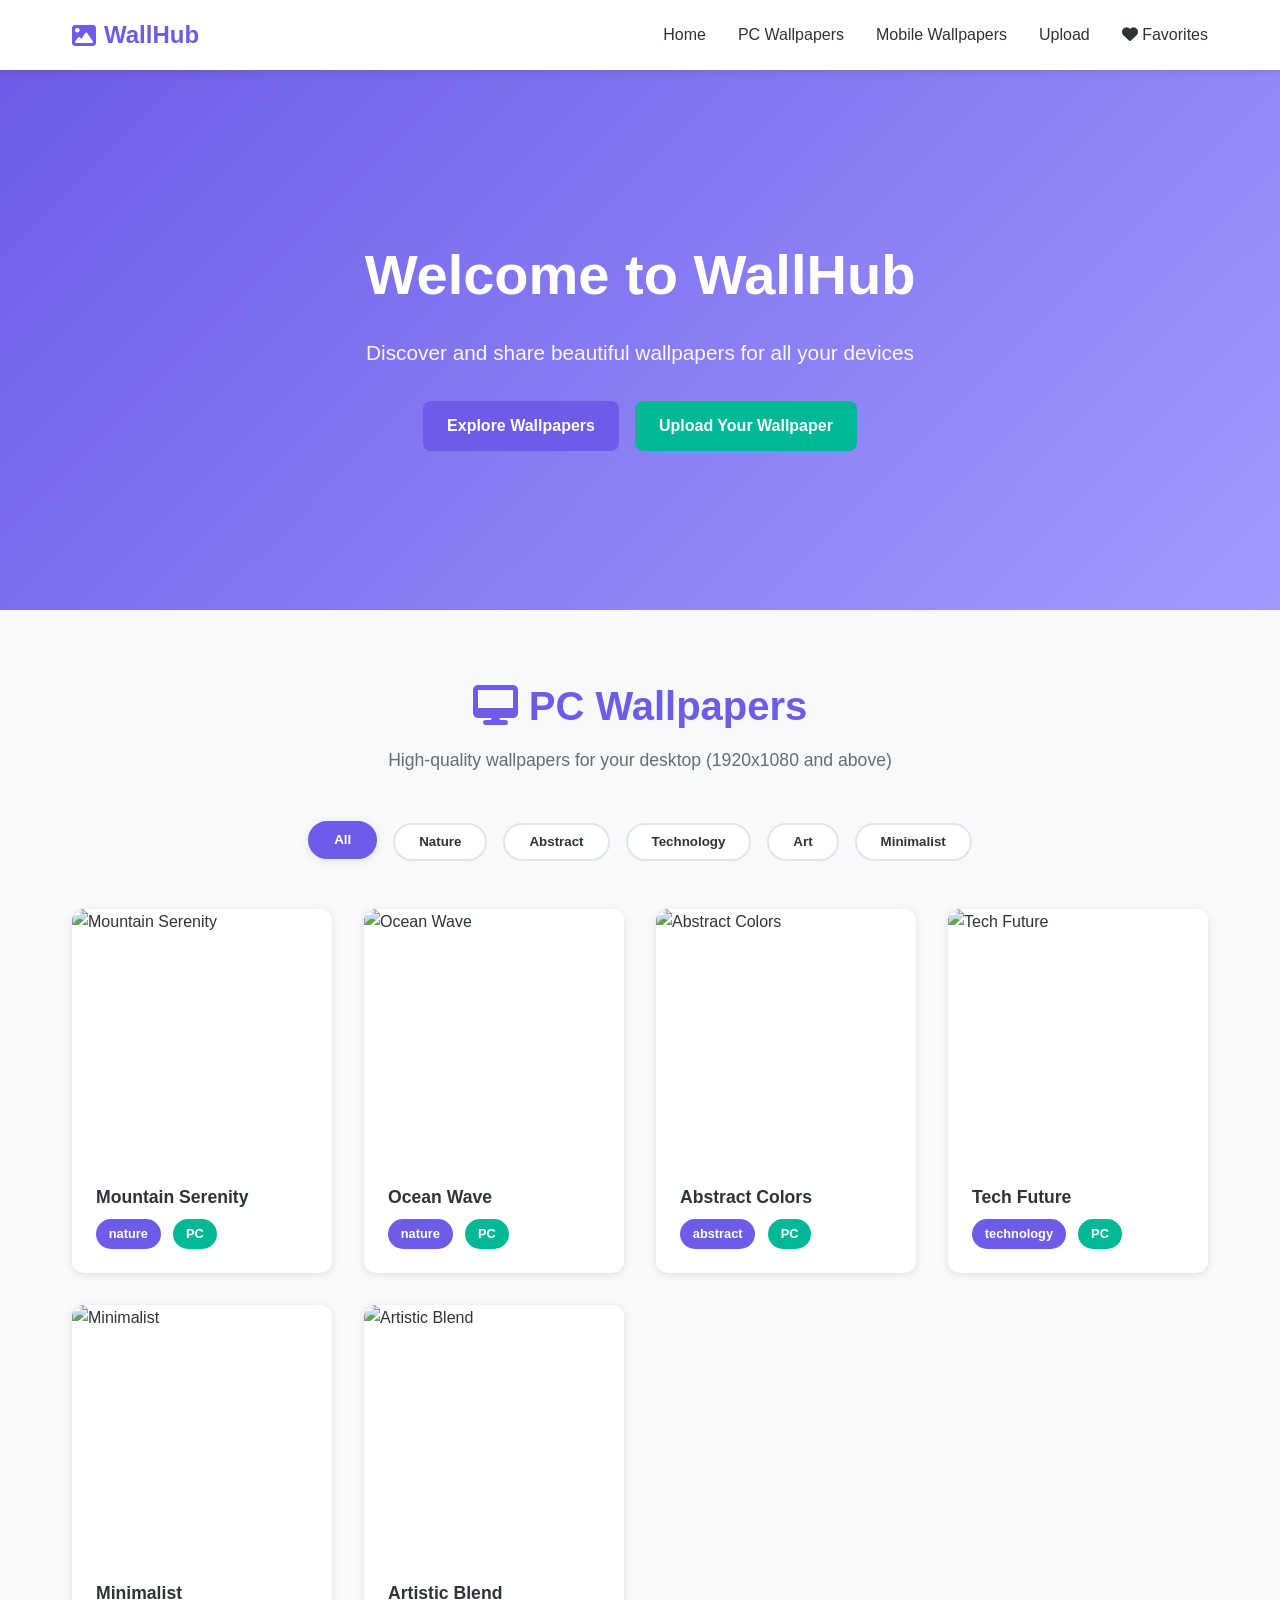
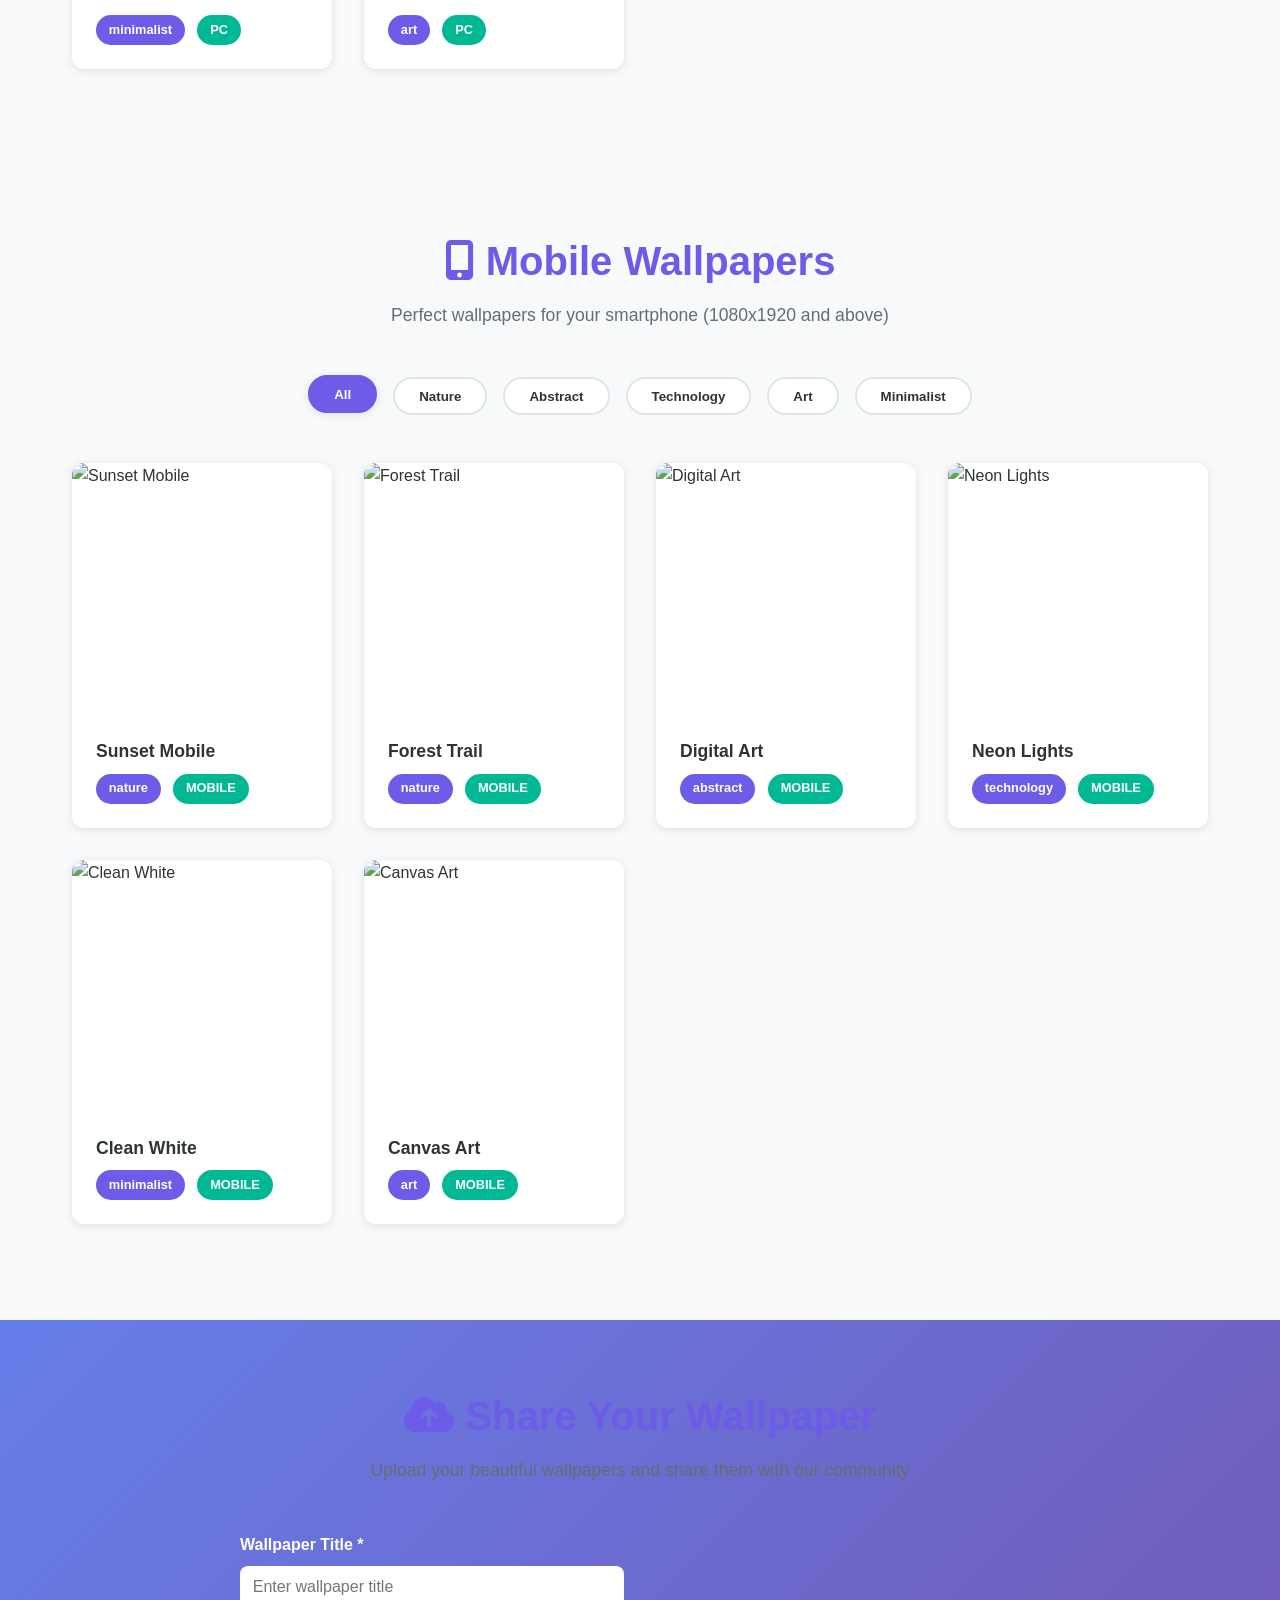
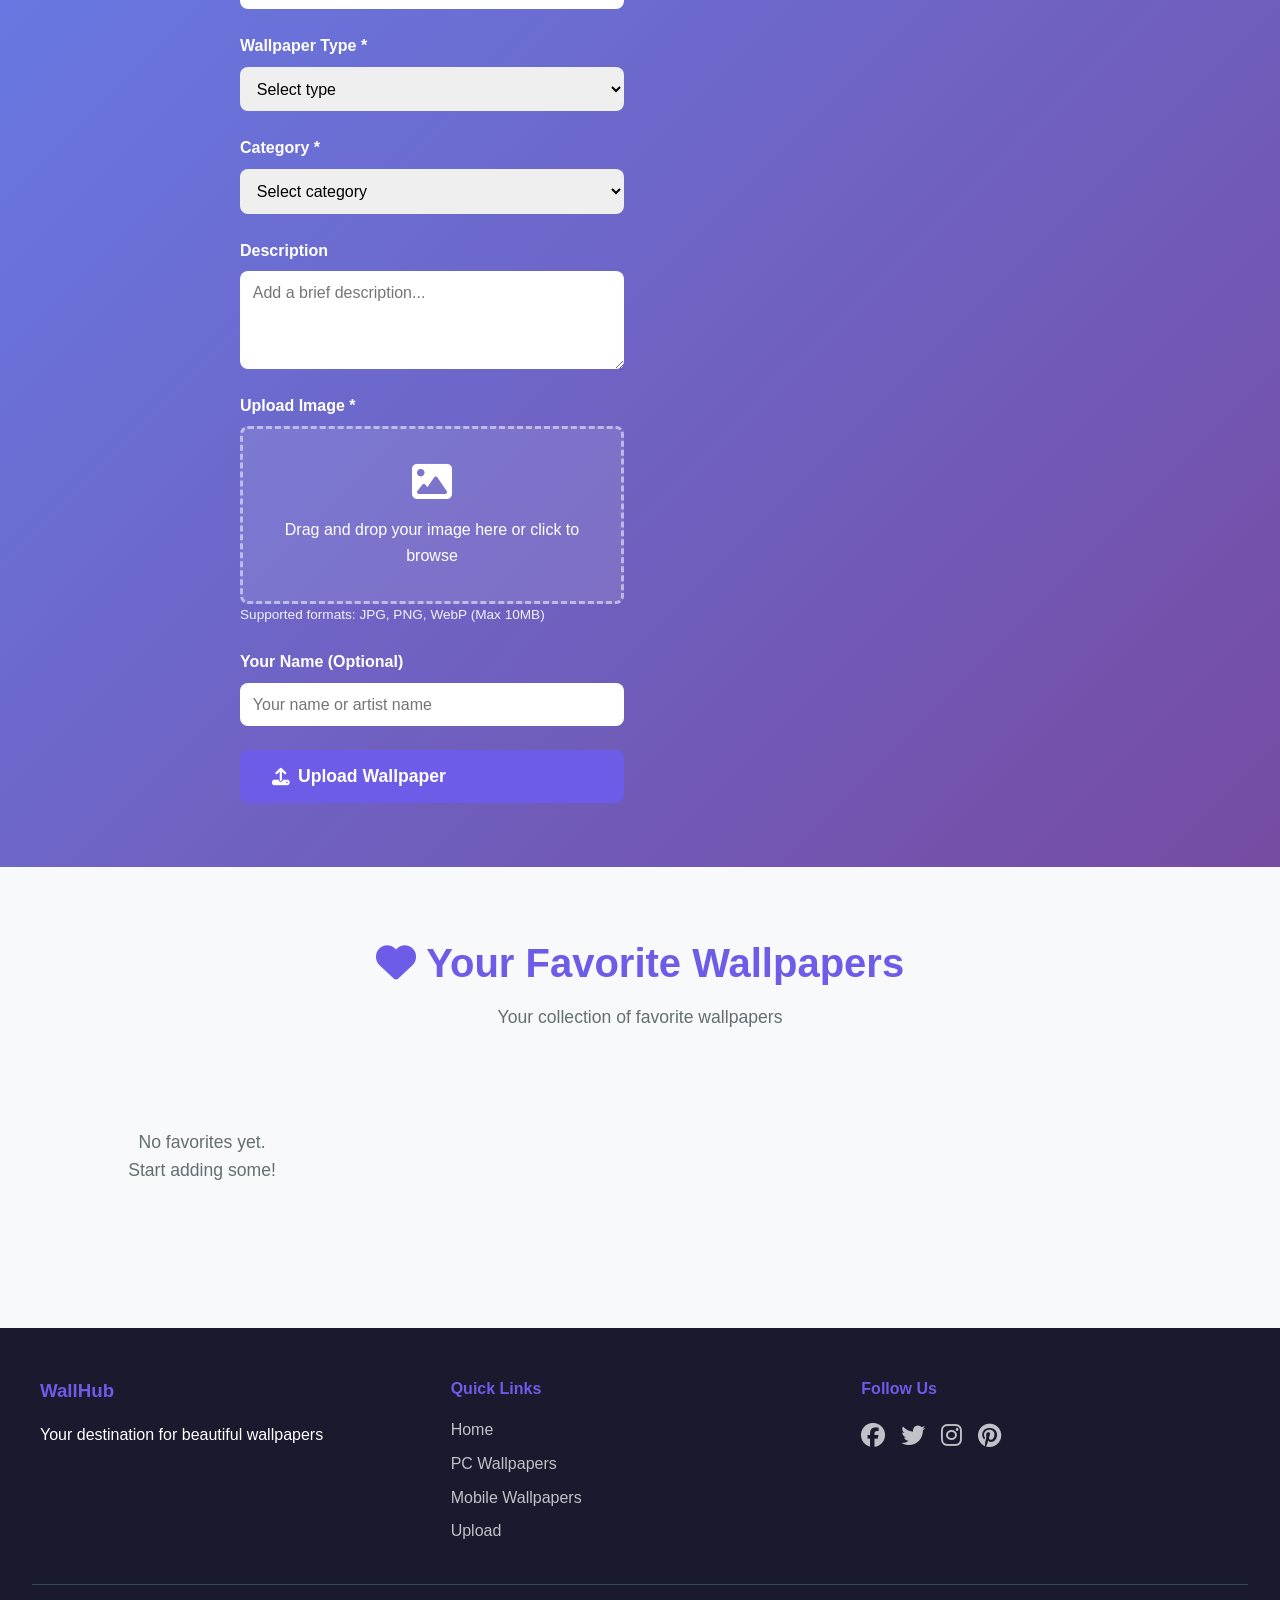
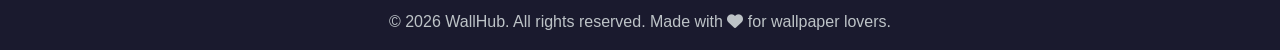
==== index.html @ cc13546b "improve 1" ====
<!DOCTYPE html>
<html lang="en">
<head>
    <meta charset="UTF-8">
    <meta name="viewport" content="width=device-width, initial-scale=1.0">
    <title>WallHub - Beautiful Wallpapers Collection</title>
    <link rel="stylesheet" href="css/style.css">
    <link rel="stylesheet" href="css/utilities.css">
    <link rel="stylesheet" href="https://cdnjs.cloudflare.com/ajax/libs/font-awesome/6.4.0/css/all.min.css">
</head>
<body>
    <!-- Navigation Bar -->
    <nav class="navbar">
        <div class="nav-container">
            <div class="nav-logo">
                <i class="fas fa-image"></i>
                <span>WallHub</span>
            </div>
            <ul class="nav-menu">
                <li><a href="#home" class="nav-link">Home</a></li>
                <li><a href="#pc-wallpapers" class="nav-link">PC Wallpapers</a></li>
                <li><a href="#mobile-wallpapers" class="nav-link">Mobile Wallpapers</a></li>
                <li><a href="#upload" class="nav-link">Upload</a></li>
                <li><a href="#favorites" class="nav-link"><i class="fas fa-heart"></i> Favorites</a></li>
            </ul>
            <div class="hamburger">
                <span></span>
                <span></span>
                <span></span>
            </div>
        </div>
    </nav>

    <!-- Hero Section -->
    <section class="hero" id="home">
        <div class="hero-content">
            <h1>Welcome to WallHub</h1>
            <p>Discover and share beautiful wallpapers for all your devices</p>
            <div class="hero-buttons">
                <a href="#pc-wallpapers" class="btn btn-primary">Explore Wallpapers</a>
                <a href="#upload" class="btn btn-secondary">Upload Your Wallpaper</a>
            </div>
        </div>
    </section>

    <!-- PC Wallpapers Section -->
    <section class="wallpaper-section" id="pc-wallpapers">
        <div class="section-header">
            <h2><i class="fas fa-desktop"></i> PC Wallpapers</h2>
            <p>High-quality wallpapers for your desktop (1920x1080 and above)</p>
        </div>

        <!-- Category Filter -->
        <div class="category-filter">
            <button class="category-btn active" data-category="all" data-type="pc">All</button>
            <button class="category-btn" data-category="nature" data-type="pc">Nature</button>
            <button class="category-btn" data-category="abstract" data-type="pc">Abstract</button>
            <button class="category-btn" data-category="technology" data-type="pc">Technology</button>
            <button class="category-btn" data-category="art" data-type="pc">Art</button>
            <button class="category-btn" data-category="minimalist" data-type="pc">Minimalist</button>
        </div>

        <!-- Wallpaper Grid -->
        <div class="wallpaper-grid" id="pc-grid">
            <!-- Wallpapers will be loaded here dynamically -->
        </div>
    </section>

    <!-- Mobile Wallpapers Section -->
    <section class="wallpaper-section" id="mobile-wallpapers">
        <div class="section-header">
            <h2><i class="fas fa-mobile-alt"></i> Mobile Wallpapers</h2>
            <p>Perfect wallpapers for your smartphone (1080x1920 and above)</p>
        </div>

        <!-- Category Filter -->
        <div class="category-filter">
            <button class="category-btn active" data-category="all" data-type="mobile">All</button>
            <button class="category-btn" data-category="nature" data-type="mobile">Nature</button>
            <button class="category-btn" data-category="abstract" data-type="mobile">Abstract</button>
            <button class="category-btn" data-category="technology" data-type="mobile">Technology</button>
            <button class="category-btn" data-category="art" data-type="mobile">Art</button>
            <button class="category-btn" data-category="minimalist" data-type="mobile">Minimalist</button>
        </div>

        <!-- Wallpaper Grid -->
        <div class="wallpaper-grid" id="mobile-grid">
            <!-- Wallpapers will be loaded here dynamically -->
        </div>
    </section>

    <!-- Upload Section -->
    <section class="upload-section" id="upload">
        <div class="upload-container">
            <div class="section-header">
                <h2><i class="fas fa-cloud-upload-alt"></i> Share Your Wallpaper</h2>
                <p>Upload your beautiful wallpapers and share them with our community</p>
            </div>

            <div class="upload-form-wrapper">
                <form id="uploadForm" class="upload-form">
                    <div class="form-group">
                        <label for="wallpaperTitle">Wallpaper Title *</label>
                        <input type="text" id="wallpaperTitle" name="title" placeholder="Enter wallpaper title" required>
                    </div>

                    <div class="form-group">
                        <label for="wallpaperType">Wallpaper Type *</label>
                        <select id="wallpaperType" name="type" required>
                            <option value="">Select type</option>
                            <option value="pc">PC Wallpaper (1920x1080+)</option>
                            <option value="mobile">Mobile Wallpaper (1080x1920+)</option>
                            <option value="both">Both PC & Mobile</option>
                        </select>
                    </div>

                    <div class="form-group">
                        <label for="wallpaperCategory">Category *</label>
                        <select id="wallpaperCategory" name="category" required>
                            <option value="">Select category</option>
                            <option value="nature">Nature</option>
                            <option value="abstract">Abstract</option>
                            <option value="technology">Technology</option>
                            <option value="art">Art</option>
                            <option value="minimalist">Minimalist</option>
                        </select>
                    </div>

                    <div class="form-group">
                        <label for="wallpaperDescription">Description</label>
                        <textarea id="wallpaperDescription" name="description" placeholder="Add a brief description..." rows="4"></textarea>
                    </div>

                    <div class="form-group">
                        <label for="wallpaperImage">Upload Image *</label>
                        <div class="file-upload-area" id="fileUploadArea">
                            <i class="fas fa-image"></i>
                            <p>Drag and drop your image here or click to browse</p>
                            <input type="file" id="wallpaperImage" name="image" accept="image/*" required>
                        </div>
                        <small>Supported formats: JPG, PNG, WebP (Max 10MB)</small>
                    </div>

                    <div class="form-group">
                        <label for="artistName">Your Name (Optional)</label>
                        <input type="text" id="artistName" name="artist" placeholder="Your name or artist name">
                    </div>

                    <button type="submit" class="btn btn-primary btn-large">
                        <i class="fas fa-upload"></i> Upload Wallpaper
                    </button>
                </form>

                <div id="uploadPreview" class="upload-preview" style="display: none;">
                    <img id="previewImage" src="" alt="Preview">
                </div>
            </div>
        </div>
    </section>

    <!-- Wallpaper Modal -->
    <div class="modal" id="wallpaperModal">
        <div class="modal-content">
            <span class="close-modal">&times;</span>
            <div class="modal-body">
                <img id="modalImage" src="" alt="Wallpaper">
                <div class="modal-info">
                    <h3 id="modalTitle">Wallpaper Title</h3>
                    <p id="modalDescription">Description</p>
                    <p id="modalArtist">Artist</p>
                    <div class="modal-buttons">
                        <button class="btn btn-primary" id="downloadBtn">
                            <i class="fas fa-download"></i> Download
                        </button>
                        <button class="btn btn-secondary" id="favoriteBtn">
                            <i class="far fa-heart"></i> Add to Favorites
                        </button>
                    </div>
                </div>
            </div>
        </div>
    </div>

    <!-- Favorites Section -->
    <section class="favorites-section" id="favorites">
        <div class="section-header">
            <h2><i class="fas fa-heart"></i> Your Favorite Wallpapers</h2>
            <p>Your collection of favorite wallpapers</p>
        </div>
        <div class="wallpaper-grid" id="favorites-grid">
            <p class="empty-message">No favorites yet. Start adding some!</p>
        </div>
    </section>

    <!-- Footer -->
    <footer class="footer">
        <div class="footer-content">
            <div class="footer-section">
                <h3>WallHub</h3>
                <p>Your destination for beautiful wallpapers</p>
            </div>
            <div class="footer-section">
                <h4>Quick Links</h4>
                <ul>
                    <li><a href="#home">Home</a></li>
                    <li><a href="#pc-wallpapers">PC Wallpapers</a></li>
                    <li><a href="#mobile-wallpapers">Mobile Wallpapers</a></li>
                    <li><a href="#upload">Upload</a></li>
                </ul>
            </div>
            <div class="footer-section">
                <h4>Follow Us</h4>
                <div class="social-links">
                    <a href="#"><i class="fab fa-facebook"></i></a>
                    <a href="#"><i class="fab fa-twitter"></i></a>
                    <a href="#"><i class="fab fa-instagram"></i></a>
                    <a href="#"><i class="fab fa-pinterest"></i></a>
                </div>
            </div>
        </div>
        <div class="footer-bottom">
            <p>&copy; 2026 WallHub. All rights reserved. Made with <i class="fas fa-heart"></i> for wallpaper lovers.</p>
        </div>
    </footer>

    <script src="js/script.js"></script>
</body>
</html>
---- css/style.css ----
/* ==================== VARIABLES ==================== */
:root {
    --primary-color: #6c5ce7;
    --secondary-color: #00b894;
    --dark-bg: #1a1a2e;
    --light-bg: #f8f9fa;
    --text-dark: #2d3436;
    --text-light: #636e72;
    --border-color: #dfe6e9;
    --shadow: 0 2px 8px rgba(0, 0, 0, 0.1);
    --shadow-lg: 0 8px 16px rgba(0, 0, 0, 0.15);
    --transition: all 0.3s ease;
}

/* ==================== RESET & BASE ==================== */
* {
    margin: 0;
    padding: 0;
    box-sizing: border-box;
}

html {
    scroll-behavior: smooth;
}

body {
    font-family: 'Segoe UI', Tahoma, Geneva, Verdana, sans-serif;
    background-color: var(--light-bg);
    color: var(--text-dark);
    line-height: 1.6;
}

/* ==================== NAVBAR ==================== */
.navbar {
    background: white;
    box-shadow: var(--shadow);
    position: sticky;
    top: 0;
    z-index: 1000;
}

.nav-container {
    max-width: 1200px;
    margin: 0 auto;
    padding: 1rem 2rem;
    display: flex;
    justify-content: space-between;
    align-items: center;
}

.nav-logo {
    font-size: 1.5rem;
    font-weight: bold;
    color: var(--primary-color);
    display: flex;
    align-items: center;
    gap: 0.5rem;
    cursor: pointer;
}

.nav-logo:hover {
    color: var(--secondary-color);
    transition: var(--transition);
}

.nav-menu {
    display: flex;
    list-style: none;
    gap: 2rem;
    align-items: center;
}

.nav-link {
    color: var(--text-dark);
    text-decoration: none;
    font-weight: 500;
    transition: var(--transition);
    position: relative;
}

.nav-link:hover {
    color: var(--primary-color);
}

.nav-link::after {
    content: '';
    position: absolute;
    bottom: -5px;
    left: 0;
    width: 0;
    height: 2px;
    background: var(--primary-color);
    transition: var(--transition);
}

.nav-link:hover::after {
    width: 100%;
}

.hamburger {
    display: none;
    flex-direction: column;
    cursor: pointer;
}

.hamburger span {
    width: 25px;
    height: 3px;
    background: var(--primary-color);
    margin: 5px 0;
    transition: var(--transition);
    border-radius: 3px;
}

/* ==================== HERO SECTION ==================== */
.hero {
    background: linear-gradient(135deg, var(--primary-color) 0%, #a29bfe 100%);
    color: white;
    padding: 6rem 2rem;
    text-align: center;
    min-height: 60vh;
    display: flex;
    align-items: center;
    justify-content: center;
}

.hero-content h1 {
    font-size: 3.5rem;
    margin-bottom: 1rem;
    font-weight: 800;
}

.hero-content p {
    font-size: 1.3rem;
    margin-bottom: 2rem;
    opacity: 0.95;
}

.hero-buttons {
    display: flex;
    gap: 1rem;
    justify-content: center;
    flex-wrap: wrap;
}

/* ==================== BUTTONS ==================== */
.btn {
    padding: 0.75rem 1.5rem;
    border: none;
    border-radius: 8px;
    font-size: 1rem;
    font-weight: 600;
    cursor: pointer;
    text-decoration: none;
    display: inline-flex;
    align-items: center;
    gap: 0.5rem;
    transition: var(--transition);
}

.btn-primary {
    background: var(--primary-color);
    color: white;
}

.btn-primary:hover {
    background: #5f4fd4;
    transform: translateY(-2px);
    box-shadow: var(--shadow-lg);
}

.btn-secondary {
    background: var(--secondary-color);
    color: white;
}

.btn-secondary:hover {
    background: #00a080;
    transform: translateY(-2px);
    box-shadow: var(--shadow-lg);
}

.btn-large {
    padding: 1rem 2rem;
    font-size: 1.1rem;
}

/* ==================== SECTION HEADERS ==================== */
.section-header {
    text-align: center;
    margin-bottom: 3rem;
}

.section-header h2 {
    font-size: 2.5rem;
    margin-bottom: 0.5rem;
    color: var(--primary-color);
}

.section-header p {
    font-size: 1.1rem;
    color: var(--text-light);
}

/* ==================== WALLPAPER SECTIONS ==================== */
.wallpaper-section {
    max-width: 1200px;
    margin: 0 auto;
    padding: 4rem 2rem;
}

/* ==================== CATEGORY FILTER ==================== */
.category-filter {
    display: flex;
    justify-content: center;
    gap: 1rem;
    margin-bottom: 3rem;
    flex-wrap: wrap;
}

.category-btn {
    padding: 0.6rem 1.5rem;
    border: 2px solid var(--border-color);
    background: white;
    color: var(--text-dark);
    border-radius: 25px;
    cursor: pointer;
    font-weight: 600;
    transition: var(--transition);
}

.category-btn:hover,
.category-btn.active {
    background: var(--primary-color);
    color: white;
    border-color: var(--primary-color);
    transform: translateY(-2px);
    box-shadow: var(--shadow);
}

/* ==================== WALLPAPER GRID ==================== */
.wallpaper-grid {
    display: grid;
    grid-template-columns: repeat(auto-fill, minmax(250px, 1fr));
    gap: 2rem;
    margin-bottom: 2rem;
}

.wallpaper-card {
    background: white;
    border-radius: 12px;
    overflow: hidden;
    box-shadow: var(--shadow);
    transition: var(--transition);
    cursor: pointer;
    position: relative;
}

.wallpaper-card:hover {
    transform: translateY(-10px);
    box-shadow: var(--shadow-lg);
}

.wallpaper-image {
    width: 100%;
    height: 250px;
    object-fit: cover;
    display: block;
    transition: var(--transition);
}

.wallpaper-card:hover .wallpaper-image {
    transform: scale(1.05);
}

.wallpaper-info {
    padding: 1.5rem;
}

.wallpaper-title {
    font-size: 1.1rem;
    font-weight: 600;
    margin-bottom: 0.5rem;
    color: var(--text-dark);
}

.wallpaper-category {
    display: inline-block;
    background: var(--primary-color);
    color: white;
    padding: 0.3rem 0.8rem;
    border-radius: 20px;
    font-size: 0.8rem;
    font-weight: 600;
}

.wallpaper-type {
    display: inline-block;
    background: var(--secondary-color);
    color: white;
    padding: 0.3rem 0.8rem;
    border-radius: 20px;
    font-size: 0.8rem;
    font-weight: 600;
    margin-left: 0.5rem;
}

.wallpaper-overlay {
    position: absolute;
    top: 0;
    left: 0;
    width: 100%;
    height: 100%;
    background: rgba(0, 0, 0, 0.7);
    display: flex;
    align-items: center;
    justify-content: center;
    opacity: 0;
    transition: var(--transition);
}

.wallpaper-card:hover .wallpaper-overlay {
    opacity: 1;
}

.overlay-button {
    background: var(--primary-color);
    color: white;
    padding: 0.8rem 1.5rem;
    border: none;
    border-radius: 8px;
    cursor: pointer;
    font-weight: 600;
    transition: var(--transition);
}

.overlay-button:hover {
    background: var(--secondary-color);
}

/* ==================== UPLOAD SECTION ==================== */
.upload-section {
    background: linear-gradient(135deg, #667eea 0%, #764ba2 100%);
    padding: 4rem 2rem;
    color: white;
}

.upload-container {
    max-width: 800px;
    margin: 0 auto;
}

.upload-form-wrapper {
    display: grid;
    grid-template-columns: 1fr 1fr;
    gap: 2rem;
    align-items: center;
}

.upload-form {
    display: flex;
    flex-direction: column;
    gap: 1.5rem;
}

.form-group {
    display: flex;
    flex-direction: column;
}

.form-group label {
    font-weight: 600;
    margin-bottom: 0.5rem;
}

.form-group input,
.form-group select,
.form-group textarea {
    padding: 0.8rem;
    border: none;
    border-radius: 8px;
    font-family: inherit;
    font-size: 1rem;
}

.form-group input:focus,
.form-group select:focus,
.form-group textarea:focus {
    outline: none;
    background: #f0f0f0;
    box-shadow: 0 0 0 3px rgba(255, 255, 255, 0.3);
}

.file-upload-area {
    border: 3px dashed rgba(255, 255, 255, 0.5);
    border-radius: 8px;
    padding: 2rem;
    text-align: center;
    cursor: pointer;
    transition: var(--transition);
    background: rgba(255, 255, 255, 0.1);
}

.file-upload-area:hover {
    border-color: white;
    background: rgba(255, 255, 255, 0.2);
}

.file-upload-area i {
    font-size: 2.5rem;
    display: block;
    margin-bottom: 1rem;
}

.file-upload-area input {
    display: none;
}

.upload-preview {
    display: flex;
    align-items: center;
    justify-content: center;
}

.upload-preview img {
    max-width: 100%;
    max-height: 400px;
    border-radius: 12px;
    box-shadow: 0 10px 30px rgba(0, 0, 0, 0.3);
}

small {
    font-size: 0.85rem;
    color: rgba(255, 255, 255, 0.9);
}

/* ==================== MODAL ==================== */
.modal {
    display: none;
    position: fixed;
    z-index: 2000;
    left: 0;
    top: 0;
    width: 100%;
    height: 100%;
    background-color: rgba(0, 0, 0, 0.7);
    animation: fadeIn 0.3s ease;
}

@keyframes fadeIn {
    from {
        opacity: 0;
    }
    to {
        opacity: 1;
    }
}

.modal.show {
    display: flex;
    align-items: center;
    justify-content: center;
}

.modal-content {
    background: white;
    border-radius: 12px;
    max-width: 900px;
    width: 90%;
    max-height: 80vh;
    overflow-y: auto;
    position: relative;
}

.close-modal {
    position: absolute;
    right: 2rem;
    top: 2rem;
    font-size: 2rem;
    font-weight: bold;
    color: var(--text-dark);
    cursor: pointer;
    z-index: 2001;
    transition: var(--transition);
}

.close-modal:hover {
    color: var(--primary-color);
}

.modal-body {
    display: grid;
    grid-template-columns: 1fr 1fr;
    gap: 2rem;
    padding: 2rem;
}

.modal-body img {
    width: 100%;
    height: auto;
    border-radius: 12px;
    object-fit: cover;
}

.modal-info h3 {
    font-size: 1.8rem;
    margin-bottom: 1rem;
    color: var(--primary-color);
}

.modal-info p {
    margin-bottom: 1rem;
    color: var(--text-light);
}

.modal-buttons {
    display: flex;
    gap: 1rem;
    flex-direction: column;
    margin-top: 2rem;
}

/* ==================== FAVORITES SECTION ==================== */
.favorites-section {
    max-width: 1200px;
    margin: 0 auto;
    padding: 4rem 2rem;
}

.empty-message {
    text-align: center;
    padding: 3rem;
    color: var(--text-light);
    font-size: 1.1rem;
}

/* ==================== FOOTER ==================== */
.footer {
    background: var(--dark-bg);
    color: white;
    padding: 3rem 2rem 1rem;
}

.footer-content {
    max-width: 1200px;
    margin: 0 auto;
    display: grid;
    grid-template-columns: repeat(auto-fit, minmax(250px, 1fr));
    gap: 2rem;
    margin-bottom: 2rem;
}

.footer-section h3,
.footer-section h4 {
    margin-bottom: 1rem;
    color: var(--primary-color);
}

.footer-section ul {
    list-style: none;
}

.footer-section ul li {
    margin-bottom: 0.5rem;
}

.footer-section a {
    color: #bdc3c7;
    text-decoration: none;
    transition: var(--transition);
}

.footer-section a:hover {
    color: var(--primary-color);
}

.social-links {
    display: flex;
    gap: 1rem;
    font-size: 1.5rem;
}

.footer-bottom {
    text-align: center;
    padding-top: 1.5rem;
    border-top: 1px solid #34495e;
    color: #bdc3c7;
}

/* ==================== RESPONSIVE ==================== */
@media (max-width: 768px) {
    .nav-menu {
        position: fixed;
        left: -100%;
        top: 70px;
        flex-direction: column;
        background-color: white;
        width: 100%;
        text-align: center;
        transition: 0.3s;
        box-shadow: 0 10px 27px rgba(0, 0, 0, 0.05);
        gap: 1rem;
        padding: 2rem 0;
        z-index: 999;
    }

    .nav-menu.active {
        left: 0;
    }

    .hamburger {
        display: flex;
    }

    .hero-content h1 {
        font-size: 2rem;
    }

    .hero-content p {
        font-size: 1rem;
    }

    .hero-buttons {
        flex-direction: column;
    }

    .wallpaper-grid {
        grid-template-columns: repeat(auto-fill, minmax(180px, 1fr));
        gap: 1.5rem;
    }

    .section-header h2 {
        font-size: 1.8rem;
    }

    .upload-form-wrapper {
        grid-template-columns: 1fr;
    }

    .modal-body {
        grid-template-columns: 1fr;
        padding: 1.5rem;
    }

    .category-filter {
        gap: 0.5rem;
    }

    .category-btn {
        padding: 0.5rem 1rem;
        font-size: 0.9rem;
    }
}

@media (max-width: 480px) {
    .wallpaper-grid {
        grid-template-columns: 1fr;
    }

    .hero-content h1 {
        font-size: 1.5rem;
    }

    .section-header h2 {
        font-size: 1.5rem;
    }

    .wallpaper-image {
        height: 200px;
    }

    .close-modal {
        right: 1rem;
        top: 1rem;
    }

    .modal-content {
        width: 95%;
    }

    .footer-content {
        gap: 1rem;
    }
}
---- css/utilities.css ----
/* ==================== UTILITIES ==================== */

/* Display & Visibility */
.hidden {
    display: none !important;
}

.visible {
    display: block !important;
}

.invisible {
    visibility: hidden !important;
}

/* Text Utilities */
.text-center {
    text-align: center;
}

.text-left {
    text-align: left;
}

.text-right {
    text-align: right;
}

.text-uppercase {
    text-transform: uppercase;
}

.text-lowercase {
    text-transform: lowercase;
}

.text-capitalize {
    text-transform: capitalize;
}

.font-bold {
    font-weight: bold;
}

.font-light {
    font-weight: 300;
}

.text-muted {
    color: #636e72;
}

.text-white {
    color: white;
}

.text-primary {
    color: #6c5ce7;
}

.text-secondary {
    color: #00b894;
}

/* Margin Utilities */
.m-0 { margin: 0 !important; }
.m-1 { margin: 0.5rem !important; }
.m-2 { margin: 1rem !important; }
.m-3 { margin: 1.5rem !important; }
.m-4 { margin: 2rem !important; }

.mt-0 { margin-top: 0 !important; }
.mt-1 { margin-top: 0.5rem !important; }
.mt-2 { margin-top: 1rem !important; }
.mt-3 { margin-top: 1.5rem !important; }
.mt-4 { margin-top: 2rem !important; }

.mb-0 { margin-bottom: 0 !important; }
.mb-1 { margin-bottom: 0.5rem !important; }
.mb-2 { margin-bottom: 1rem !important; }
.mb-3 { margin-bottom: 1.5rem !important; }
.mb-4 { margin-bottom: 2rem !important; }

.mx-auto {
    margin-left: auto !important;
    margin-right: auto !important;
}

/* Padding Utilities */
.p-0 { padding: 0 !important; }
.p-1 { padding: 0.5rem !important; }
.p-2 { padding: 1rem !important; }
.p-3 { padding: 1.5rem !important; }
.p-4 { padding: 2rem !important; }

.pt-0 { padding-top: 0 !important; }
.pt-1 { padding-top: 0.5rem !important; }
.pt-2 { padding-top: 1rem !important; }
.pt-3 { padding-top: 1.5rem !important; }
.pt-4 { padding-top: 2rem !important; }

.pb-0 { padding-bottom: 0 !important; }
.pb-1 { padding-bottom: 0.5rem !important; }
.pb-2 { padding-bottom: 1rem !important; }
.pb-3 { padding-bottom: 1.5rem !important; }
.pb-4 { padding-bottom: 2rem !important; }

/* Flexbox Utilities */
.flex {
    display: flex;
}

.flex-center {
    display: flex;
    align-items: center;
    justify-content: center;
}

.flex-between {
    display: flex;
    align-items: center;
    justify-content: space-between;
}

.flex-column {
    display: flex;
    flex-direction: column;
}

.gap-1 { gap: 0.5rem; }
.gap-2 { gap: 1rem; }
.gap-3 { gap: 1.5rem; }
.gap-4 { gap: 2rem; }

/* Border Utilities */
.border {
    border: 1px solid #dfe6e9;
}

.border-rounded {
    border-radius: 8px;
}

.border-circle {
    border-radius: 50%;
}

/* Box Shadow Utilities */
.shadow-sm {
    box-shadow: 0 2px 4px rgba(0, 0, 0, 0.05);
}

.shadow {
    box-shadow: 0 2px 8px rgba(0, 0, 0, 0.1);
}

.shadow-lg {
    box-shadow: 0 8px 16px rgba(0, 0, 0, 0.15);
}

/* Width Utilities */
.w-100 { width: 100%; }
.w-75 { width: 75%; }
.w-50 { width: 50%; }
.w-25 { width: 25%; }
.w-auto { width: auto; }

/* Height Utilities */
.h-100 { height: 100%; }
.h-auto { height: auto; }

/* Max Width */
.max-w-sm {
    max-width: 640px;
}

.max-w-md {
    max-width: 768px;
}

.max-w-lg {
    max-width: 1024px;
}

.max-w-xl {
    max-width: 1200px;
}

/* Background Colors */
.bg-primary {
    background-color: #6c5ce7;
}

.bg-secondary {
    background-color: #00b894;
}

.bg-light {
    background-color: #f8f9fa;
}

.bg-dark {
    background-color: #1a1a2e;
}

.bg-white {
    background-color: white;
}

/* Opacity Utilities */
.opacity-50 { opacity: 0.5; }
.opacity-75 { opacity: 0.75; }
.opacity-100 { opacity: 1; }

/* Transform Utilities */
.scale-hover:hover {
    transform: scale(1.05);
}

.lift-hover:hover {
    transform: translateY(-5px);
}

/* Cursor */
.cursor-pointer {
    cursor: pointer;
}

.cursor-default {
    cursor: default;
}

.cursor-not-allowed {
    cursor: not-allowed;
}

/* Transition */
.transition {
    transition: all 0.3s ease;
}

.transition-fast {
    transition: all 0.15s ease;
}

.transition-slow {
    transition: all 0.5s ease;
}

/* Loading Animation */
.loading {
    display: inline-block;
    width: 20px;
    height: 20px;
    border: 4px solid #f3f3f3;
    border-top: 4px solid #6c5ce7;
    border-radius: 50%;
    animation: spin 1s linear infinite;
}

@keyframes spin {
    0% { transform: rotate(0deg); }
    100% { transform: rotate(360deg); }
}

/* Scrollbar Styling */
::-webkit-scrollbar {
    width: 10px;
}

::-webkit-scrollbar-track {
    background: #f1f1f1;
}

::-webkit-scrollbar-thumb {
    background: #6c5ce7;
    border-radius: 5px;
}

::-webkit-scrollbar-thumb:hover {
    background: #5f4fd4;
}
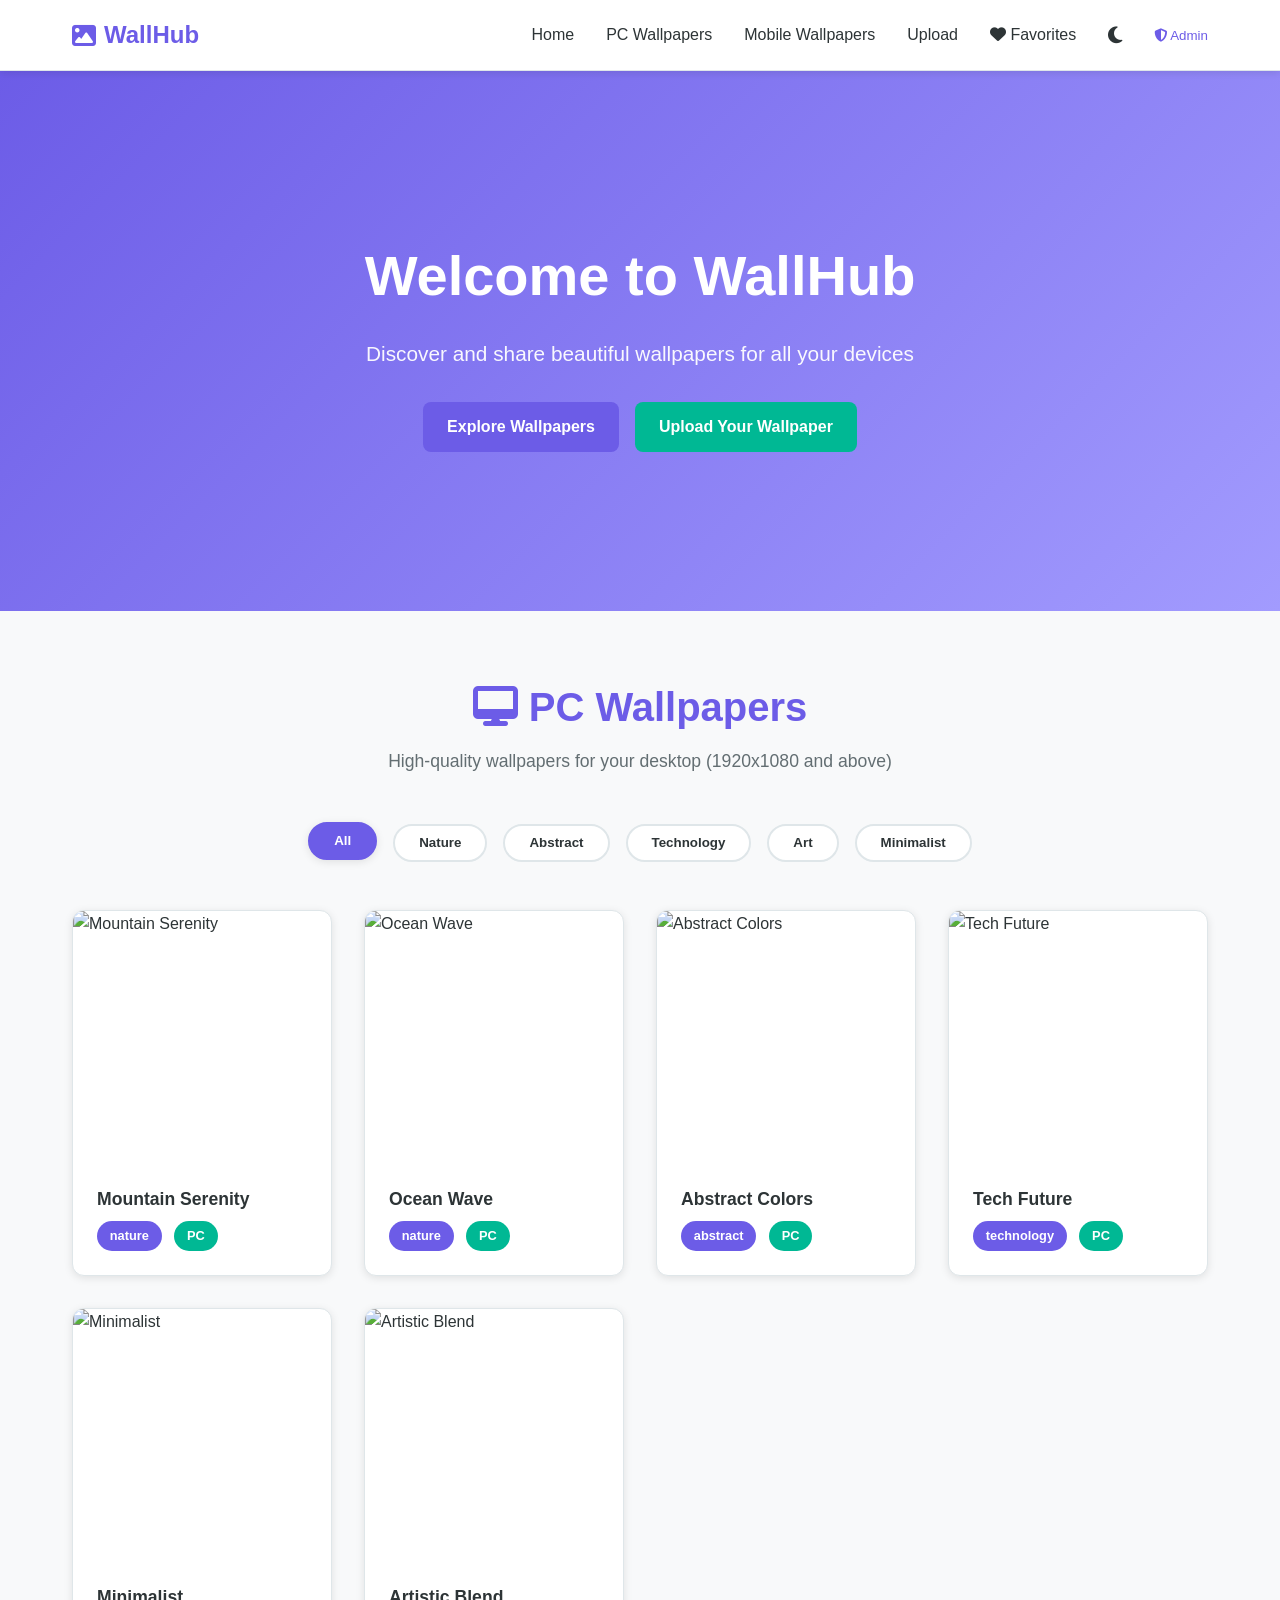
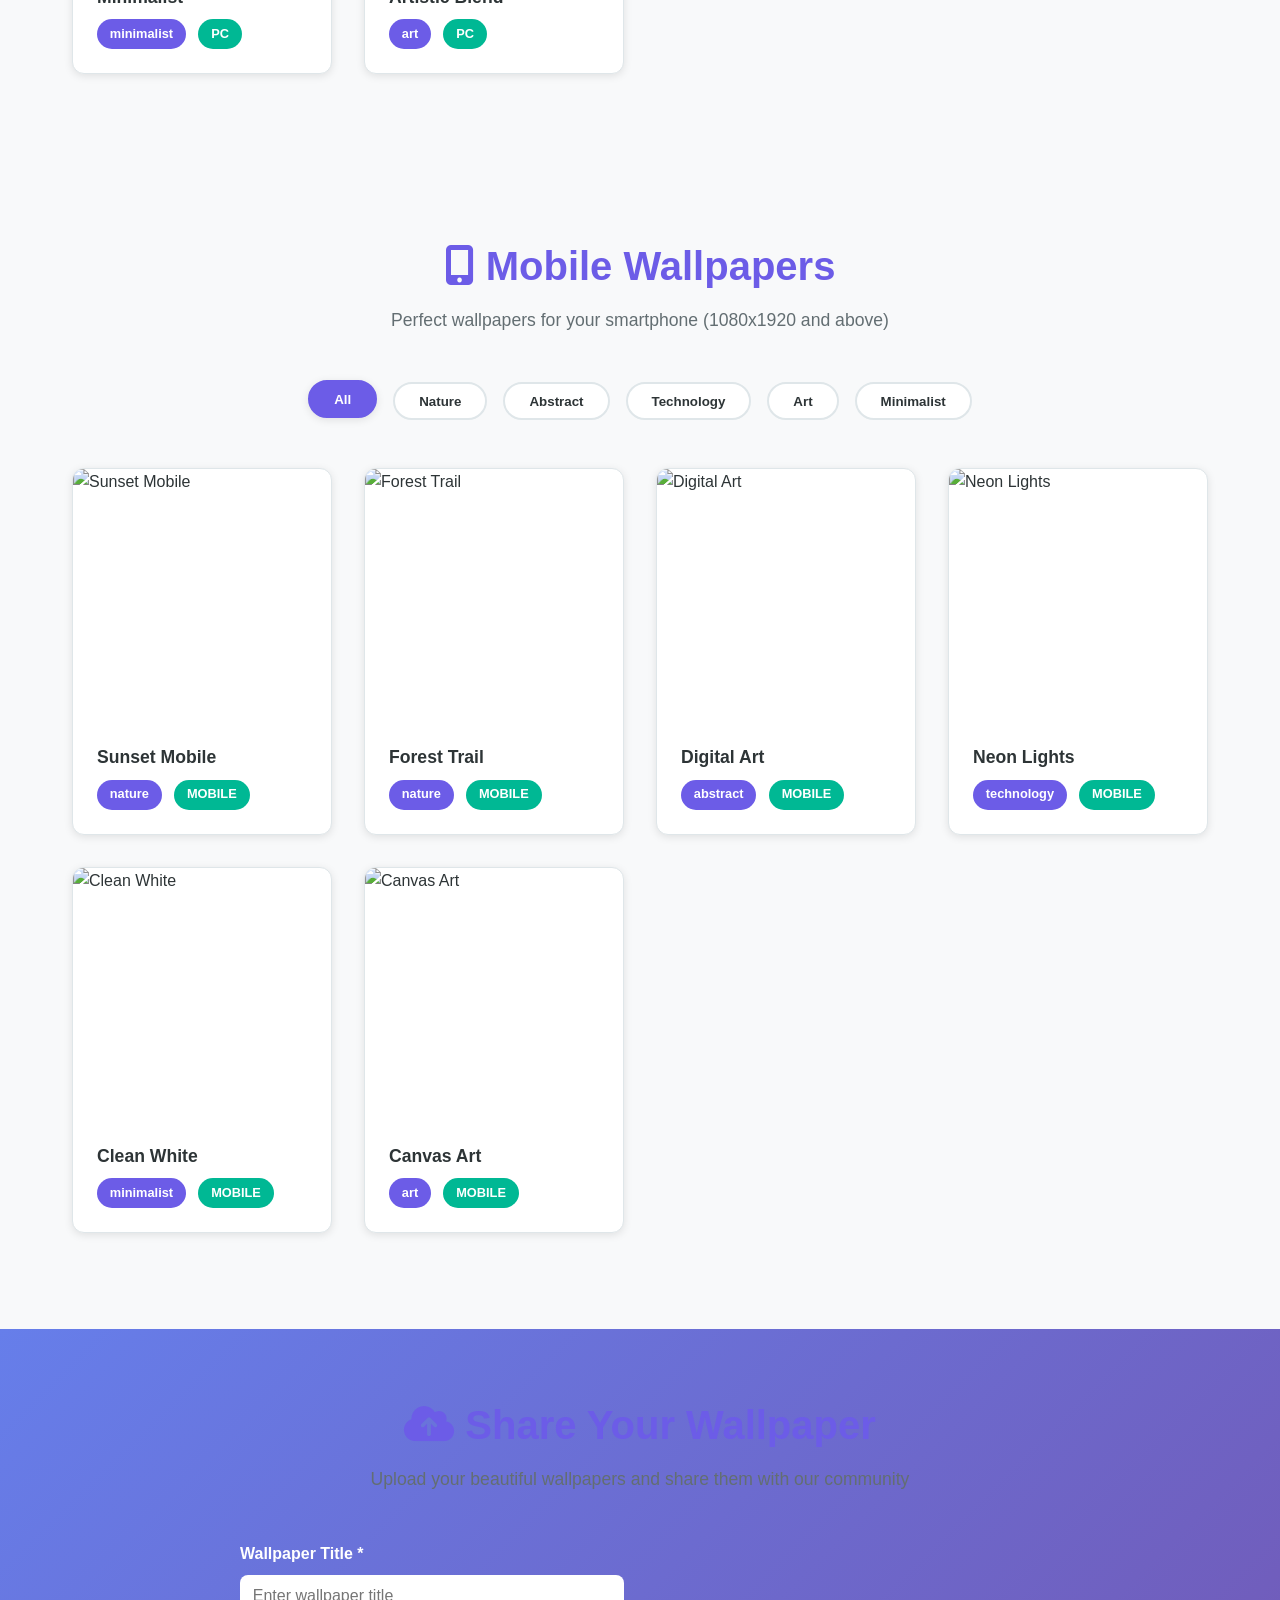
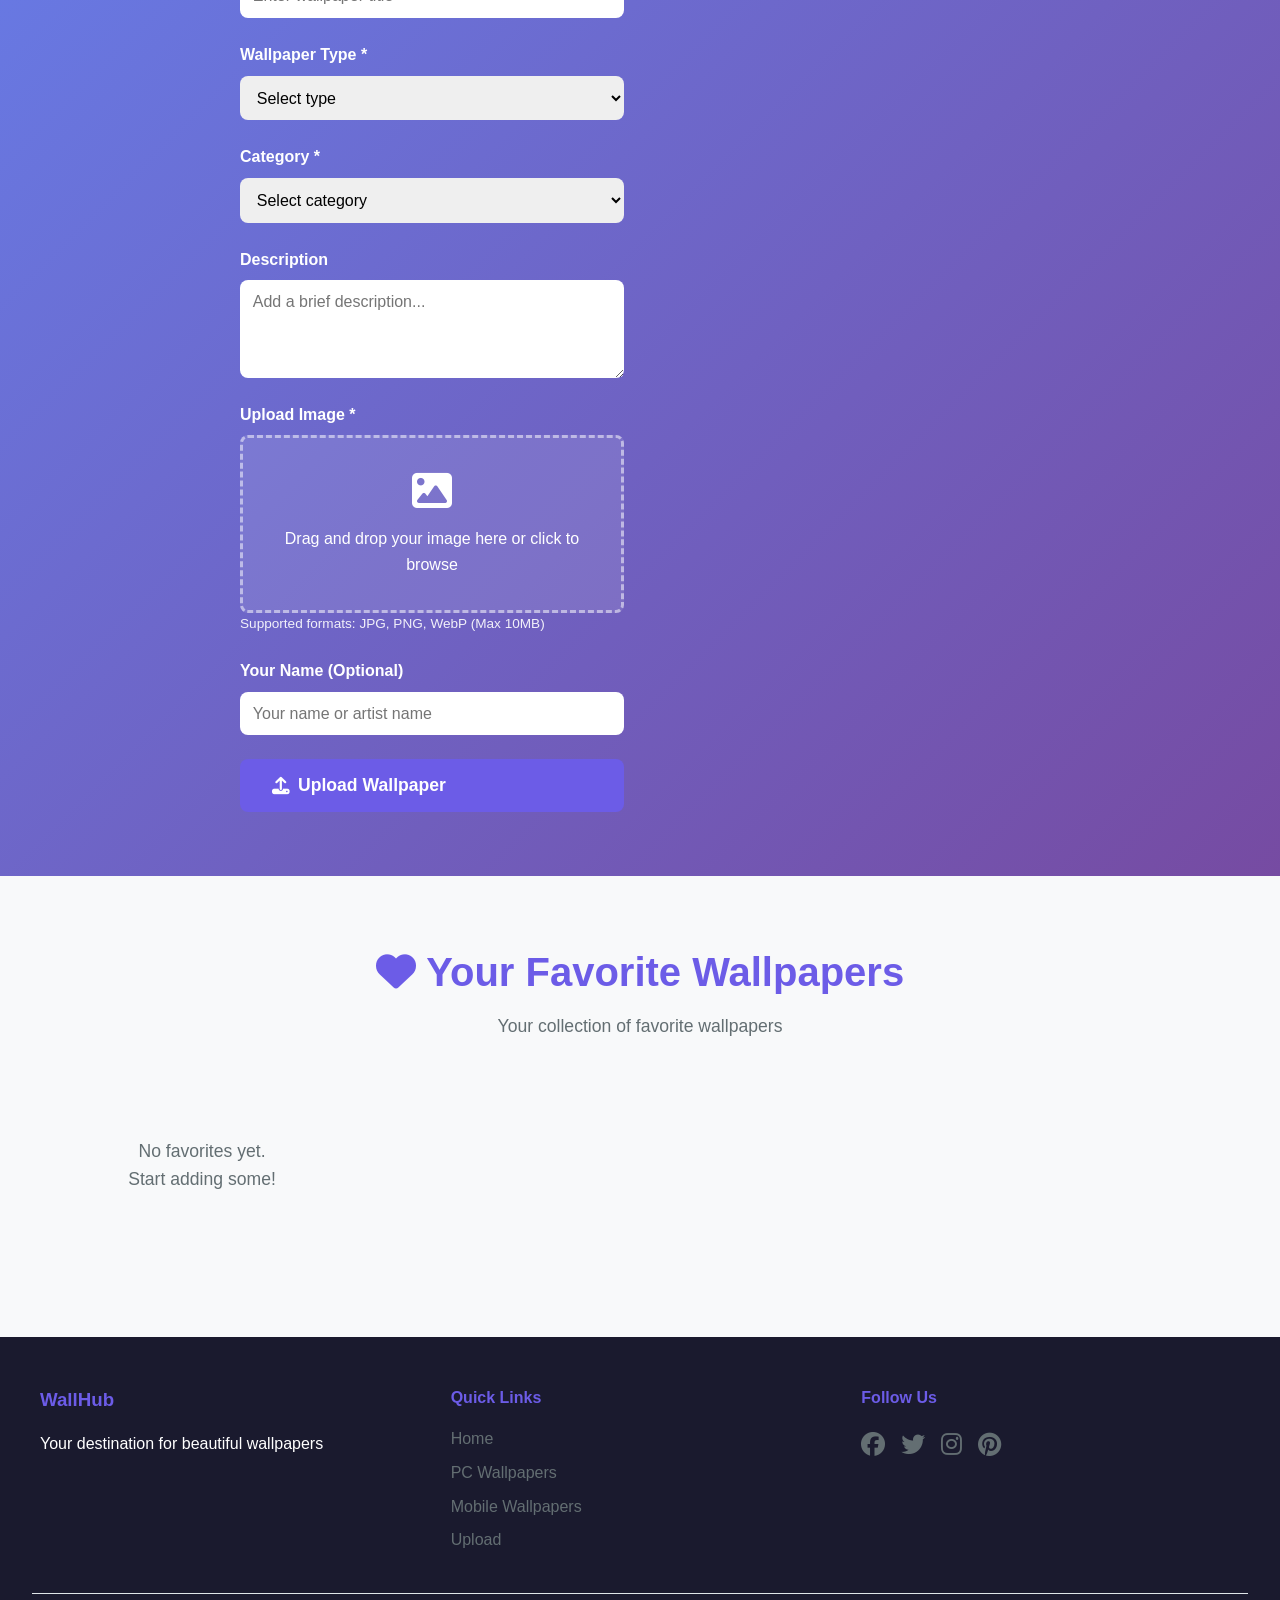
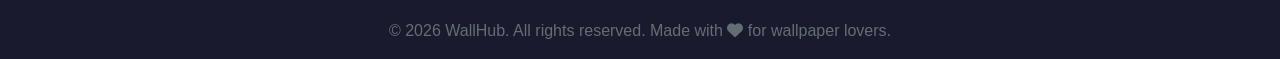
==== commit 4cadef67: "improve 2" ====
--- a/index.html
+++ b/index.html
@@ -22,6 +22,8 @@
                 <li><a href="#mobile-wallpapers" class="nav-link">Mobile Wallpapers</a></li>
                 <li><a href="#upload" class="nav-link">Upload</a></li>
                 <li><a href="#favorites" class="nav-link"><i class="fas fa-heart"></i> Favorites</a></li>
+                <li><button class="nav-link theme-toggle-btn" onclick="toggleTheme()" title="Toggle dark mode"><i class="fas fa-moon"></i></button></li>
+                <li><button class="nav-link admin-btn" onclick="openAdminLogin()"><i class="fas fa-shield-alt"></i> Admin</button></li>
             </ul>
             <div class="hamburger">
                 <span></span>
@@ -175,6 +177,12 @@
                         <button class="btn btn-secondary" id="favoriteBtn">
                             <i class="far fa-heart"></i> Add to Favorites
                         </button>
+                        <button class="btn btn-danger" id="deleteBtn" style="display: none;">
+                            <i class="fas fa-trash"></i> Delete
+                        </button>
+                        <button class="btn btn-warning" id="editBtn" style="display: none;">
+                            <i class="fas fa-edit"></i> Edit
+                        </button>
                     </div>
                 </div>
             </div>
@@ -191,6 +199,47 @@
             <p class="empty-message">No favorites yet. Start adding some!</p>
         </div>
     </section>
+
+    <!-- Admin Login Modal -->
+    <div class="modal" id="adminLoginModal">
+        <div class="modal-content admin-modal">
+            <span class="close-modal" onclick="closeAdminLogin()">&times;</span>
+            <div class="modal-body">
+                <h2><i class="fas fa-lock"></i> Admin Login</h2>
+                <form id="adminLoginForm" class="admin-form">
+                    <div class="form-group">
+                        <label for="adminUserId">User ID</label>
+                        <input type="text" id="adminUserId" name="userId" placeholder="Enter your user ID" required>
+                    </div>
+                    <div class="form-group">
+                        <label for="adminPassword">Password</label>
+                        <input type="password" id="adminPassword" name="password" placeholder="Enter your password" required>
+                    </div>
+                    <button type="submit" class="btn btn-primary btn-large">Login</button>
+                </form>
+                <p class="admin-status" id="adminStatusMessage"></p>
+            </div>
+        </div>
+    </div>
+
+    <!-- Admin Panel Modal -->
+    <div class="modal" id="adminPanelModal">
+        <div class="modal-content admin-modal">
+            <span class="close-modal" onclick="closeAdminPanel()">&times;</span>
+            <div class="modal-body">
+                <div class="admin-header">
+                    <h2><i class="fas fa-user-shield"></i> Admin Panel</h2>
+                    <button class="btn btn-small btn-danger" onclick="adminLogout()"><i class="fas fa-sign-out-alt"></i> Logout</button>
+                </div>
+                <div class="admin-content">
+                    <h3>Wallpaper Management</h3>
+                    <div class="admin-wallpaper-list" id="adminWallpaperList">
+                        <!-- Wallpapers will be listed here -->
+                    </div>
+                </div>
+            </div>
+        </div>
+    </div>
 
     <!-- Footer -->
     <footer class="footer">
--- a/css/style.css
+++ b/css/style.css
@@ -10,6 +10,44 @@
     --shadow: 0 2px 8px rgba(0, 0, 0, 0.1);
     --shadow-lg: 0 8px 16px rgba(0, 0, 0, 0.15);
     --transition: all 0.3s ease;
+    
+    /* Light Mode Colors */
+    --light-bg-primary: #f8f9fa;
+    --light-bg-secondary: #ffffff;
+    --light-text-primary: #2d3436;
+    --light-text-secondary: #636e72;
+    --light-border: #dfe6e9;
+    --light-shadow: 0 2px 8px rgba(0, 0, 0, 0.1);
+    
+    /* Dark Mode Colors */
+    --dark-bg-primary: #0f0f1e;
+    --dark-bg-secondary: #1a1a2e;
+    --dark-text-primary: #e8e8f0;
+    --dark-text-secondary: #b0b0c0;
+    --dark-border: #2d3436;
+    --dark-shadow: 0 2px 8px rgba(0, 0, 0, 0.3);
+}
+
+/* Light Mode (Default) */
+:root[data-theme="light"],
+body:not([data-theme="dark"]) {
+    --bg-primary: var(--light-bg-primary);
+    --bg-secondary: var(--light-bg-secondary);
+    --text-primary: var(--light-text-primary);
+    --text-secondary: var(--light-text-secondary);
+    --border: var(--light-border);
+    --shadow: var(--light-shadow);
+}
+
+/* Dark Mode */
+:root[data-theme="dark"],
+body[data-theme="dark"] {
+    --bg-primary: var(--dark-bg-primary);
+    --bg-secondary: var(--dark-bg-secondary);
+    --text-primary: var(--dark-text-primary);
+    --text-secondary: var(--dark-text-secondary);
+    --border: var(--dark-border);
+    --shadow: var(--dark-shadow);
 }
 
 /* ==================== RESET & BASE ==================== */
@@ -25,18 +63,21 @@
 
 body {
     font-family: 'Segoe UI', Tahoma, Geneva, Verdana, sans-serif;
-    background-color: var(--light-bg);
-    color: var(--text-dark);
+    background-color: var(--bg-primary);
+    color: var(--text-primary);
     line-height: 1.6;
+    transition: background-color var(--transition), color var(--transition);
 }
 
 /* ==================== NAVBAR ==================== */
 .navbar {
-    background: white;
+    background: var(--bg-secondary);
     box-shadow: var(--shadow);
     position: sticky;
     top: 0;
     z-index: 1000;
+    border-bottom: 1px solid var(--border);
+    transition: background-color var(--transition), border-color var(--transition);
 }
 
 .nav-container {
@@ -71,7 +112,7 @@
 }
 
 .nav-link {
-    color: var(--text-dark);
+    color: var(--text-primary);
     text-decoration: none;
     font-weight: 500;
     transition: var(--transition);
@@ -220,9 +261,9 @@
 
 .category-btn {
     padding: 0.6rem 1.5rem;
-    border: 2px solid var(--border-color);
-    background: white;
-    color: var(--text-dark);
+    border: 2px solid var(--border);
+    background: var(--bg-secondary);
+    color: var(--text-primary);
     border-radius: 25px;
     cursor: pointer;
     font-weight: 600;
@@ -247,13 +288,14 @@
 }
 
 .wallpaper-card {
-    background: white;
+    background: var(--bg-secondary);
     border-radius: 12px;
     overflow: hidden;
     box-shadow: var(--shadow);
     transition: var(--transition);
     cursor: pointer;
     position: relative;
+    border: 1px solid var(--border);
 }
 
 .wallpaper-card:hover {
@@ -281,7 +323,7 @@
     font-size: 1.1rem;
     font-weight: 600;
     margin-bottom: 0.5rem;
-    color: var(--text-dark);
+    color: var(--text-primary);
 }
 
 .wallpaper-category {
@@ -463,13 +505,15 @@
 }
 
 .modal-content {
-    background: white;
+    background: var(--bg-secondary);
     border-radius: 12px;
     max-width: 900px;
     width: 90%;
     max-height: 80vh;
     overflow-y: auto;
     position: relative;
+    border: 1px solid var(--border);
+    transition: background-color var(--transition);
 }
 
 .close-modal {
@@ -478,7 +522,7 @@
     top: 2rem;
     font-size: 2rem;
     font-weight: bold;
-    color: var(--text-dark);
+    color: var(--text-primary);
     cursor: pointer;
     z-index: 2001;
     transition: var(--transition);
@@ -510,7 +554,7 @@
 
 .modal-info p {
     margin-bottom: 1rem;
-    color: var(--text-light);
+    color: var(--text-secondary);
 }
 
 .modal-buttons {
@@ -565,7 +609,7 @@
 }
 
 .footer-section a {
-    color: #bdc3c7;
+    color: var(--text-secondary);
     text-decoration: none;
     transition: var(--transition);
 }
@@ -583,8 +627,8 @@
 .footer-bottom {
     text-align: center;
     padding-top: 1.5rem;
-    border-top: 1px solid #34495e;
-    color: #bdc3c7;
+    border-top: 1px solid var(--border);
+    color: var(--text-secondary);
 }
 
 /* ==================== RESPONSIVE ==================== */
@@ -594,7 +638,7 @@
         left: -100%;
         top: 70px;
         flex-direction: column;
-        background-color: white;
+        background-color: var(--bg-secondary);
         width: 100%;
         text-align: center;
         transition: 0.3s;
@@ -681,4 +725,237 @@
     .footer-content {
         gap: 1rem;
     }
+}
+
+/* ==================== ADMIN STYLES ==================== */
+.admin-btn {
+    background: none;
+    border: none;
+    cursor: pointer;
+    color: var(--primary-color);
+    font-weight: 500;
+    padding: 0;
+}
+
+.admin-btn:hover {
+    color: var(--secondary-color);
+}
+
+.admin-modal {
+    max-width: 600px;
+}
+
+.admin-header {
+    display: flex;
+    justify-content: space-between;
+    align-items: center;
+    margin-bottom: 2rem;
+    padding-bottom: 1rem;
+    border-bottom: 2px solid var(--border);
+}
+
+.admin-header h2 {
+    margin: 0;
+    color: var(--primary-color);
+}
+
+.admin-content {
+    max-height: 600px;
+    overflow-y: auto;
+}
+
+.admin-content h3 {
+    color: var(--text-primary);
+    margin-bottom: 1rem;
+}
+
+.admin-form {
+    display: flex;
+    flex-direction: column;
+    gap: 1rem;
+}
+
+.admin-form .form-group {
+    display: flex;
+    flex-direction: column;
+}
+
+.admin-form label {
+    margin-bottom: 0.5rem;
+    font-weight: 600;
+    color: var(--text-primary);
+}
+
+.admin-form input {
+    padding: 0.75rem;
+    border: 1px solid var(--border);
+    border-radius: 4px;
+    font-size: 1rem;
+    background: var(--bg-primary);
+    color: var(--text-primary);
+}
+
+.admin-form input:focus {
+    outline: none;
+    border-color: var(--primary-color);
+    box-shadow: 0 0 0 3px rgba(108, 92, 231, 0.1);
+}
+
+.admin-status {
+    margin-top: 1rem;
+    text-align: center;
+    font-weight: 600;
+}
+
+.admin-wallpaper-list {
+    display: flex;
+    flex-direction: column;
+    gap: 1rem;
+}
+
+.admin-wallpaper-item {
+    display: flex;
+    justify-content: space-between;
+    align-items: center;
+    padding: 1rem;
+    background: var(--bg-primary);
+    border: 1px solid var(--border);
+    border-radius: 8px;
+    transition: var(--transition);
+}
+
+.admin-wallpaper-item:hover {
+    box-shadow: var(--shadow);
+    border-color: var(--primary-color);
+}
+
+.admin-item-info h4 {
+    margin: 0 0 0.5rem 0;
+    color: var(--text-primary);
+}
+
+.admin-item-info p {
+    margin: 0.25rem 0;
+    font-size: 0.9rem;
+    color: var(--text-secondary);
+}
+
+.admin-item-actions {
+    display: flex;
+    gap: 0.5rem;
+}
+
+.btn-small {
+    padding: 0.5rem 1rem;
+    font-size: 0.9rem;
+}
+
+.btn-danger {
+    background: #e74c3c;
+    color: white;
+    border: none;
+    padding: 0.75rem 1.5rem;
+    border-radius: 4px;
+    cursor: pointer;
+    transition: var(--transition);
+}
+
+.btn-danger:hover {
+    background: #c0392b;
+}
+
+.btn-warning {
+    background: #f39c12;
+    color: white;
+    border: none;
+    padding: 0.75rem 1.5rem;
+    border-radius: 4px;
+    cursor: pointer;
+    transition: var(--transition);
+}
+
+.btn-warning:hover {
+    background: #d68910;
+}
+
+/* ==================== THEME TOGGLE BUTTON ==================== */
+.theme-toggle-btn {
+    background: none;
+    border: none;
+    cursor: pointer;
+    color: var(--text-primary);
+    font-weight: 500;
+    padding: 0;
+    font-size: 1.2rem;
+    transition: var(--transition);
+    display: flex;
+    align-items: center;
+}
+
+.theme-toggle-btn:hover {
+    color: var(--secondary-color);
+    transform: rotate(20deg);
+}
+
+/* ==================== DARK MODE OVERRIDES ==================== */
+:root[data-theme="dark"] .wallpaper-card {
+    background: var(--bg-secondary);
+    border: 1px solid var(--border);
+}
+
+:root[data-theme="dark"] .section-header h2,
+:root[data-theme="dark"] .section-header p {
+    color: var(--text-primary);
+}
+
+:root[data-theme="dark"] .empty-message {
+    color: var(--text-secondary);
+}
+
+:root[data-theme="dark"] input[type="text"],
+:root[data-theme="dark"] input[type="email"],
+:root[data-theme="dark"] input[type="password"],
+:root[data-theme="dark"] input[type="file"],
+:root[data-theme="dark"] textarea,
+:root[data-theme="dark"] select {
+    background: var(--bg-primary);
+    color: var(--text-primary);
+    border: 1px solid var(--border);
+}
+
+:root[data-theme="dark"] input[type="text"]::placeholder,
+:root[data-theme="dark"] input[type="email"]::placeholder,
+:root[data-theme="dark"] input[type="password"]::placeholder,
+:root[data-theme="dark"] textarea::placeholder {
+    color: var(--text-secondary);
+}
+
+:root[data-theme="dark"] .file-upload-area {
+    border: 2px dashed var(--border);
+    background: var(--bg-primary);
+    color: var(--text-primary);
+}
+
+:root[data-theme="dark"] .file-upload-area:hover {
+    border-color: var(--primary-color);
+    background: rgba(108, 92, 231, 0.1);
+}
+
+:root[data-theme="dark"] .footer {
+    background: var(--bg-secondary);
+    border-top: 1px solid var(--border);
+    color: var(--text-primary);
+}
+
+:root[data-theme="dark"] .footer-section h3,
+:root[data-theme="dark"] .footer-section h4 {
+    color: var(--text-primary);
+}
+
+:root[data-theme="dark"] .footer-section a {
+    color: var(--text-secondary);
+}
+
+:root[data-theme="dark"] .footer-section a:hover {
+    color: var(--primary-color);
 }
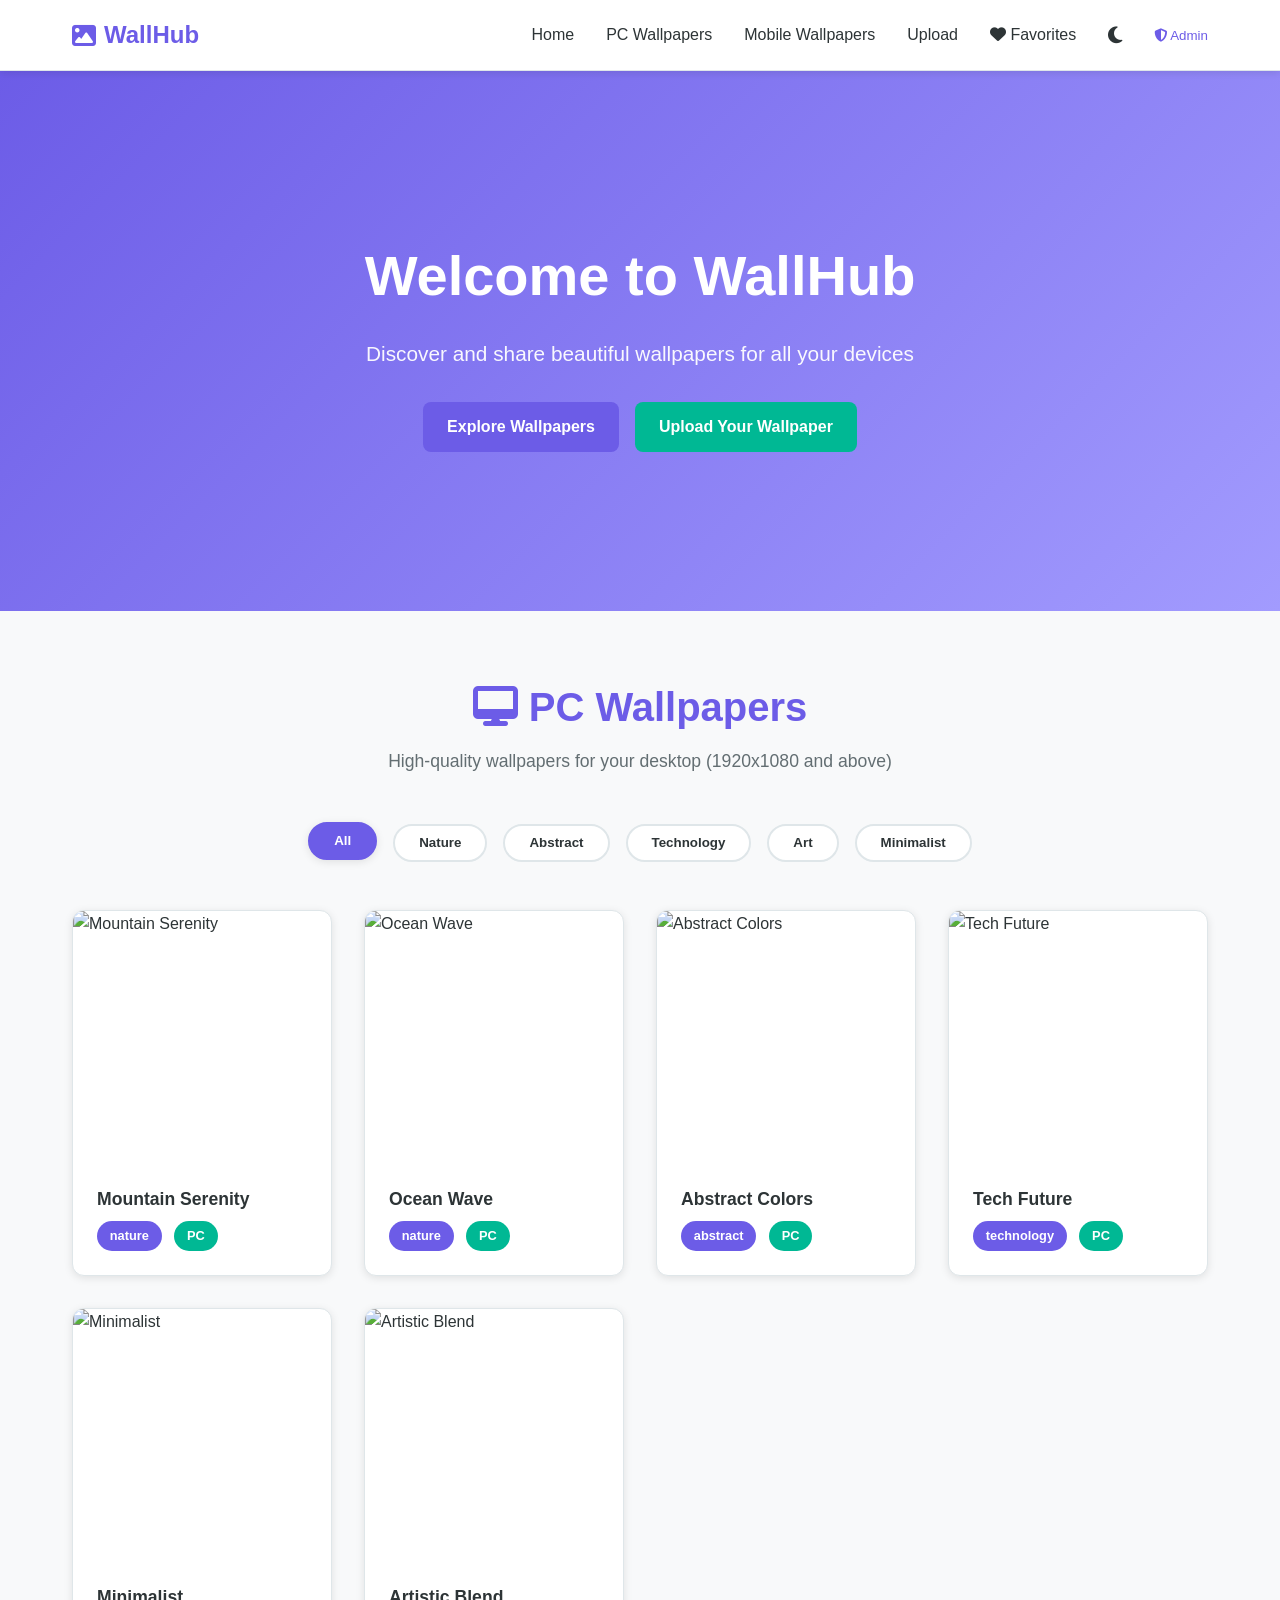
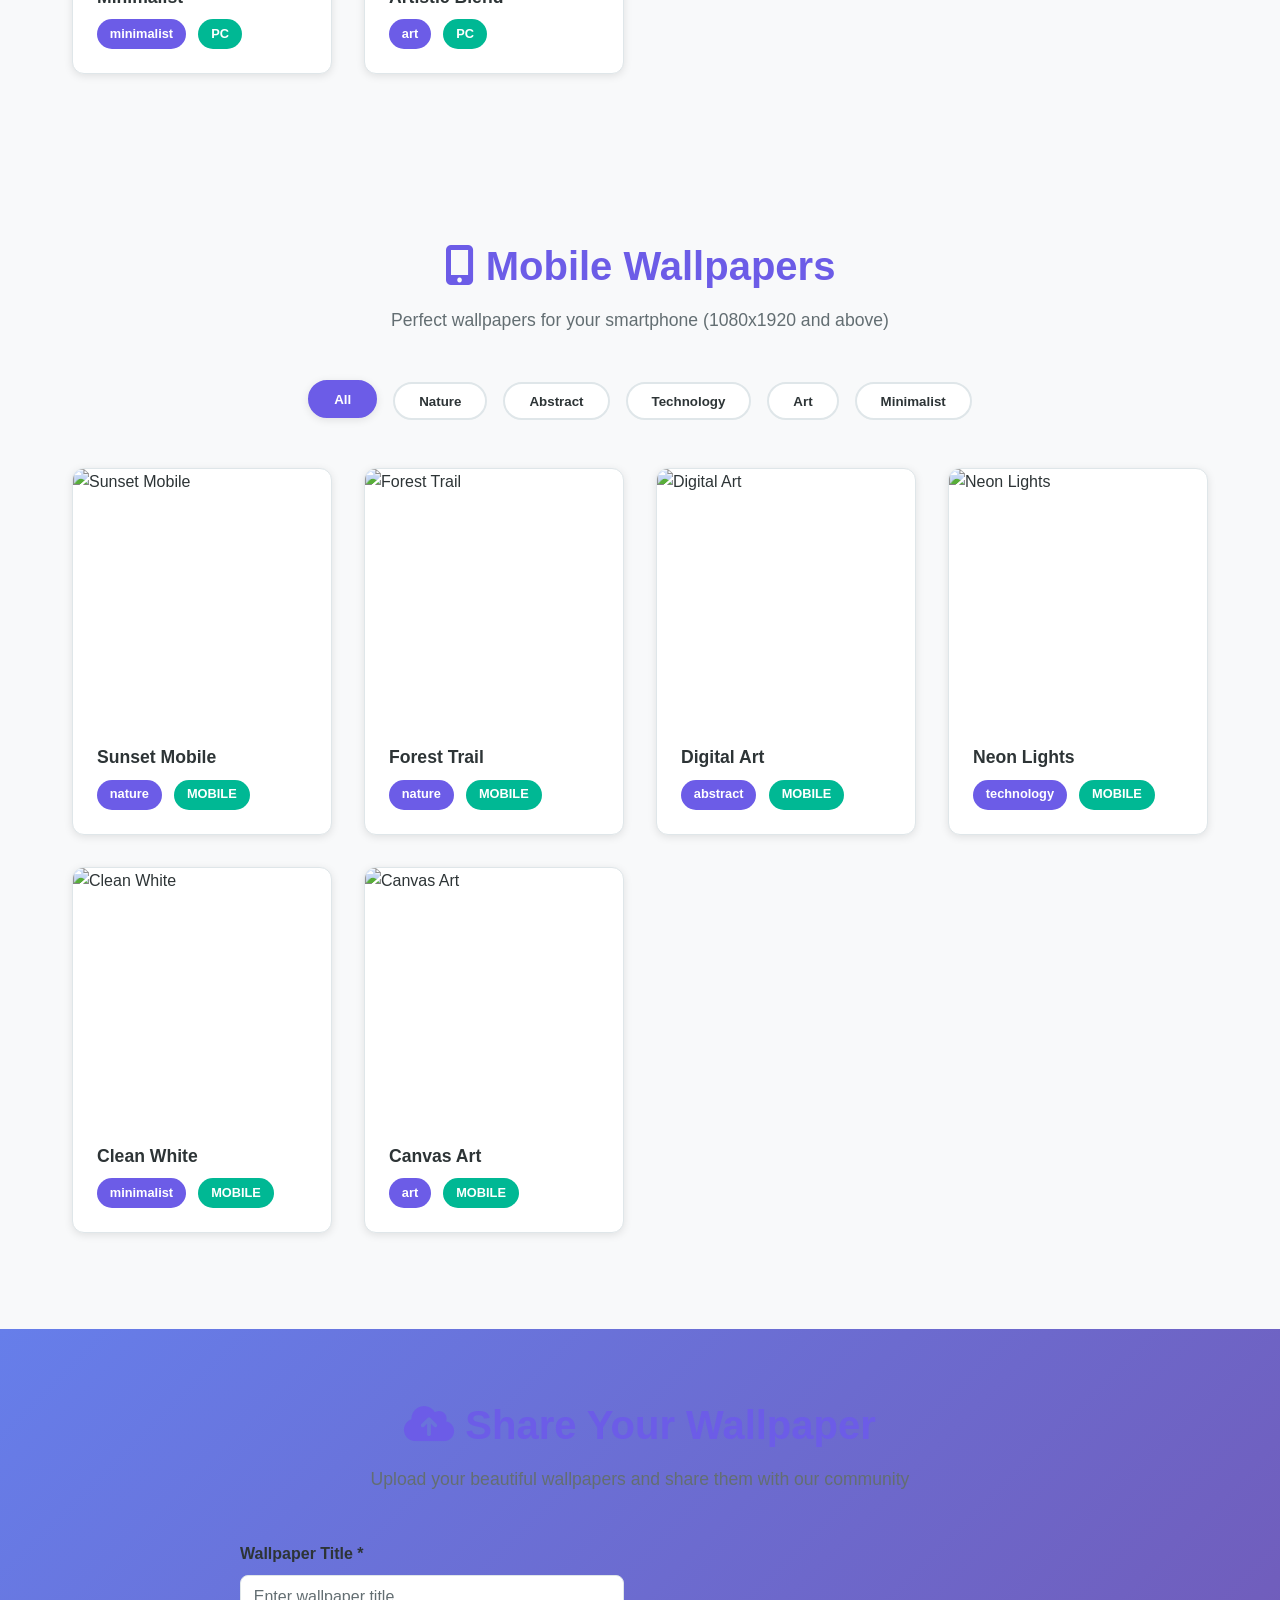
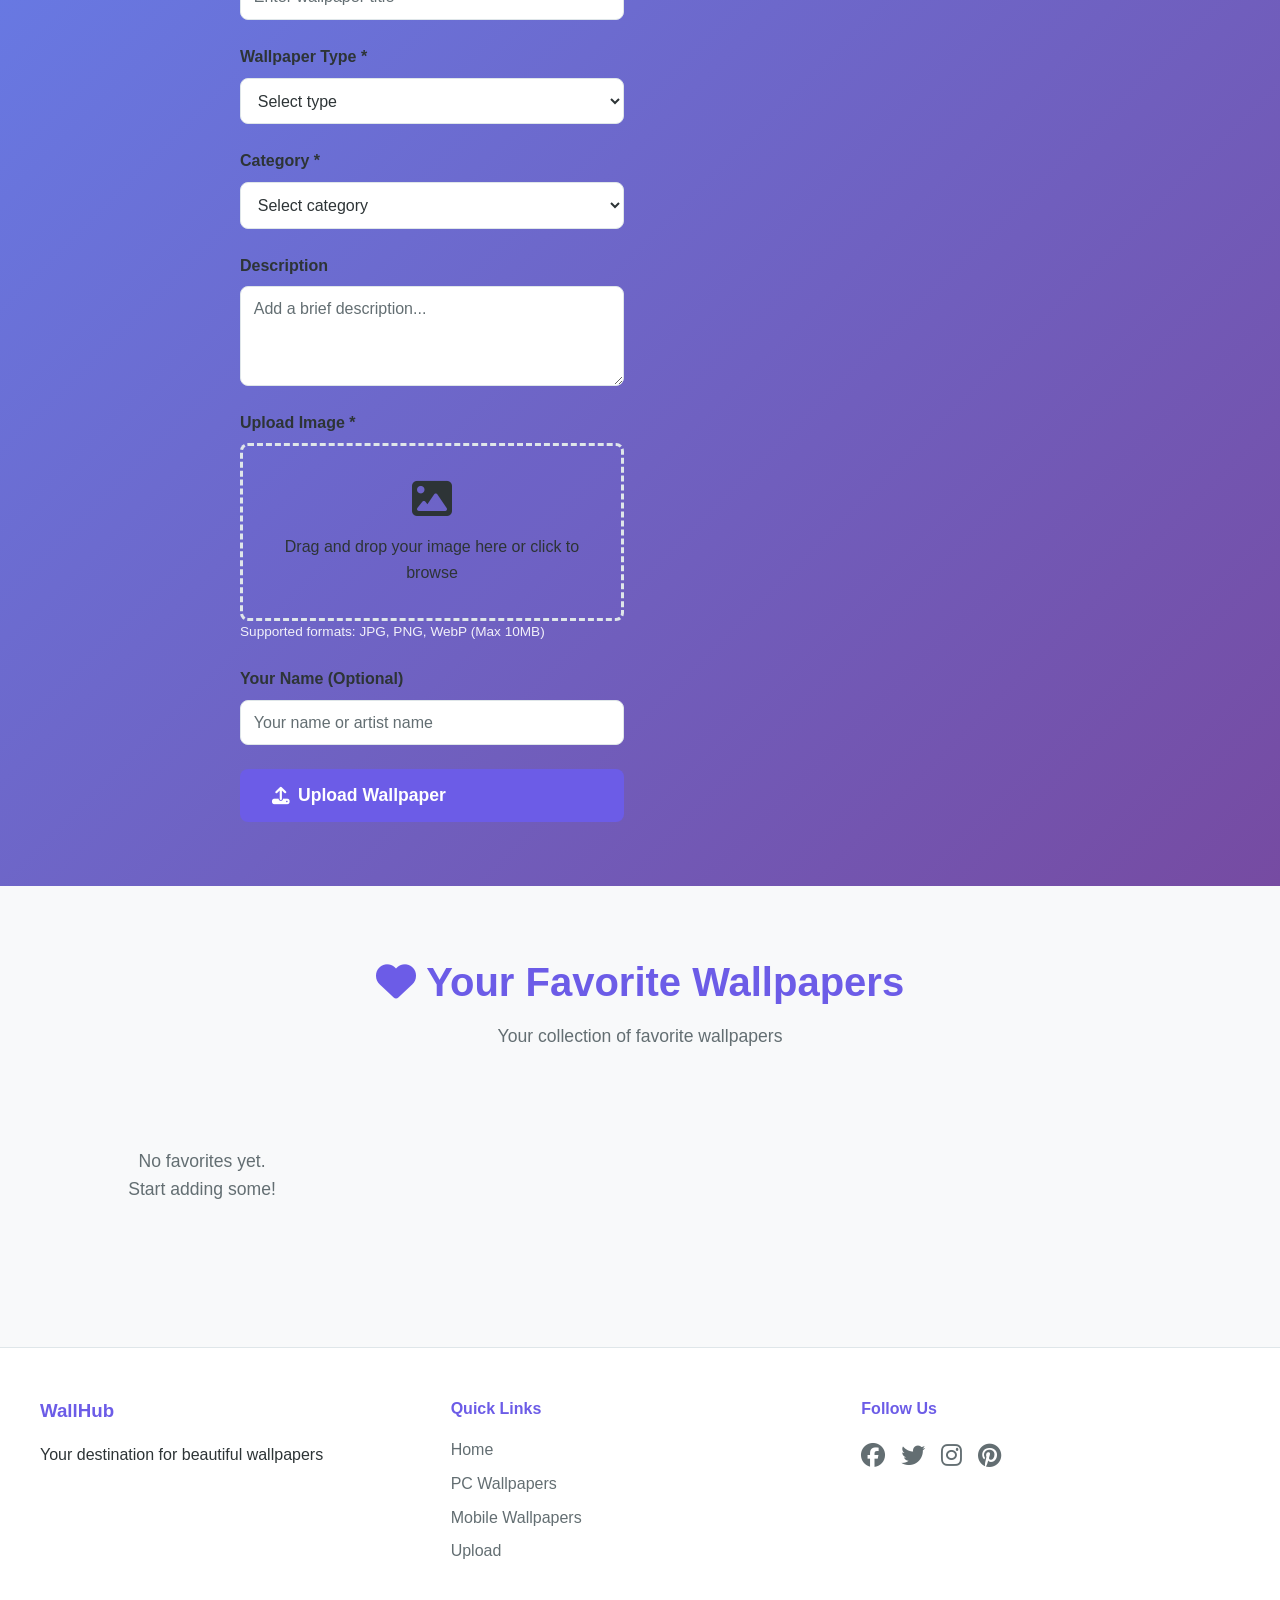
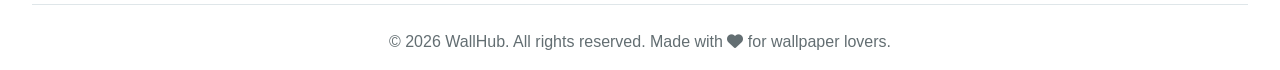
==== commit c60cc5f1: "improve 3" ====
--- a/index.html
+++ b/index.html
@@ -226,13 +226,55 @@
     <div class="modal" id="adminPanelModal">
         <div class="modal-content admin-modal">
             <span class="close-modal" onclick="closeAdminPanel()">&times;</span>
-            <div class="modal-body">
+            <div class="modal-body admin-panel-body">
                 <div class="admin-header">
-                    <h2><i class="fas fa-user-shield"></i> Admin Panel</h2>
+                    <div class="admin-header-left">
+                        <h2><i class="fas fa-user-shield"></i> Admin Panel</h2>
+                        <p class="admin-subtitle">Manage your wallpaper collection</p>
+                    </div>
                     <button class="btn btn-small btn-danger" onclick="adminLogout()"><i class="fas fa-sign-out-alt"></i> Logout</button>
                 </div>
+
+                <div class="admin-stats">
+                    <div class="stat-card">
+                        <div class="stat-icon pc-icon">
+                            <i class="fas fa-desktop"></i>
+                        </div>
+                        <div class="stat-info">
+                            <p class="stat-label">PC Wallpapers</p>
+                            <p class="stat-value" id="pcWallpaperCount">0</p>
+                        </div>
+                    </div>
+                    <div class="stat-card">
+                        <div class="stat-icon mobile-icon">
+                            <i class="fas fa-mobile-alt"></i>
+                        </div>
+                        <div class="stat-info">
+                            <p class="stat-label">Mobile Wallpapers</p>
+                            <p class="stat-value" id="mobileWallpaperCount">0</p>
+                        </div>
+                    </div>
+                    <div class="stat-card">
+                        <div class="stat-icon total-icon">
+                            <i class="fas fa-images"></i>
+                        </div>
+                        <div class="stat-info">
+                            <p class="stat-label">Total Wallpapers</p>
+                            <p class="stat-value" id="totalWallpaperCount">0</p>
+                        </div>
+                    </div>
+                </div>
+
+                <div class="admin-toolbar">
+                    <input type="text" id="adminSearchInput" class="admin-search" placeholder="Search wallpapers by title...">
+                    <select id="adminFilterSelect" class="admin-filter">
+                        <option value="all">All Types</option>
+                        <option value="pc">PC Only</option>
+                        <option value="mobile">Mobile Only</option>
+                    </select>
+                </div>
+
                 <div class="admin-content">
-                    <h3>Wallpaper Management</h3>
                     <div class="admin-wallpaper-list" id="adminWallpaperList">
                         <!-- Wallpapers will be listed here -->
                     </div>
--- a/css/style.css
+++ b/css/style.css
@@ -240,7 +240,7 @@
 
 .section-header p {
     font-size: 1.1rem;
-    color: var(--text-light);
+    color: var(--text-secondary);
 }
 
 /* ==================== WALLPAPER SECTIONS ==================== */
@@ -387,6 +387,10 @@
     color: white;
 }
 
+:root[data-theme="dark"] .upload-section {
+    background: linear-gradient(135deg, #667eea 0%, #764ba2 100%);
+}
+
 .upload-container {
     max-width: 800px;
     margin: 0 auto;
@@ -413,39 +417,49 @@
 .form-group label {
     font-weight: 600;
     margin-bottom: 0.5rem;
+    color: var(--text-primary);
 }
 
 .form-group input,
 .form-group select,
 .form-group textarea {
     padding: 0.8rem;
-    border: none;
+    border: 1px solid var(--border);
     border-radius: 8px;
     font-family: inherit;
     font-size: 1rem;
+    background: var(--bg-secondary);
+    color: var(--text-primary);
+    transition: var(--transition);
 }
 
 .form-group input:focus,
 .form-group select:focus,
 .form-group textarea:focus {
     outline: none;
-    background: #f0f0f0;
-    box-shadow: 0 0 0 3px rgba(255, 255, 255, 0.3);
+    border-color: var(--primary-color);
+    box-shadow: 0 0 0 3px rgba(108, 92, 231, 0.1);
+}
+
+.form-group input::placeholder,
+.form-group textarea::placeholder {
+    color: var(--text-secondary);
 }
 
 .file-upload-area {
-    border: 3px dashed rgba(255, 255, 255, 0.5);
+    border: 3px dashed var(--border);
     border-radius: 8px;
     padding: 2rem;
     text-align: center;
     cursor: pointer;
     transition: var(--transition);
-    background: rgba(255, 255, 255, 0.1);
+    background: rgba(108, 92, 231, 0.05);
+    color: var(--text-primary);
 }
 
 .file-upload-area:hover {
-    border-color: white;
-    background: rgba(255, 255, 255, 0.2);
+    border-color: var(--primary-color);
+    background: rgba(108, 92, 231, 0.1);
 }
 
 .file-upload-area i {
@@ -580,9 +594,10 @@
 
 /* ==================== FOOTER ==================== */
 .footer {
-    background: var(--dark-bg);
-    color: white;
+    background: var(--bg-secondary);
+    color: var(--text-primary);
     padding: 3rem 2rem 1rem;
+    border-top: 1px solid var(--border);
 }
 
 .footer-content {
@@ -725,6 +740,49 @@
     .footer-content {
         gap: 1rem;
     }
+
+    /* Admin Panel Responsive */
+    .admin-modal {
+        max-width: 95%;
+        max-height: 95vh;
+    }
+
+    .admin-header {
+        flex-direction: column;
+        align-items: flex-start;
+        gap: 1rem;
+    }
+
+    .admin-stats {
+        grid-template-columns: 1fr;
+    }
+
+    .admin-toolbar {
+        flex-direction: column;
+    }
+
+    .admin-search,
+    .admin-filter {
+        width: 100%;
+    }
+
+    .admin-content {
+        max-height: 400px;
+    }
+
+    .admin-wallpaper-item {
+        flex-direction: column;
+        align-items: flex-start;
+        gap: 1rem;
+    }
+
+    .admin-item-actions {
+        width: 100%;
+    }
+
+    .admin-item-actions .btn-small {
+        flex: 1;
+    }
 }
 
 /* ==================== ADMIN STYLES ==================== */
@@ -851,7 +909,7 @@
 }
 
 .btn-danger {
-    background: #e74c3c;
+    background: linear-gradient(135deg, #ff6b6b 0%, #ee5a6f 100%);
     color: white;
     border: none;
     padding: 0.75rem 1.5rem;
@@ -861,11 +919,12 @@
 }
 
 .btn-danger:hover {
-    background: #c0392b;
+    transform: translateY(-2px);
+    box-shadow: 0 4px 12px rgba(255, 107, 107, 0.3);
 }
 
 .btn-warning {
-    background: #f39c12;
+    background: linear-gradient(135deg, #ffa500 0%, #ff8c42 100%);
     color: white;
     border: none;
     padding: 0.75rem 1.5rem;
@@ -875,7 +934,8 @@
 }
 
 .btn-warning:hover {
-    background: #d68910;
+    transform: translateY(-2px);
+    box-shadow: 0 4px 12px rgba(255, 165, 0, 0.3);
 }
 
 /* ==================== THEME TOGGLE BUTTON ==================== */
@@ -895,6 +955,260 @@
 .theme-toggle-btn:hover {
     color: var(--secondary-color);
     transform: rotate(20deg);
+}
+
+/* ==================== ADMIN PANEL ENHANCEMENTS ==================== */
+.admin-panel-body {
+    display: flex;
+    flex-direction: column;
+    gap: 2rem;
+}
+
+.admin-header {
+    display: flex;
+    justify-content: space-between;
+    align-items: flex-start;
+    padding-bottom: 1.5rem;
+    border-bottom: 2px solid var(--border);
+    transition: border-color var(--transition);
+}
+
+.admin-header-left h2 {
+    margin: 0 0 0.25rem 0;
+    color: var(--text-primary);
+    font-size: 1.8rem;
+}
+
+.admin-subtitle {
+    margin: 0;
+    color: var(--text-secondary);
+    font-size: 0.9rem;
+    font-weight: 500;
+}
+
+/* Admin Stats Dashboard */
+.admin-stats {
+    display: grid;
+    grid-template-columns: repeat(auto-fit, minmax(200px, 1fr));
+    gap: 1.5rem;
+    margin: 1rem 0;
+}
+
+.stat-card {
+    display: flex;
+    align-items: center;
+    gap: 1rem;
+    padding: 1.5rem;
+    background: linear-gradient(135deg, var(--bg-primary) 0%, rgba(108, 92, 231, 0.05) 100%);
+    border: 1px solid var(--border);
+    border-radius: 12px;
+    transition: var(--transition);
+}
+
+.stat-card:hover {
+    transform: translateY(-4px);
+    box-shadow: var(--shadow);
+    border-color: var(--primary-color);
+}
+
+.stat-icon {
+    width: 60px;
+    height: 60px;
+    border-radius: 12px;
+    display: flex;
+    align-items: center;
+    justify-content: center;
+    font-size: 1.8rem;
+    color: white;
+}
+
+.stat-icon.pc-icon {
+    background: linear-gradient(135deg, #667eea 0%, #764ba2 100%);
+}
+
+.stat-icon.mobile-icon {
+    background: linear-gradient(135deg, #f093fb 0%, #f5576c 100%);
+}
+
+.stat-icon.total-icon {
+    background: linear-gradient(135deg, #4facfe 0%, #00f2fe 100%);
+}
+
+.stat-info {
+    flex: 1;
+}
+
+.stat-label {
+    margin: 0;
+    color: var(--text-secondary);
+    font-size: 0.9rem;
+    font-weight: 600;
+}
+
+.stat-value {
+    margin: 0.25rem 0 0 0;
+    color: var(--text-primary);
+    font-size: 1.8rem;
+    font-weight: 700;
+}
+
+/* Admin Toolbar */
+.admin-toolbar {
+    display: flex;
+    gap: 1rem;
+    margin: 1rem 0;
+}
+
+.admin-search {
+    flex: 1;
+    padding: 0.75rem 1rem;
+    border: 1px solid var(--border);
+    border-radius: 8px;
+    background: var(--bg-primary);
+    color: var(--text-primary);
+    font-size: 0.95rem;
+    transition: var(--transition);
+}
+
+.admin-search:focus {
+    outline: none;
+    border-color: var(--primary-color);
+    box-shadow: 0 0 0 3px rgba(108, 92, 231, 0.1);
+}
+
+.admin-search::placeholder {
+    color: var(--text-secondary);
+}
+
+.admin-filter {
+    padding: 0.75rem 1rem;
+    border: 1px solid var(--border);
+    border-radius: 8px;
+    background: var(--bg-primary);
+    color: var(--text-primary);
+    font-size: 0.95rem;
+    cursor: pointer;
+    transition: var(--transition);
+    min-width: 150px;
+}
+
+.admin-filter:focus {
+    outline: none;
+    border-color: var(--primary-color);
+}
+
+.admin-filter option {
+    background: var(--bg-secondary);
+    color: var(--text-primary);
+}
+
+/* Admin Content Area */
+.admin-content {
+    max-height: 500px;
+    overflow-y: auto;
+    padding-right: 0.5rem;
+}
+
+.admin-content::-webkit-scrollbar {
+    width: 8px;
+}
+
+.admin-content::-webkit-scrollbar-track {
+    background: transparent;
+}
+
+.admin-content::-webkit-scrollbar-thumb {
+    background: var(--border);
+    border-radius: 4px;
+}
+
+.admin-content::-webkit-scrollbar-thumb:hover {
+    background: var(--primary-color);
+}
+
+.admin-wallpaper-list {
+    display: flex;
+    flex-direction: column;
+    gap: 1rem;
+}
+
+.admin-wallpaper-item {
+    display: flex;
+    justify-content: space-between;
+    align-items: center;
+    padding: 1.25rem;
+    background: linear-gradient(135deg, var(--bg-primary) 0%, var(--bg-secondary) 100%);
+    border: 1px solid var(--border);
+    border-radius: 10px;
+    transition: var(--transition);
+}
+
+.admin-wallpaper-item:hover {
+    transform: translateX(4px);
+    box-shadow: var(--shadow);
+    border-color: var(--primary-color);
+    background: linear-gradient(135deg, var(--bg-secondary) 0%, var(--bg-primary) 100%);
+}
+
+.admin-item-info {
+    flex: 1;
+}
+
+.admin-item-info h4 {
+    margin: 0 0 0.35rem 0;
+    color: var(--text-primary);
+    font-size: 1.1rem;
+}
+
+.admin-item-info p {
+    margin: 0.2rem 0;
+    color: var(--text-secondary);
+    font-size: 0.85rem;
+}
+
+.admin-item-info p:first-of-type {
+    font-weight: 600;
+    color: var(--primary-color);
+}
+
+.admin-item-actions {
+    display: flex;
+    gap: 0.75rem;
+}
+
+.btn-small {
+    padding: 0.5rem 0.9rem;
+    font-size: 0.85rem;
+    border-radius: 6px;
+    transition: var(--transition);
+    border: none;
+    cursor: pointer;
+    font-weight: 600;
+}
+
+.btn-danger {
+    background: linear-gradient(135deg, #ff6b6b 0%, #ee5a6f 100%);
+    color: white;
+}
+
+.btn-danger:hover {
+    transform: translateY(-2px);
+    box-shadow: 0 4px 12px rgba(255, 107, 107, 0.3);
+}
+
+.btn-warning {
+    background: linear-gradient(135deg, #ffa500 0%, #ff8c42 100%);
+    color: white;
+}
+
+.btn-warning:hover {
+    transform: translateY(-2px);
+    box-shadow: 0 4px 12px rgba(255, 165, 0, 0.3);
+}
+
+.admin-modal {
+    max-width: 1000px;
+    max-height: 90vh;
 }
 
 /* ==================== DARK MODE OVERRIDES ==================== */
@@ -958,4 +1272,69 @@
 
 :root[data-theme="dark"] .footer-section a:hover {
     color: var(--primary-color);
+}
+
+/* Admin Panel Dark Mode */
+:root[data-theme="dark"] .admin-header {
+    border-bottom-color: var(--border);
+}
+
+:root[data-theme="dark"] .admin-subtitle {
+    color: var(--text-secondary);
+}
+
+:root[data-theme="dark"] .stat-card {
+    background: linear-gradient(135deg, var(--bg-primary) 0%, rgba(108, 92, 231, 0.03) 100%);
+    border-color: var(--border);
+}
+
+:root[data-theme="dark"] .stat-label {
+    color: var(--text-secondary);
+}
+
+:root[data-theme="dark"] .stat-value {
+    color: var(--text-primary);
+}
+
+:root[data-theme="dark"] .admin-search,
+:root[data-theme="dark"] .admin-filter {
+    background: var(--bg-primary);
+    color: var(--text-primary);
+    border-color: var(--border);
+}
+
+:root[data-theme="dark"] .admin-search::placeholder {
+    color: var(--text-secondary);
+}
+
+:root[data-theme="dark"] .admin-filter option {
+    background: var(--bg-secondary);
+    color: var(--text-primary);
+}
+
+:root[data-theme="dark"] .admin-wallpaper-item {
+    background: linear-gradient(135deg, var(--bg-primary) 0%, var(--bg-secondary) 100%);
+    border-color: var(--border);
+}
+
+:root[data-theme="dark"] .admin-wallpaper-item:hover {
+    background: linear-gradient(135deg, var(--bg-secondary) 0%, var(--bg-primary) 100%);
+    border-color: var(--primary-color);
+}
+
+:root[data-theme="dark"] .admin-item-info h4 {
+    color: var(--text-primary);
+}
+
+:root[data-theme="dark"] .admin-item-info p {
+    color: var(--text-secondary);
+}
+
+:root[data-theme="dark"] .admin-item-info p:first-of-type {
+    color: var(--primary-color);
+}
+
+:root[data-theme="dark"] .modal-content {
+    background: var(--bg-secondary);
+    border-color: var(--border);
 }
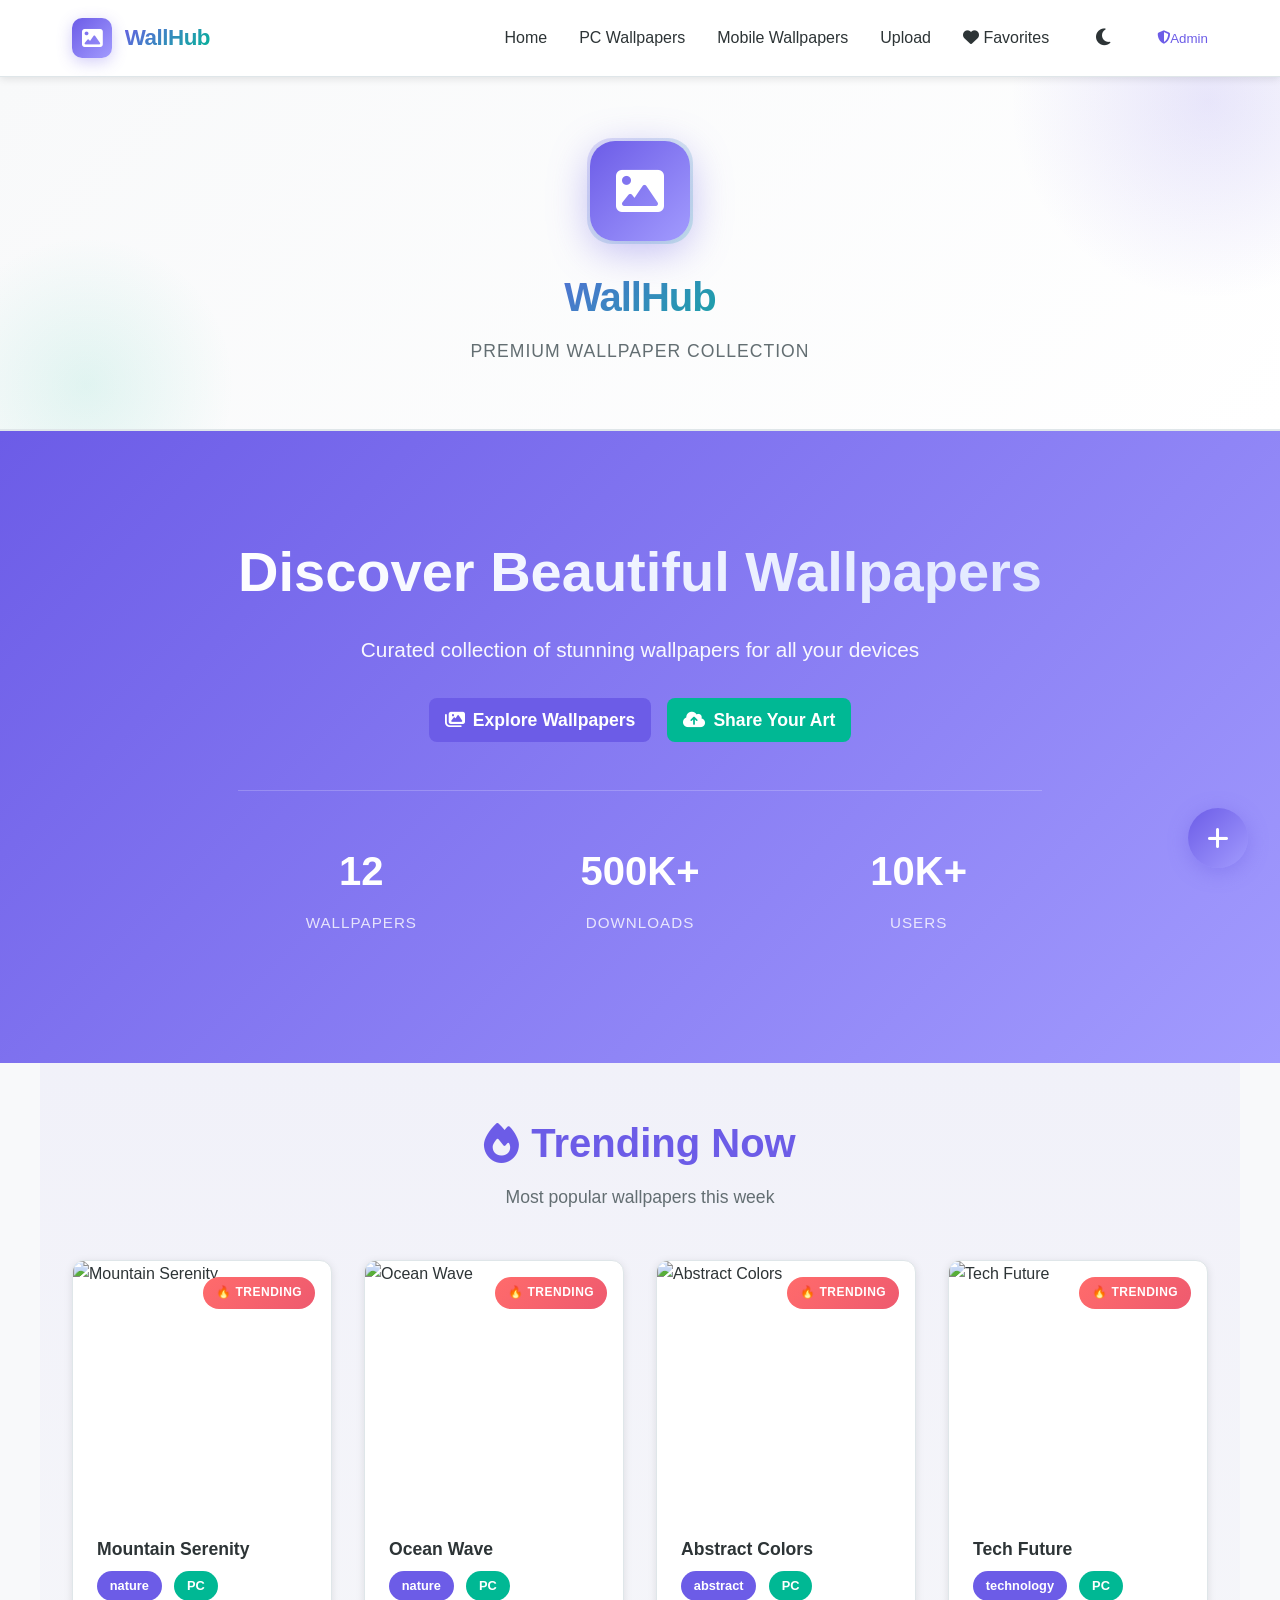
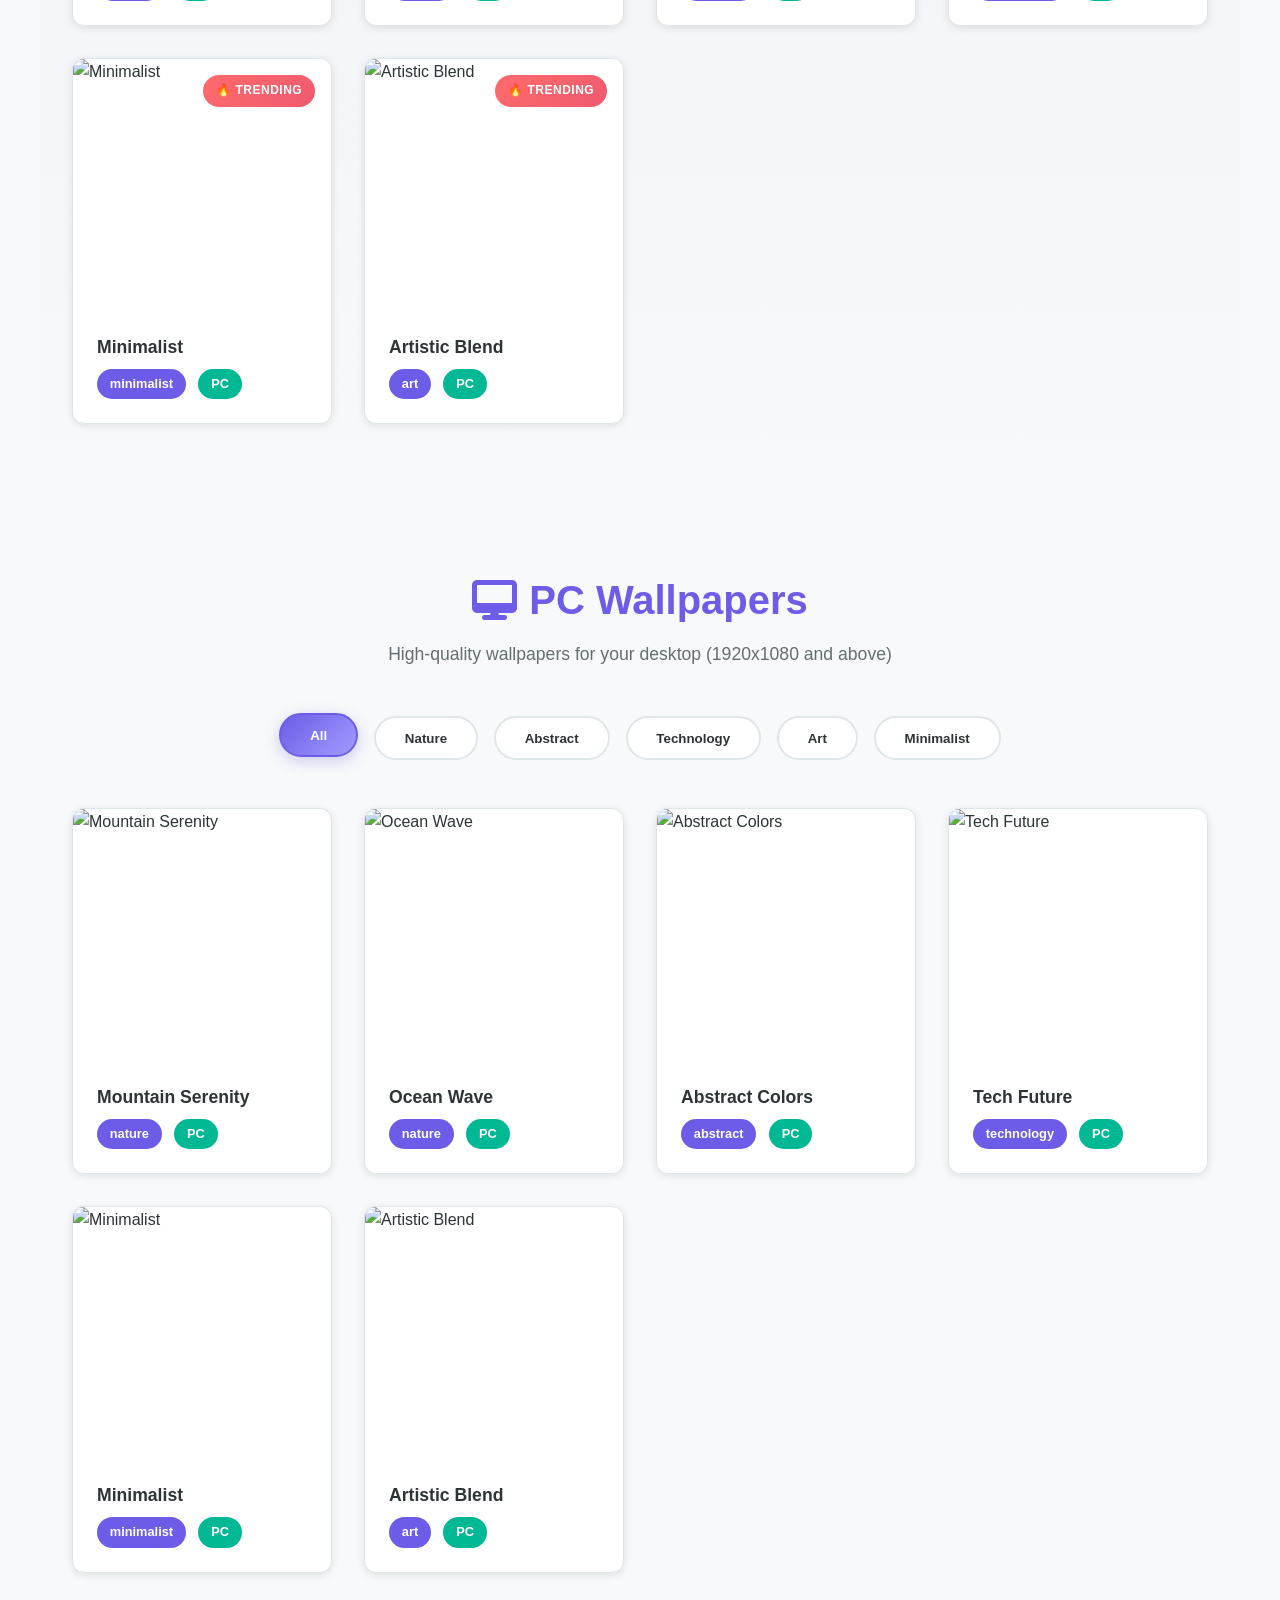
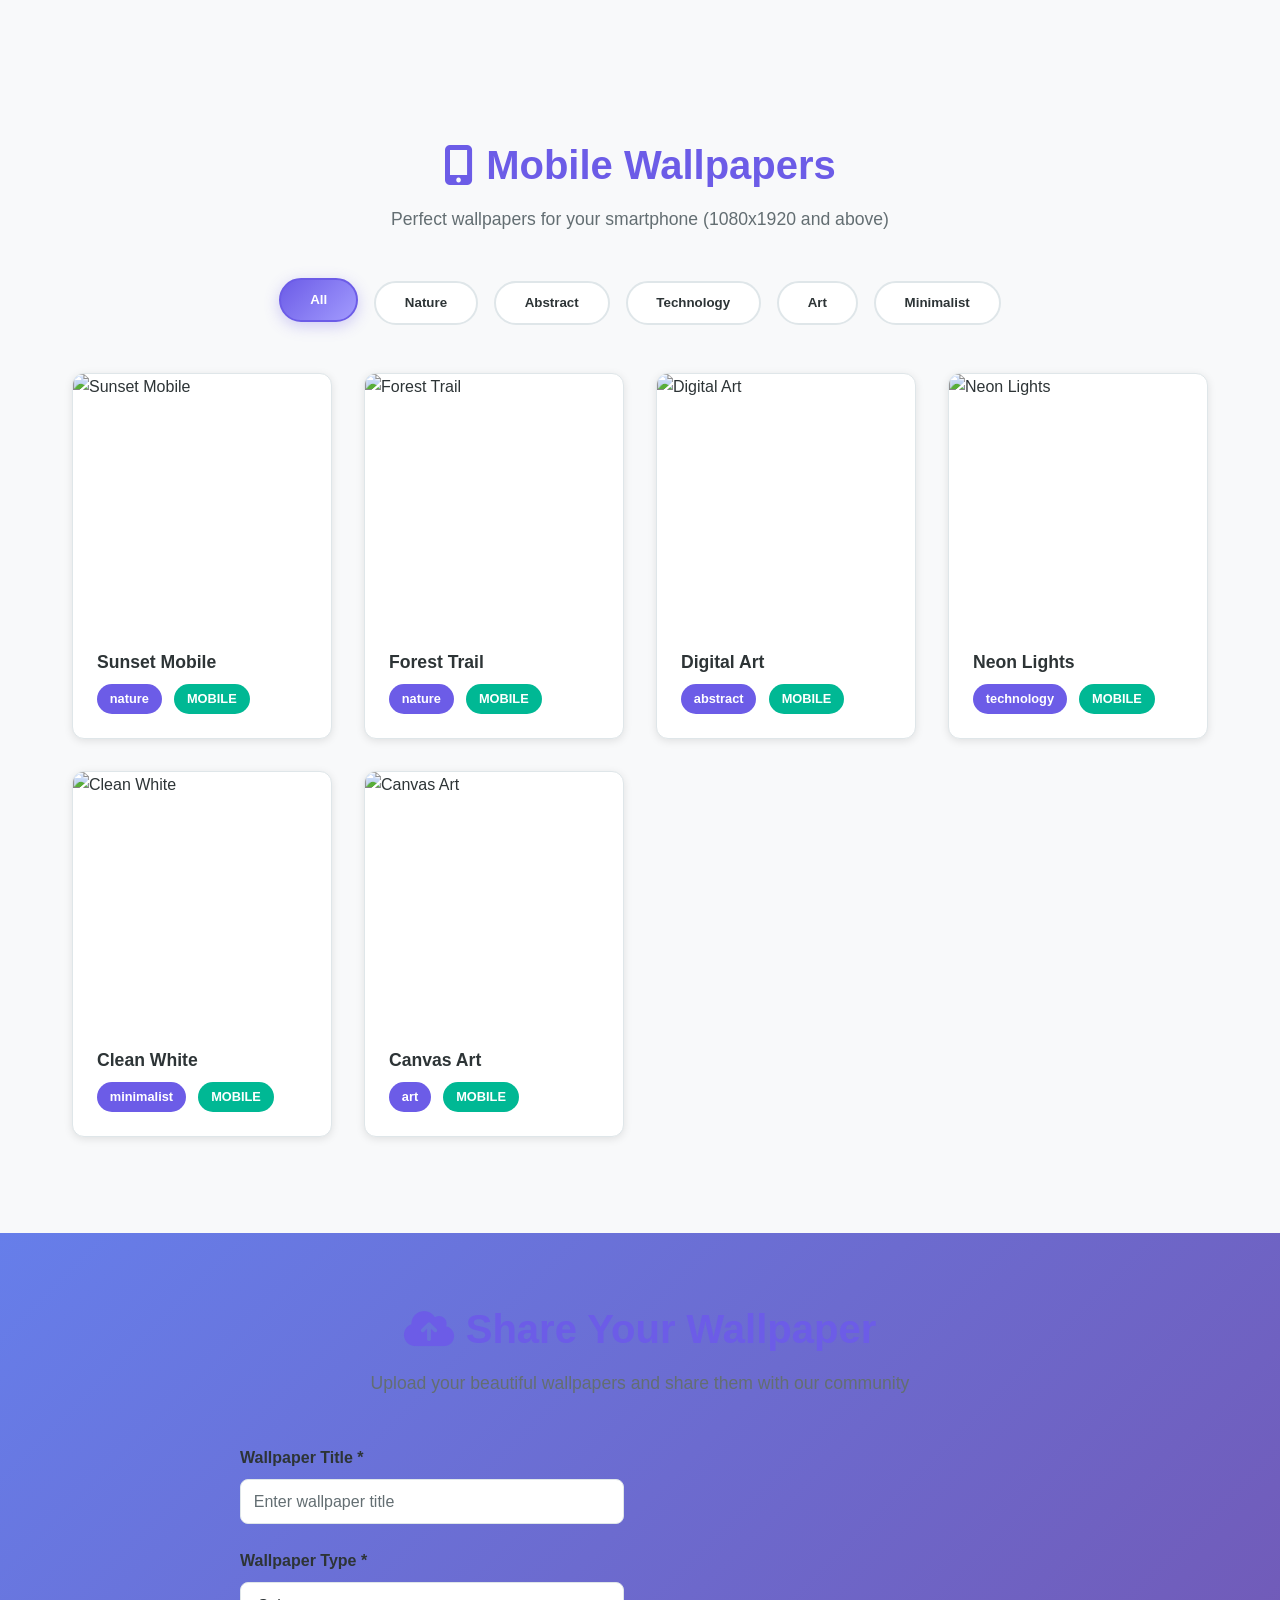
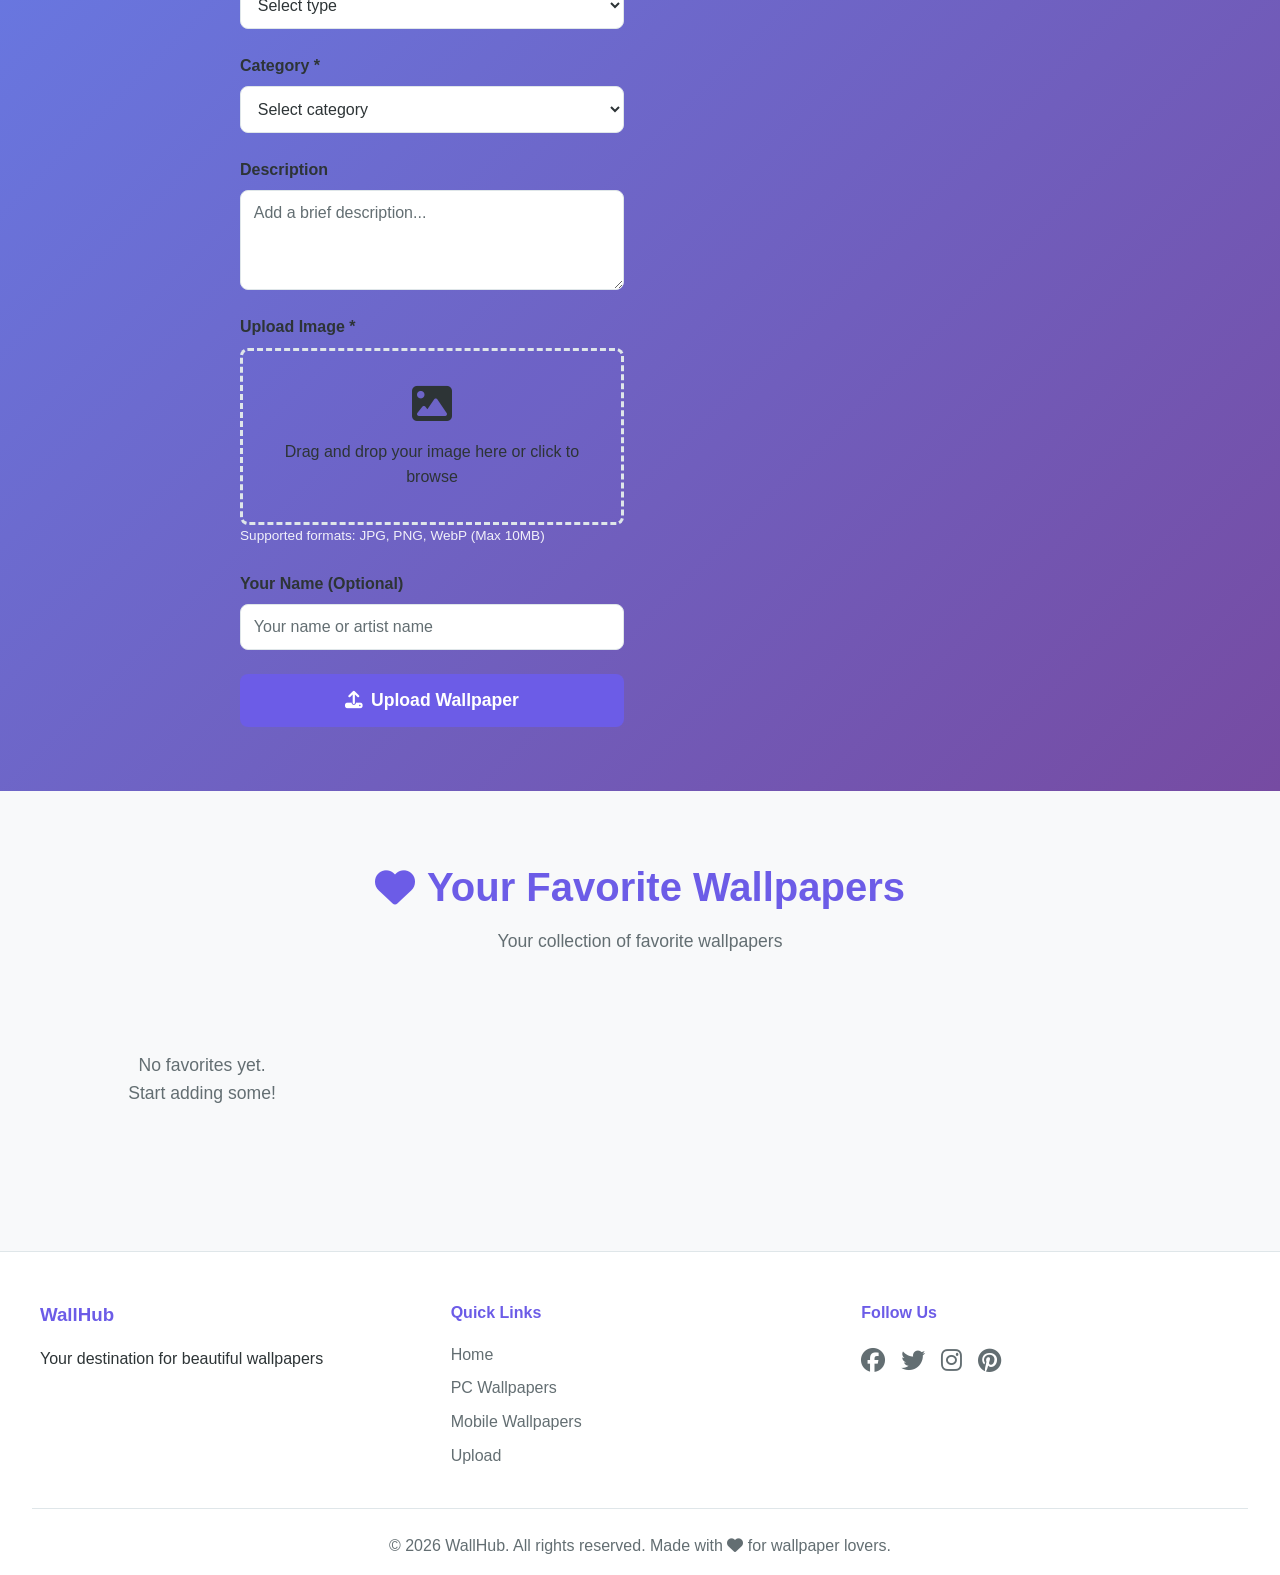
==== commit b571e3db: "improve 4" ====
--- a/index.html
+++ b/index.html
@@ -13,8 +13,10 @@
     <nav class="navbar">
         <div class="nav-container">
             <div class="nav-logo">
-                <i class="fas fa-image"></i>
-                <span>WallHub</span>
+                <div class="logo-icon-wrapper">
+                    <i class="fas fa-image"></i>
+                </div>
+                <span class="logo-text">WallHub</span>
             </div>
             <ul class="nav-menu">
                 <li><a href="#home" class="nav-link">Home</a></li>
@@ -33,15 +35,57 @@
         </div>
     </nav>
 
+    <!-- Branding Section -->
+    <section class="branding-section">
+        <div class="brand-logo-container">
+            <div class="brand-logo">
+                <div class="logo-circle">
+                    <i class="fas fa-image"></i>
+                </div>
+                <h1 class="brand-name">WallHub</h1>
+                <p class="brand-tagline">Premium Wallpaper Collection</p>
+            </div>
+        </div>
+    </section>
+
     <!-- Hero Section -->
     <section class="hero" id="home">
         <div class="hero-content">
-            <h1>Welcome to WallHub</h1>
-            <p>Discover and share beautiful wallpapers for all your devices</p>
+            <h1 class="hero-title">Discover Beautiful Wallpapers</h1>
+            <p class="hero-subtitle">Curated collection of stunning wallpapers for all your devices</p>
             <div class="hero-buttons">
-                <a href="#pc-wallpapers" class="btn btn-primary">Explore Wallpapers</a>
-                <a href="#upload" class="btn btn-secondary">Upload Your Wallpaper</a>
-            </div>
+                <a href="#pc-wallpapers" class="btn btn-primary btn-large">
+                    <i class="fas fa-images"></i> Explore Wallpapers
+                </a>
+                <a href="#upload" class="btn btn-secondary btn-large">
+                    <i class="fas fa-cloud-upload-alt"></i> Share Your Art
+                </a>
+            </div>
+            <div class="hero-stats">
+                <div class="hero-stat">
+                    <h3 id="heroTotalCount">0</h3>
+                    <p>Wallpapers</p>
+                </div>
+                <div class="hero-stat">
+                    <h3>500K+</h3>
+                    <p>Downloads</p>
+                </div>
+                <div class="hero-stat">
+                    <h3>10K+</h3>
+                    <p>Users</p>
+                </div>
+            </div>
+        </div>
+    </section>
+
+    <!-- Featured Section -->
+    <section class="featured-section" id="featured">
+        <div class="section-header">
+            <h2><i class="fas fa-fire"></i> Trending Now</h2>
+            <p>Most popular wallpapers this week</p>
+        </div>
+        <div class="wallpaper-grid featured-grid" id="featuredGrid">
+            <!-- Featured wallpapers will be loaded here -->
         </div>
     </section>
 
@@ -314,6 +358,16 @@
         </div>
     </footer>
 
+    <!-- Floating Action Button -->
+    <div class="floating-action-button" onclick="document.getElementById('upload').scrollIntoView({behavior: 'smooth'}); openUploadTab();" title="Upload Wallpaper">
+        <i class="fas fa-plus"></i>
+    </div>
+
+    <!-- Scroll to Top Button -->
+    <div class="scroll-to-top" id="scrollToTopBtn" onclick="scrollToTop()" title="Back to top">
+        <i class="fas fa-arrow-up"></i>
+    </div>
+
     <script src="js/script.js"></script>
 </body>
 </html>
--- a/css/style.css
+++ b/css/style.css
@@ -50,6 +50,47 @@
     --shadow: var(--dark-shadow);
 }
 
+/* ==================== TOUCH & ACCESSIBILITY ==================== */
+/* Remove default tap highlight color on mobile devices */
+* {
+    -webkit-tap-highlight-color: transparent;
+}
+
+/* Improve touch interactions */
+button, a, .btn, [role="button"], input[type="button"], input[type="submit"] {
+    -webkit-tap-highlight-color: transparent;
+    user-select: none;
+    touch-action: manipulation;
+}
+
+/* Ensure buttons and links are touch-friendly (minimum 44px) */
+button, a.btn, .btn, input[type="button"], input[type="submit"] {
+    min-height: 44px;
+    min-width: 44px;
+    padding: 0.5rem 1rem;
+    display: inline-flex;
+    align-items: center;
+    justify-content: center;
+}
+
+/* Better focus states for keyboard navigation */
+:focus-visible {
+    outline: 2px solid var(--primary-color);
+    outline-offset: 2px;
+}
+
+/* Disable zooming on input focus on mobile */
+input, textarea, select {
+    font-size: 16px; /* Prevents zoom on iOS when focused */
+}
+
+/* Optimize images for mobile */
+img {
+    display: block;
+    max-width: 100%;
+    height: auto;
+}
+
 /* ==================== RESET & BASE ==================== */
 * {
     margin: 0;
@@ -95,8 +136,38 @@
     color: var(--primary-color);
     display: flex;
     align-items: center;
-    gap: 0.5rem;
+    gap: 0.8rem;
     cursor: pointer;
+    transition: var(--transition);
+}
+
+.logo-icon-wrapper {
+    width: 40px;
+    height: 40px;
+    background: linear-gradient(135deg, var(--primary-color) 0%, #a29bfe 100%);
+    border-radius: 10px;
+    display: flex;
+    align-items: center;
+    justify-content: center;
+    color: white;
+    font-size: 1.3rem;
+    box-shadow: 0 4px 15px rgba(108, 92, 231, 0.3);
+    transition: var(--transition);
+}
+
+.nav-logo:hover .logo-icon-wrapper {
+    transform: scale(1.1) rotate(5deg);
+    box-shadow: 0 6px 20px rgba(108, 92, 231, 0.5);
+}
+
+.logo-text {
+    font-size: 1.4rem;
+    font-weight: 700;
+    background: linear-gradient(135deg, var(--primary-color) 0%, var(--secondary-color) 100%);
+    -webkit-background-clip: text;
+    -webkit-text-fill-color: transparent;
+    background-clip: text;
+    letter-spacing: -0.5px;
 }
 
 .nav-logo:hover {
@@ -153,6 +224,102 @@
     border-radius: 3px;
 }
 
+/* ==================== BRANDING SECTION ==================== */
+.branding-section {
+    background: linear-gradient(135deg, var(--bg-primary) 0%, var(--bg-secondary) 100%);
+    padding: 4rem 2rem;
+    display: flex;
+    align-items: center;
+    justify-content: center;
+    border-bottom: 2px solid var(--border);
+    position: relative;
+    overflow: hidden;
+}
+
+.branding-section::before {
+    content: '';
+    position: absolute;
+    top: -50%;
+    right: -10%;
+    width: 400px;
+    height: 400px;
+    background: radial-gradient(circle, rgba(108, 92, 231, 0.15) 0%, transparent 70%);
+    border-radius: 50%;
+    pointer-events: none;
+}
+
+.branding-section::after {
+    content: '';
+    position: absolute;
+    bottom: -30%;
+    left: -5%;
+    width: 300px;
+    height: 300px;
+    background: radial-gradient(circle, rgba(0, 184, 148, 0.1) 0%, transparent 70%);
+    border-radius: 50%;
+    pointer-events: none;
+}
+
+.brand-logo-container {
+    position: relative;
+    z-index: 1;
+    display: flex;
+    align-items: center;
+    justify-content: center;
+}
+
+.brand-logo {
+    text-align: center;
+    animation: fadeInUp 0.8s ease-out;
+}
+
+.logo-circle {
+    width: 100px;
+    height: 100px;
+    background: linear-gradient(135deg, var(--primary-color) 0%, #a29bfe 100%);
+    border-radius: 25px;
+    display: flex;
+    align-items: center;
+    justify-content: center;
+    margin: 0 auto 1.5rem;
+    font-size: 3rem;
+    color: white;
+    box-shadow: 0 10px 40px rgba(108, 92, 231, 0.4);
+    position: relative;
+    animation: scaleIn 0.6s ease-out;
+}
+
+.logo-circle::before {
+    content: '';
+    position: absolute;
+    inset: -3px;
+    background: linear-gradient(135deg, var(--primary-color) 0%, var(--secondary-color) 100%);
+    border-radius: 25px;
+    opacity: 0.2;
+    animation: pulse 3s ease-in-out infinite;
+    z-index: -1;
+}
+
+.brand-name {
+    font-size: 2.5rem;
+    font-weight: 900;
+    color: var(--text-primary);
+    margin-bottom: 0.5rem;
+    background: linear-gradient(135deg, var(--primary-color) 0%, var(--secondary-color) 100%);
+    -webkit-background-clip: text;
+    -webkit-text-fill-color: transparent;
+    background-clip: text;
+    letter-spacing: -1px;
+}
+
+.brand-tagline {
+    font-size: 1.1rem;
+    color: var(--text-secondary);
+    font-weight: 500;
+    letter-spacing: 1px;
+    text-transform: uppercase;
+}
+
 /* ==================== HERO SECTION ==================== */
 .hero {
     background: linear-gradient(135deg, var(--primary-color) 0%, #a29bfe 100%);
@@ -175,6 +342,50 @@
     font-size: 1.3rem;
     margin-bottom: 2rem;
     opacity: 0.95;
+}
+
+.hero-title {
+    font-size: 4rem;
+    margin-bottom: 1rem;
+    font-weight: 900;
+    background: linear-gradient(135deg, white 0%, #e0e7ff 100%);
+    -webkit-background-clip: text;
+    -webkit-text-fill-color: transparent;
+    background-clip: text;
+}
+
+.hero-subtitle {
+    font-size: 1.3rem;
+    opacity: 0.9;
+    margin-bottom: 2rem;
+    font-weight: 300;
+}
+
+.hero-stats {
+    display: grid;
+    grid-template-columns: repeat(auto-fit, minmax(120px, 1fr));
+    gap: 2rem;
+    margin-top: 3rem;
+    padding-top: 3rem;
+    border-top: 1px solid rgba(255, 255, 255, 0.2);
+}
+
+.hero-stat {
+    text-align: center;
+}
+
+.hero-stat h3 {
+    font-size: 2.5rem;
+    margin-bottom: 0.5rem;
+    font-weight: 800;
+    color: white;
+}
+
+.hero-stat p {
+    font-size: 0.95rem;
+    opacity: 0.8;
+    text-transform: uppercase;
+    letter-spacing: 1px;
 }
 
 .hero-buttons {
@@ -236,6 +447,10 @@
     font-size: 2.5rem;
     margin-bottom: 0.5rem;
     color: var(--primary-color);
+    display: flex;
+    align-items: center;
+    justify-content: center;
+    gap: 0.75rem;
 }
 
 .section-header p {
@@ -243,7 +458,39 @@
     color: var(--text-secondary);
 }
 
-/* ==================== WALLPAPER SECTIONS ==================== */
+/* ==================== FEATURED SECTION ==================== */
+.featured-section {
+    max-width: 1200px;
+    margin: 0 auto;
+    padding: 3rem 2rem;
+    background: linear-gradient(180deg, rgba(108, 92, 231, 0.05) 0%, transparent 100%);
+}
+
+.featured-grid {
+    display: grid;
+    grid-template-columns: repeat(auto-fill, minmax(280px, 1fr));
+    gap: 2rem;
+}
+
+.featured-grid .wallpaper-card {
+    position: relative;
+    overflow: hidden;
+}
+
+.featured-grid .wallpaper-card::before {
+    content: '🔥 TRENDING';
+    position: absolute;
+    top: 1rem;
+    right: 1rem;
+    background: linear-gradient(135deg, #ff6b6b 0%, #ee5a6f 100%);
+    color: white;
+    padding: 0.4rem 0.8rem;
+    border-radius: 20px;
+    font-size: 0.75rem;
+    font-weight: 700;
+    z-index: 10;
+    letter-spacing: 0.5px;
+}
 .wallpaper-section {
     max-width: 1200px;
     margin: 0 auto;
@@ -260,7 +507,7 @@
 }
 
 .category-btn {
-    padding: 0.6rem 1.5rem;
+    padding: 0.7rem 1.8rem;
     border: 2px solid var(--border);
     background: var(--bg-secondary);
     color: var(--text-primary);
@@ -268,15 +515,18 @@
     cursor: pointer;
     font-weight: 600;
     transition: var(--transition);
+    display: flex;
+    align-items: center;
+    gap: 0.5rem;
 }
 
 .category-btn:hover,
 .category-btn.active {
-    background: var(--primary-color);
+    background: linear-gradient(135deg, var(--primary-color) 0%, #a29bfe 100%);
     color: white;
     border-color: var(--primary-color);
-    transform: translateY(-2px);
-    box-shadow: var(--shadow);
+    transform: translateY(-3px);
+    box-shadow: 0 4px 15px rgba(108, 92, 231, 0.3);
 }
 
 /* ==================== WALLPAPER GRID ==================== */
@@ -309,6 +559,7 @@
     object-fit: cover;
     display: block;
     transition: var(--transition);
+}
 }
 
 .wallpaper-card:hover .wallpaper-image {
@@ -353,10 +604,11 @@
     left: 0;
     width: 100%;
     height: 100%;
-    background: rgba(0, 0, 0, 0.7);
+    background: linear-gradient(135deg, rgba(0, 0, 0, 0.8) 0%, rgba(0, 0, 0, 0.5) 100%);
     display: flex;
     align-items: center;
     justify-content: center;
+    gap: 1rem;
     opacity: 0;
     transition: var(--transition);
 }
@@ -366,7 +618,7 @@
 }
 
 .overlay-button {
-    background: var(--primary-color);
+    background: linear-gradient(135deg, var(--primary-color) 0%, #a29bfe 100%);
     color: white;
     padding: 0.8rem 1.5rem;
     border: none;
@@ -374,10 +626,17 @@
     cursor: pointer;
     font-weight: 600;
     transition: var(--transition);
+    display: flex;
+    align-items: center;
+    gap: 0.5rem;
+    min-width: 120px;
+    justify-content: center;
 }
 
 .overlay-button:hover {
-    background: var(--secondary-color);
+    transform: translateY(-3px);
+    box-shadow: 0 6px 20px rgba(108, 92, 231, 0.4);
+    background: linear-gradient(135deg, #a29bfe 0%, #967edb 100%);
 }
 
 /* ==================== UPLOAD SECTION ==================== */
@@ -646,7 +905,79 @@
     color: var(--text-secondary);
 }
 
-/* ==================== RESPONSIVE ==================== */
+/* ==================== RESPONSIVE DESIGN ==================== */
+
+/* ==================== TABLET LAYOUT (481px - 1024px) ==================== */
+@media (max-width: 1024px) {
+    .nav-menu {
+        gap: 1.5rem;
+    }
+
+    .nav-container {
+        padding: 0.8rem 1.5rem;
+    }
+
+    .section-header h2 {
+        font-size: 2rem;
+    }
+
+    .wallpaper-grid {
+        grid-template-columns: repeat(auto-fill, minmax(200px, 1fr));
+        gap: 1.5rem;
+    }
+
+    .featured-grid {
+        grid-template-columns: repeat(auto-fill, minmax(240px, 1fr));
+    }
+
+    .hero-title {
+        font-size: 2.8rem;
+    }
+
+    .hero-subtitle {
+        font-size: 1.1rem;
+    }
+
+    .hero-stats {
+        grid-template-columns: repeat(3, 1fr);
+        gap: 1.5rem;
+    }
+
+    .upload-form-wrapper {
+        grid-template-columns: 1fr;
+        gap: 1.5rem;
+    }
+
+    .modal-content {
+        max-width: 90%;
+    }
+
+    .admin-modal {
+        max-width: 90%;
+    }
+
+    .stat-card {
+        padding: 1rem;
+    }
+
+    .stat-icon {
+        width: 50px;
+        height: 50px;
+        font-size: 1.5rem;
+    }
+
+    .category-filter {
+        gap: 0.75rem;
+        margin-bottom: 2rem;
+    }
+
+    .category-btn {
+        padding: 0.5rem 1.2rem;
+        font-size: 0.9rem;
+    }
+}
+
+/* ==================== SMALL TABLET (481px - 768px) ==================== */
 @media (max-width: 768px) {
     .nav-menu {
         position: fixed;
@@ -711,77 +1042,404 @@
     }
 }
 
+/* ==================== MOBILE LAYOUT (320px - 480px) ==================== */
 @media (max-width: 480px) {
+    /* Navigation */
+    .nav-container {
+        padding: 0.75rem 1rem;
+    }
+
+    .nav-logo span {
+        font-size: 1.2rem;
+        display: none;
+    }
+
+    .hamburger {
+        display: flex !important;
+    }
+
+    /* Branding Section */
+    .branding-section {
+        padding: 2rem 1rem;
+    }
+
+    .logo-circle {
+        width: 80px;
+        height: 80px;
+        font-size: 2.5rem;
+    }
+
+    .brand-name {
+        font-size: 2rem;
+    }
+
+    .brand-tagline {
+        font-size: 0.9rem;
+    }
+
+    .nav-menu {
+        position: fixed;
+        left: -100%;
+        top: 60px;
+        flex-direction: column;
+        background-color: var(--bg-secondary);
+        width: 100%;
+        text-align: center;
+        transition: 0.3s;
+        padding: 2rem 0;
+        gap: 1rem;
+        z-index: 999;
+    }
+
+    .nav-menu.active {
+        left: 0;
+    }
+
+    .nav-menu li {
+        padding: 1rem 0;
+        border-bottom: 1px solid var(--border);
+    }
+
+    .nav-link {
+        display: block;
+        padding: 0.5rem;
+        color: var(--text-primary);
+        text-decoration: none;
+        font-size: 1rem;
+    }
+
+    /* Hero Section */
+    .hero-section {
+        padding: 2rem 1rem;
+        min-height: 350px;
+    }
+
+    .hero-title {
+        font-size: 2rem;
+        margin-bottom: 0.5rem;
+    }
+
+    .hero-subtitle {
+        font-size: 0.9rem;
+        margin-bottom: 1rem;
+    }
+
+    .hero-buttons {
+        flex-direction: column;
+        gap: 0.75rem;
+        margin-bottom: 1.5rem;
+    }
+
+    .btn {
+        width: 100%;
+        padding: 0.75rem 1rem;
+        font-size: 0.95rem;
+    }
+
+    .hero-stats {
+        grid-template-columns: 1fr;
+        gap: 1rem;
+        margin-top: 1.5rem;
+        padding-top: 1.5rem;
+        border-top: 1px solid var(--border);
+    }
+
+    .stat-card {
+        padding: 1rem;
+        gap: 0.75rem;
+    }
+
+    .stat-icon {
+        width: 45px;
+        height: 45px;
+        font-size: 1.2rem;
+    }
+
+    .stat-value {
+        font-size: 1.5rem;
+    }
+
+    .stat-label {
+        font-size: 0.8rem;
+    }
+
+    /* Sections */
+    .section-header {
+        padding: 1.5rem 1rem;
+    }
+
+    .section-header h2 {
+        font-size: 1.5rem;
+        margin-bottom: 0.5rem;
+    }
+
+    .section-header p {
+        font-size: 0.85rem;
+    }
+
+    /* Wallpaper Grid */
+    .wallpaper-section {
+        padding: 1.5rem 1rem;
+    }
+
     .wallpaper-grid {
         grid-template-columns: 1fr;
-    }
-
-    .hero-content h1 {
-        font-size: 1.5rem;
-    }
-
-    .section-header h2 {
-        font-size: 1.5rem;
+        gap: 1rem;
+    }
+
+    .wallpaper-card {
+        border-radius: 8px;
+        overflow: hidden;
     }
 
     .wallpaper-image {
         height: 200px;
+    }
+
+    .wallpaper-info {
+        padding: 0.75rem;
+        font-size: 0.85rem;
+    }
+
+    .wallpaper-info h3 {
+        font-size: 1rem;
+        margin-bottom: 0.25rem;
+    }
+
+    /* Featured Grid */
+    .featured-grid {
+        grid-template-columns: repeat(auto-fill, minmax(150px, 1fr));
+        gap: 1rem;
+    }
+
+    /* Category Filters */
+    .category-filter {
+        gap: 0.5rem;
+        margin-bottom: 1.5rem;
+        flex-wrap: wrap;
+    }
+
+    .category-btn {
+        padding: 0.4rem 0.8rem;
+        font-size: 0.8rem;
+        border-radius: 6px;
+    }
+
+    /* Upload Section */
+    .upload-section {
+        padding: 1.5rem 1rem;
+    }
+
+    .upload-form-wrapper {
+        grid-template-columns: 1fr;
+        gap: 1rem;
+    }
+
+    .form-group {
+        margin-bottom: 1rem;
+    }
+
+    .form-group label {
+        font-size: 0.95rem;
+        margin-bottom: 0.5rem;
+    }
+
+    .form-group input,
+    .form-group textarea,
+    .form-group select {
+        padding: 0.65rem;
+        font-size: 0.95rem;
+        border-radius: 6px;
+    }
+
+    .file-upload-area {
+        padding: 1.5rem;
+        border-radius: 8px;
+    }
+
+    .file-upload-area p {
+        font-size: 0.9rem;
+    }
+
+    /* Modals */
+    .modal-content {
+        width: 95%;
+        border-radius: 12px;
+        padding: 1.5rem;
+    }
+
+    .modal-header {
+        margin-bottom: 1.5rem;
+    }
+
+    .modal-header h2 {
+        font-size: 1.5rem;
     }
 
     .close-modal {
         right: 1rem;
         top: 1rem;
-    }
-
-    .modal-content {
-        width: 95%;
-    }
-
-    .footer-content {
-        gap: 1rem;
-    }
-
-    /* Admin Panel Responsive */
+        font-size: 1.5rem;
+    }
+
+    .login-form .form-group input {
+        padding: 0.75rem;
+        font-size: 1rem;
+    }
+
+    /* Admin Panel */
     .admin-modal {
         max-width: 95%;
         max-height: 95vh;
+        padding: 1.25rem;
     }
 
     .admin-header {
         flex-direction: column;
         align-items: flex-start;
-        gap: 1rem;
+        gap: 0.75rem;
+        margin-bottom: 1.5rem;
+    }
+
+    .admin-header h2 {
+        font-size: 1.4rem;
+    }
+
+    .admin-logout-btn {
+        width: 100%;
+        padding: 0.65rem;
+        font-size: 0.9rem;
     }
 
     .admin-stats {
         grid-template-columns: 1fr;
+        gap: 1rem;
+        margin: 1rem 0;
     }
 
     .admin-toolbar {
         flex-direction: column;
+        gap: 0.75rem;
     }
 
     .admin-search,
     .admin-filter {
         width: 100%;
+        padding: 0.65rem;
+        font-size: 0.9rem;
     }
 
     .admin-content {
-        max-height: 400px;
+        max-height: 350px;
+        padding-right: 0.25rem;
     }
 
     .admin-wallpaper-item {
         flex-direction: column;
         align-items: flex-start;
-        gap: 1rem;
+        gap: 0.75rem;
+        padding: 1rem;
+    }
+
+    .admin-item-info {
+        width: 100%;
+    }
+
+    .admin-item-info h4 {
+        font-size: 1rem;
+        margin-bottom: 0.25rem;
+    }
+
+    .admin-item-info p {
+        font-size: 0.8rem;
     }
 
     .admin-item-actions {
         width: 100%;
+        flex-wrap: wrap;
+        gap: 0.5rem;
     }
 
     .admin-item-actions .btn-small {
         flex: 1;
+        min-width: 80px;
+        padding: 0.5rem;
+        font-size: 0.8rem;
+    }
+
+    /* Footer */
+    .footer {
+        padding: 2rem 1rem;
+    }
+
+    .footer-content {
+        gap: 1.5rem;
+    }
+
+    .footer-section h3,
+    .footer-section h4 {
+        font-size: 1rem;
+        margin-bottom: 0.75rem;
+    }
+
+    .footer-section p,
+    .footer-section a {
+        font-size: 0.85rem;
+    }
+
+    .footer-links {
+        gap: 0.5rem;
+    }
+
+    .footer-bottom {
+        font-size: 0.8rem;
+        padding-top: 1rem;
+    }
+
+    /* Floating Buttons */
+    .floating-action-button {
+        width: 50px;
+        height: 50px;
+        font-size: 1.3rem;
+        bottom: 1.5rem;
+        right: 1rem;
+    }
+
+    .scroll-to-top {
+        width: 45px;
+        height: 45px;
+        font-size: 1rem;
+        bottom: 6rem;
+        right: 1rem;
+    }
+
+    /* Responsive Text */
+    body {
+        font-size: 14px;
+    }
+
+    h1, h2, h3, h4, h5, h6 {
+        word-wrap: break-word;
+        overflow-wrap: break-word;
+    }
+
+    /* Ensure images are responsive */
+    img {
+        max-width: 100%;
+        height: auto;
+    }
+
+    /* Better tap targets for touch */
+    button, a.btn, .btn {
+        min-height: 44px;
+        display: flex;
+        align-items: center;
+        justify-content: center;
+    }
+
+    /* Hide desktop-only elements */
+    .desktop-only {
+        display: none !important;
     }
 }
 
@@ -1337,4 +1995,138 @@
 :root[data-theme="dark"] .modal-content {
     background: var(--bg-secondary);
     border-color: var(--border);
+}
+
+/* ==================== FLOATING BUTTONS ==================== */
+.floating-action-button {
+    position: fixed;
+    bottom: 2rem;
+    right: 2rem;
+    width: 60px;
+    height: 60px;
+    background: linear-gradient(135deg, var(--primary-color) 0%, #a29bfe 100%);
+    border-radius: 50%;
+    display: flex;
+    align-items: center;
+    justify-content: center;
+    color: white;
+    font-size: 1.5rem;
+    cursor: pointer;
+    box-shadow: 0 4px 20px rgba(108, 92, 231, 0.4);
+    transition: var(--transition);
+    z-index: 100;
+    border: none;
+    -webkit-tap-highlight-color: transparent;
+    user-select: none;
+    touch-action: manipulation;
+}
+
+.floating-action-button:hover {
+    transform: scale(1.1) translateY(-5px);
+    box-shadow: 0 8px 30px rgba(108, 92, 231, 0.6);
+}
+
+.floating-action-button:active {
+    transform: scale(0.95);
+}
+
+.floating-action-button:focus {
+    outline: 2px solid var(--primary-color);
+    outline-offset: 2px;
+}
+
+.scroll-to-top {
+    position: fixed;
+    bottom: 6rem;
+    right: 2rem;
+    width: 50px;
+    height: 50px;
+    background: linear-gradient(135deg, var(--secondary-color) 0%, #00a080 100%);
+    border-radius: 50%;
+    display: none;
+    align-items: center;
+    justify-content: center;
+    color: white;
+    font-size: 1.2rem;
+    cursor: pointer;
+    box-shadow: 0 4px 15px rgba(0, 184, 148, 0.4);
+    transition: var(--transition);
+    z-index: 100;
+    border: none;
+    -webkit-tap-highlight-color: transparent;
+    user-select: none;
+    touch-action: manipulation;
+}
+
+.scroll-to-top:hover {
+    transform: translateY(-5px);
+    box-shadow: 0 6px 20px rgba(0, 184, 148, 0.6);
+}
+
+.scroll-to-top:active {
+    transform: scale(0.95);
+}
+
+.scroll-to-top:focus {
+    outline: 2px solid var(--secondary-color);
+    outline-offset: 2px;
+}
+
+.scroll-to-top.show {
+    display: flex;
+}
+
+/* ==================== ANIMATIONS ==================== */
+@keyframes fadeInUp {
+    from {
+        opacity: 0;
+        transform: translateY(20px);
+    }
+    to {
+        opacity: 1;
+        transform: translateY(0);
+    }
+}
+
+@keyframes pulse {
+    0%, 100% {
+        opacity: 1;
+    }
+    50% {
+        opacity: 0.7;
+    }
+}
+
+@keyframes scaleIn {
+    from {
+        opacity: 0;
+        transform: scale(0.8);
+    }
+    to {
+        opacity: 1;
+        transform: scale(1);
+    }
+}
+
+@keyframes slideInRight {
+    from {
+        opacity: 0;
+        transform: translateX(20px);
+    }
+    to {
+        opacity: 1;
+        transform: translateX(0);
+    }
+}
+
+.wallpaper-card {
+    animation: fadeInUp 0.5s ease-out;
+}
+
+.stat-card {
+    animation: slideInRight 0.4s ease-out;
+}
+
+.floating-action-button {
+    animation: scaleIn 0.3s ease-out;
 }
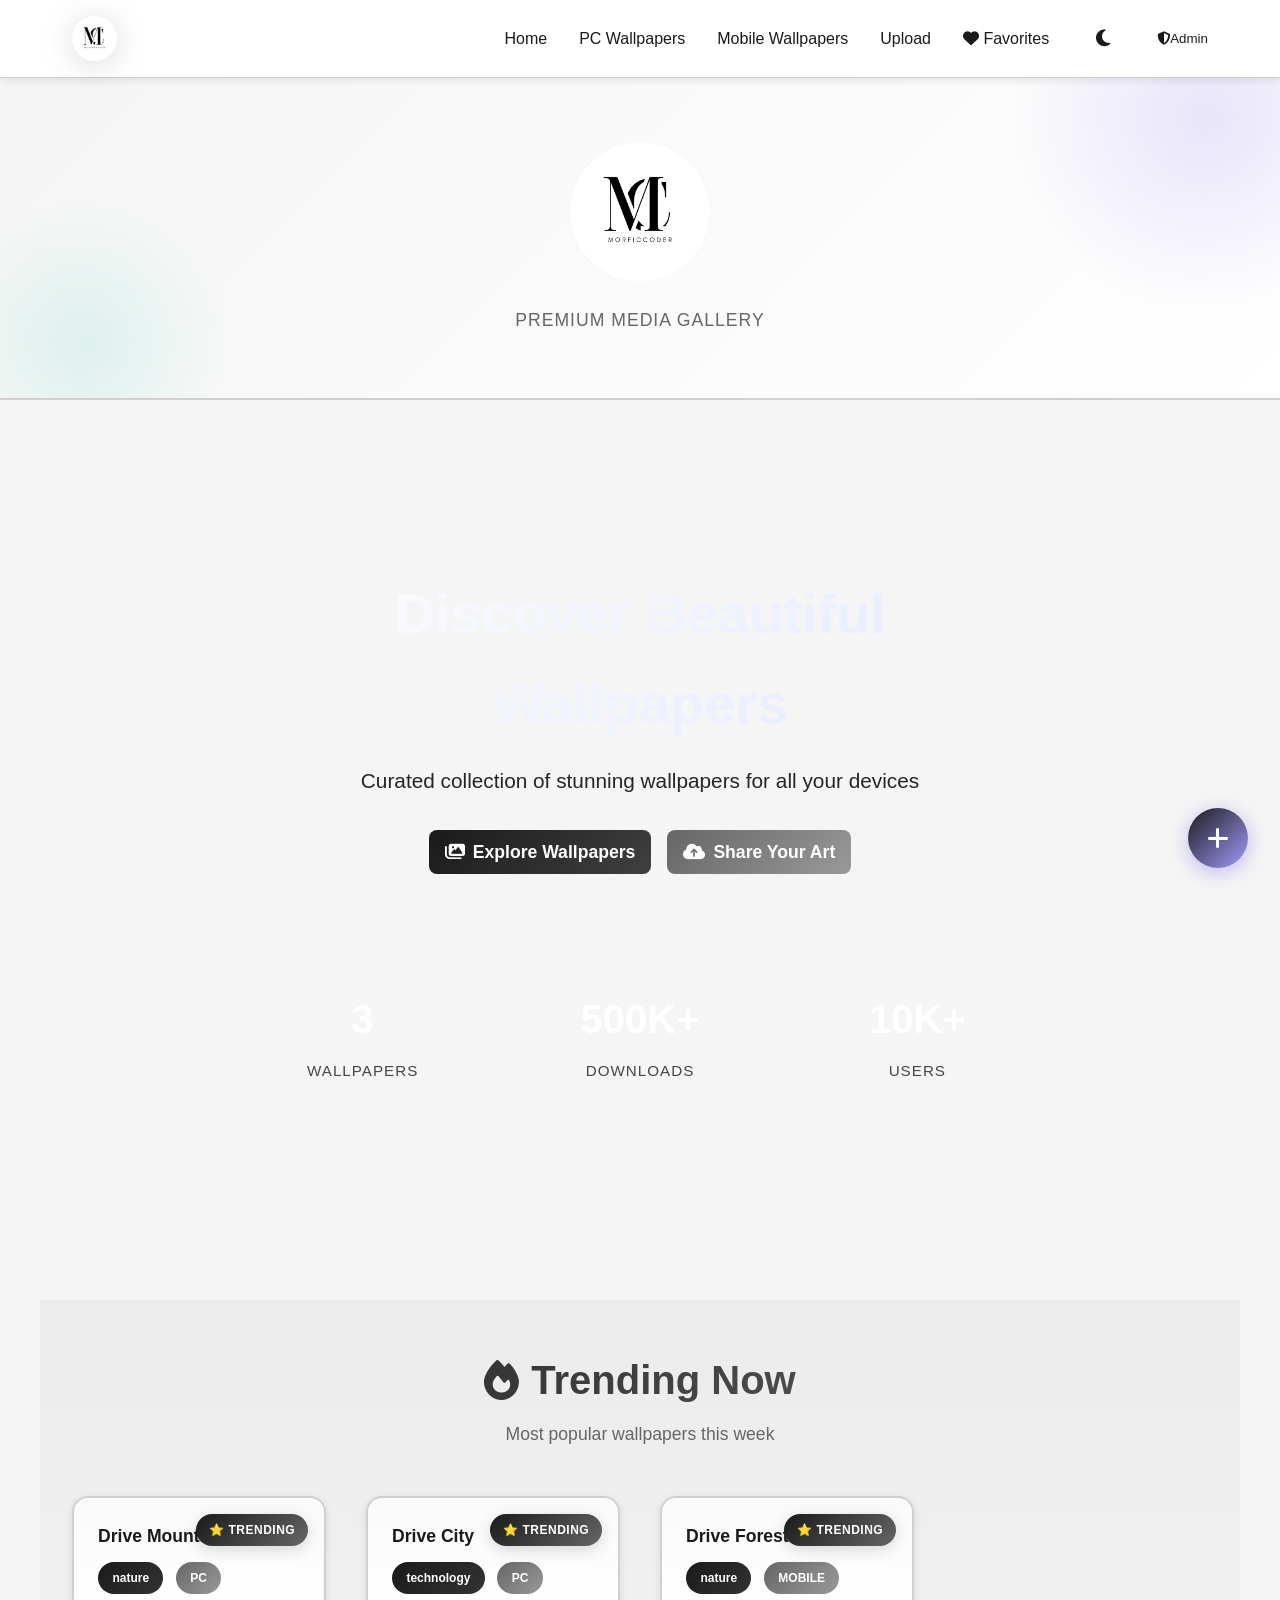
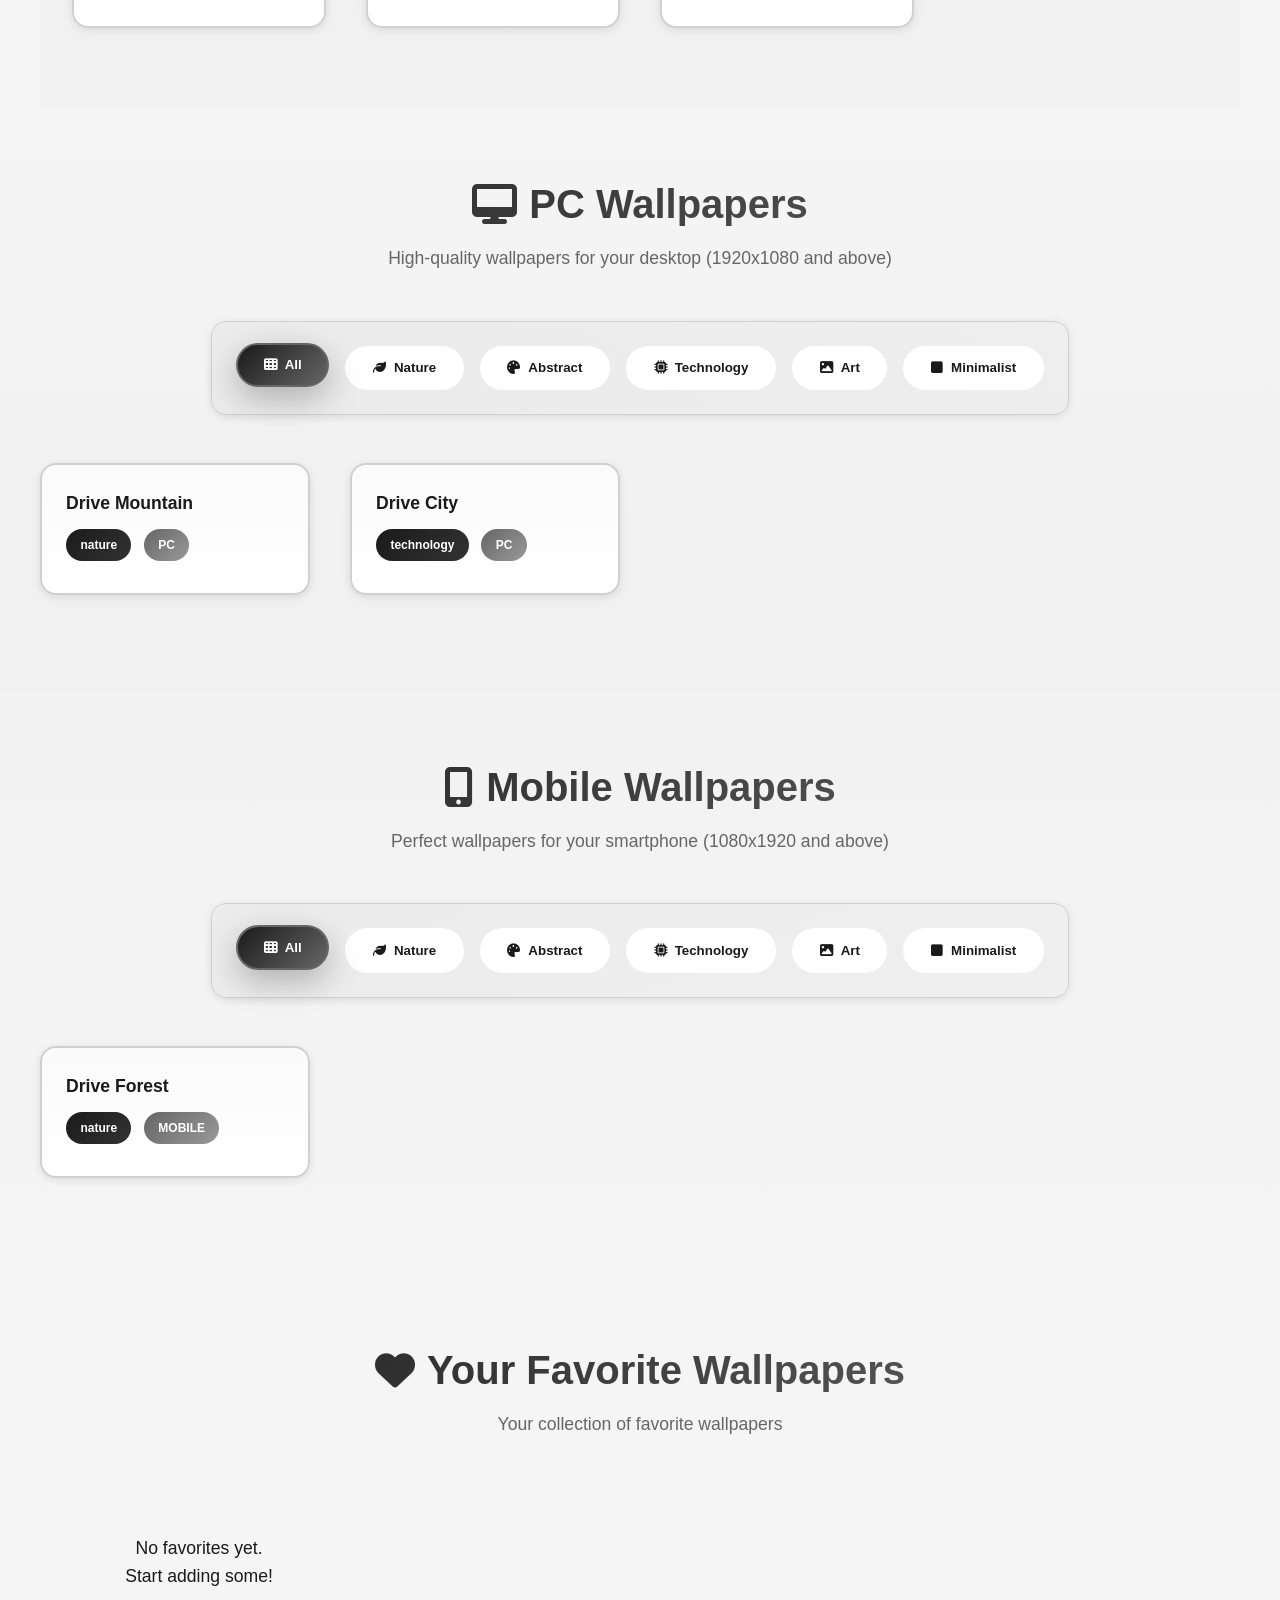
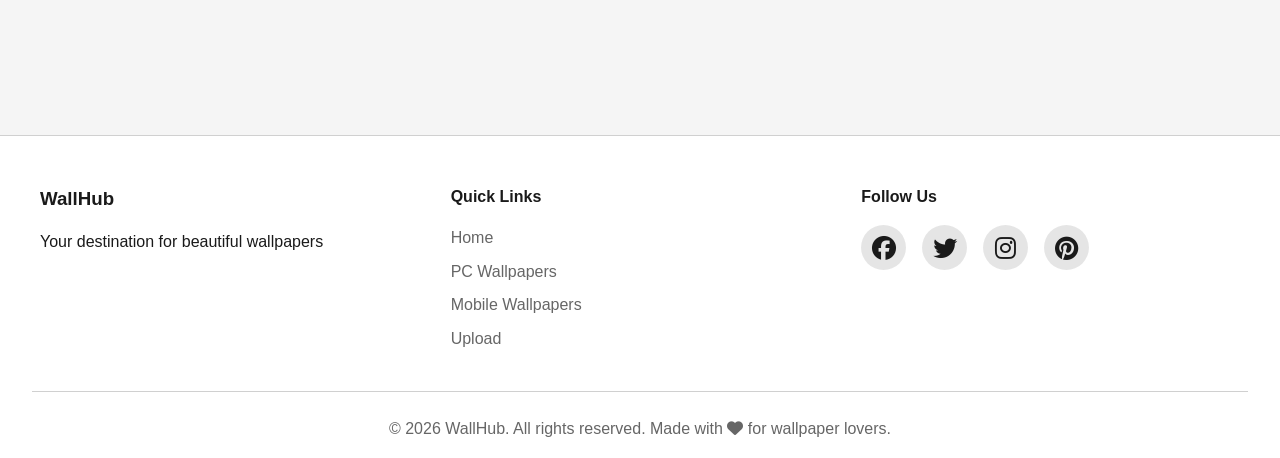
==== commit df80c385: "pre release 1" ====
--- a/index.html
+++ b/index.html
@@ -1,5 +1,6 @@
 <!DOCTYPE html>
 <html lang="en">
+
 <head>
     <meta charset="UTF-8">
     <meta name="viewport" content="width=device-width, initial-scale=1.0">
@@ -8,24 +9,24 @@
     <link rel="stylesheet" href="css/utilities.css">
     <link rel="stylesheet" href="https://cdnjs.cloudflare.com/ajax/libs/font-awesome/6.4.0/css/all.min.css">
 </head>
+
 <body>
     <!-- Navigation Bar -->
     <nav class="navbar">
         <div class="nav-container">
             <div class="nav-logo">
-                <div class="logo-icon-wrapper">
-                    <i class="fas fa-image"></i>
-                </div>
-                <span class="logo-text">WallHub</span>
+                <img src="images/mg-logo.png" alt="MG Logo" class="mg-logo-img">
             </div>
             <ul class="nav-menu">
                 <li><a href="#home" class="nav-link">Home</a></li>
                 <li><a href="#pc-wallpapers" class="nav-link">PC Wallpapers</a></li>
                 <li><a href="#mobile-wallpapers" class="nav-link">Mobile Wallpapers</a></li>
-                <li><a href="#upload" class="nav-link">Upload</a></li>
+                <li><a href="upload.html" class="nav-link">Upload</a></li>
                 <li><a href="#favorites" class="nav-link"><i class="fas fa-heart"></i> Favorites</a></li>
-                <li><button class="nav-link theme-toggle-btn" onclick="toggleTheme()" title="Toggle dark mode"><i class="fas fa-moon"></i></button></li>
-                <li><button class="nav-link admin-btn" onclick="openAdminLogin()"><i class="fas fa-shield-alt"></i> Admin</button></li>
+                <li><button class="nav-link theme-toggle-btn" onclick="toggleTheme()" title="Toggle dark mode"><i
+                            class="fas fa-moon"></i></button></li>
+                <li><button class="nav-link admin-btn" onclick="openAdminLogin()"><i class="fas fa-shield-alt"></i>
+                        Admin</button></li>
             </ul>
             <div class="hamburger">
                 <span></span>
@@ -39,17 +40,17 @@
     <section class="branding-section">
         <div class="brand-logo-container">
             <div class="brand-logo">
-                <div class="logo-circle">
-                    <i class="fas fa-image"></i>
-                </div>
-                <h1 class="brand-name">WallHub</h1>
-                <p class="brand-tagline">Premium Wallpaper Collection</p>
+                <div class="logo-circle-large">
+                    <img src="images/mg-logo.png" alt="MG Logo" class="mg-logo-img-large">
+                </div>
+                <p class="brand-tagline">Premium Media Gallery</p>
             </div>
         </div>
     </section>
 
     <!-- Hero Section -->
     <section class="hero" id="home">
+        <canvas id="heroCanvas"></canvas>
         <div class="hero-content">
             <h1 class="hero-title">Discover Beautiful Wallpapers</h1>
             <p class="hero-subtitle">Curated collection of stunning wallpapers for all your devices</p>
@@ -57,7 +58,7 @@
                 <a href="#pc-wallpapers" class="btn btn-primary btn-large">
                     <i class="fas fa-images"></i> Explore Wallpapers
                 </a>
-                <a href="#upload" class="btn btn-secondary btn-large">
+                <a href="upload.html" class="btn btn-secondary btn-large">
                     <i class="fas fa-cloud-upload-alt"></i> Share Your Art
                 </a>
             </div>
@@ -91,118 +92,83 @@
 
     <!-- PC Wallpapers Section -->
     <section class="wallpaper-section" id="pc-wallpapers">
-        <div class="section-header">
-            <h2><i class="fas fa-desktop"></i> PC Wallpapers</h2>
-            <p>High-quality wallpapers for your desktop (1920x1080 and above)</p>
-        </div>
-
-        <!-- Category Filter -->
-        <div class="category-filter">
-            <button class="category-btn active" data-category="all" data-type="pc">All</button>
-            <button class="category-btn" data-category="nature" data-type="pc">Nature</button>
-            <button class="category-btn" data-category="abstract" data-type="pc">Abstract</button>
-            <button class="category-btn" data-category="technology" data-type="pc">Technology</button>
-            <button class="category-btn" data-category="art" data-type="pc">Art</button>
-            <button class="category-btn" data-category="minimalist" data-type="pc">Minimalist</button>
-        </div>
-
-        <!-- Wallpaper Grid -->
-        <div class="wallpaper-grid" id="pc-grid">
-            <!-- Wallpapers will be loaded here dynamically -->
+        <div class="section-container">
+            <div class="section-header">
+                <h2><i class="fas fa-desktop"></i> PC Wallpapers</h2>
+                <p>High-quality wallpapers for your desktop (1920x1080 and above)</p>
+            </div>
+
+            <!-- Category Filter -->
+            <div class="category-filter-wrapper">
+                <div class="category-filter">
+                    <button class="category-btn active" data-category="all" data-type="pc">
+                        <i class="fas fa-th"></i> All
+                    </button>
+                    <button class="category-btn" data-category="nature" data-type="pc">
+                        <i class="fas fa-leaf"></i> Nature
+                    </button>
+                    <button class="category-btn" data-category="abstract" data-type="pc">
+                        <i class="fas fa-palette"></i> Abstract
+                    </button>
+                    <button class="category-btn" data-category="technology" data-type="pc">
+                        <i class="fas fa-microchip"></i> Technology
+                    </button>
+                    <button class="category-btn" data-category="art" data-type="pc">
+                        <i class="fas fa-image"></i> Art
+                    </button>
+                    <button class="category-btn" data-category="minimalist" data-type="pc">
+                        <i class="fas fa-square"></i> Minimalist
+                    </button>
+                </div>
+            </div>
+
+            <!-- Wallpaper Grid -->
+            <div class="wallpaper-grid" id="pc-grid">
+                <!-- Wallpapers will be loaded here dynamically -->
+            </div>
         </div>
     </section>
 
     <!-- Mobile Wallpapers Section -->
     <section class="wallpaper-section" id="mobile-wallpapers">
-        <div class="section-header">
-            <h2><i class="fas fa-mobile-alt"></i> Mobile Wallpapers</h2>
-            <p>Perfect wallpapers for your smartphone (1080x1920 and above)</p>
-        </div>
-
-        <!-- Category Filter -->
-        <div class="category-filter">
-            <button class="category-btn active" data-category="all" data-type="mobile">All</button>
-            <button class="category-btn" data-category="nature" data-type="mobile">Nature</button>
-            <button class="category-btn" data-category="abstract" data-type="mobile">Abstract</button>
-            <button class="category-btn" data-category="technology" data-type="mobile">Technology</button>
-            <button class="category-btn" data-category="art" data-type="mobile">Art</button>
-            <button class="category-btn" data-category="minimalist" data-type="mobile">Minimalist</button>
-        </div>
-
-        <!-- Wallpaper Grid -->
-        <div class="wallpaper-grid" id="mobile-grid">
-            <!-- Wallpapers will be loaded here dynamically -->
-        </div>
-    </section>
-
-    <!-- Upload Section -->
-    <section class="upload-section" id="upload">
-        <div class="upload-container">
+        <div class="section-container">
             <div class="section-header">
-                <h2><i class="fas fa-cloud-upload-alt"></i> Share Your Wallpaper</h2>
-                <p>Upload your beautiful wallpapers and share them with our community</p>
-            </div>
-
-            <div class="upload-form-wrapper">
-                <form id="uploadForm" class="upload-form">
-                    <div class="form-group">
-                        <label for="wallpaperTitle">Wallpaper Title *</label>
-                        <input type="text" id="wallpaperTitle" name="title" placeholder="Enter wallpaper title" required>
-                    </div>
-
-                    <div class="form-group">
-                        <label for="wallpaperType">Wallpaper Type *</label>
-                        <select id="wallpaperType" name="type" required>
-                            <option value="">Select type</option>
-                            <option value="pc">PC Wallpaper (1920x1080+)</option>
-                            <option value="mobile">Mobile Wallpaper (1080x1920+)</option>
-                            <option value="both">Both PC & Mobile</option>
-                        </select>
-                    </div>
-
-                    <div class="form-group">
-                        <label for="wallpaperCategory">Category *</label>
-                        <select id="wallpaperCategory" name="category" required>
-                            <option value="">Select category</option>
-                            <option value="nature">Nature</option>
-                            <option value="abstract">Abstract</option>
-                            <option value="technology">Technology</option>
-                            <option value="art">Art</option>
-                            <option value="minimalist">Minimalist</option>
-                        </select>
-                    </div>
-
-                    <div class="form-group">
-                        <label for="wallpaperDescription">Description</label>
-                        <textarea id="wallpaperDescription" name="description" placeholder="Add a brief description..." rows="4"></textarea>
-                    </div>
-
-                    <div class="form-group">
-                        <label for="wallpaperImage">Upload Image *</label>
-                        <div class="file-upload-area" id="fileUploadArea">
-                            <i class="fas fa-image"></i>
-                            <p>Drag and drop your image here or click to browse</p>
-                            <input type="file" id="wallpaperImage" name="image" accept="image/*" required>
-                        </div>
-                        <small>Supported formats: JPG, PNG, WebP (Max 10MB)</small>
-                    </div>
-
-                    <div class="form-group">
-                        <label for="artistName">Your Name (Optional)</label>
-                        <input type="text" id="artistName" name="artist" placeholder="Your name or artist name">
-                    </div>
-
-                    <button type="submit" class="btn btn-primary btn-large">
-                        <i class="fas fa-upload"></i> Upload Wallpaper
-                    </button>
-                </form>
-
-                <div id="uploadPreview" class="upload-preview" style="display: none;">
-                    <img id="previewImage" src="" alt="Preview">
-                </div>
-            </div>
-        </div>
-    </section>
+                <h2><i class="fas fa-mobile-alt"></i> Mobile Wallpapers</h2>
+                <p>Perfect wallpapers for your smartphone (1080x1920 and above)</p>
+            </div>
+
+            <!-- Category Filter -->
+            <div class="category-filter-wrapper">
+                <div class="category-filter">
+                    <button class="category-btn active" data-category="all" data-type="mobile">
+                        <i class="fas fa-th"></i> All
+                    </button>
+                    <button class="category-btn" data-category="nature" data-type="mobile">
+                        <i class="fas fa-leaf"></i> Nature
+                    </button>
+                    <button class="category-btn" data-category="abstract" data-type="mobile">
+                        <i class="fas fa-palette"></i> Abstract
+                    </button>
+                    <button class="category-btn" data-category="technology" data-type="mobile">
+                        <i class="fas fa-microchip"></i> Technology
+                    </button>
+                    <button class="category-btn" data-category="art" data-type="mobile">
+                        <i class="fas fa-image"></i> Art
+                    </button>
+                    <button class="category-btn" data-category="minimalist" data-type="mobile">
+                        <i class="fas fa-square"></i> Minimalist
+                    </button>
+                </div>
+            </div>
+
+            <!-- Wallpaper Grid -->
+            <div class="wallpaper-grid" id="mobile-grid">
+                <!-- Wallpapers will be loaded here dynamically -->
+            </div>
+        </div>
+    </section>
+
+    <!-- Upload Section Moved to upload.html -->
 
     <!-- Wallpaper Modal -->
     <div class="modal" id="wallpaperModal">
@@ -257,7 +223,8 @@
                     </div>
                     <div class="form-group">
                         <label for="adminPassword">Password</label>
-                        <input type="password" id="adminPassword" name="password" placeholder="Enter your password" required>
+                        <input type="password" id="adminPassword" name="password" placeholder="Enter your password"
+                            required>
                     </div>
                     <button type="submit" class="btn btn-primary btn-large">Login</button>
                 </form>
@@ -276,7 +243,8 @@
                         <h2><i class="fas fa-user-shield"></i> Admin Panel</h2>
                         <p class="admin-subtitle">Manage your wallpaper collection</p>
                     </div>
-                    <button class="btn btn-small btn-danger" onclick="adminLogout()"><i class="fas fa-sign-out-alt"></i> Logout</button>
+                    <button class="btn btn-small btn-danger" onclick="adminLogout()"><i class="fas fa-sign-out-alt"></i>
+                        Logout</button>
                 </div>
 
                 <div class="admin-stats">
@@ -310,7 +278,8 @@
                 </div>
 
                 <div class="admin-toolbar">
-                    <input type="text" id="adminSearchInput" class="admin-search" placeholder="Search wallpapers by title...">
+                    <input type="text" id="adminSearchInput" class="admin-search"
+                        placeholder="Search wallpapers by title...">
                     <select id="adminFilterSelect" class="admin-filter">
                         <option value="all">All Types</option>
                         <option value="pc">PC Only</option>
@@ -340,7 +309,7 @@
                     <li><a href="#home">Home</a></li>
                     <li><a href="#pc-wallpapers">PC Wallpapers</a></li>
                     <li><a href="#mobile-wallpapers">Mobile Wallpapers</a></li>
-                    <li><a href="#upload">Upload</a></li>
+                    <li><a href="upload.html">Upload</a></li>
                 </ul>
             </div>
             <div class="footer-section">
@@ -354,12 +323,13 @@
             </div>
         </div>
         <div class="footer-bottom">
-            <p>&copy; 2026 WallHub. All rights reserved. Made with <i class="fas fa-heart"></i> for wallpaper lovers.</p>
+            <p>&copy; 2026 WallHub. All rights reserved. Made with <i class="fas fa-heart"></i> for wallpaper lovers.
+            </p>
         </div>
     </footer>
 
     <!-- Floating Action Button -->
-    <div class="floating-action-button" onclick="document.getElementById('upload').scrollIntoView({behavior: 'smooth'}); openUploadTab();" title="Upload Wallpaper">
+    <div class="floating-action-button" onclick="window.location.href='upload.html'" title="Upload Wallpaper">
         <i class="fas fa-plus"></i>
     </div>
 
@@ -368,6 +338,16 @@
         <i class="fas fa-arrow-up"></i>
     </div>
 
+    <!-- Loading Overlay -->
+    <div id="appLoader" class="loader-overlay" style="display: flex;">
+        <div class="loader-content">
+            <div class="spinner"></div>
+            <h3>Connecting to Drive...</h3>
+        </div>
+    </div>
+
+    <script src="js/drive.js"></script>
     <script src="js/script.js"></script>
 </body>
+
 </html>
--- a/css/style.css
+++ b/css/style.css
@@ -1,31 +1,57 @@
 /* ==================== VARIABLES ==================== */
 :root {
-    --primary-color: #6c5ce7;
-    --secondary-color: #00b894;
-    --dark-bg: #1a1a2e;
-    --light-bg: #f8f9fa;
-    --text-dark: #2d3436;
-    --text-light: #636e72;
-    --border-color: #dfe6e9;
+    /* Modern B&W/Grey Primary Colors */
+    --primary-color: #1a1a1a;
+    --primary-light: #333333;
+    --primary-dark: #000000;
+
+    /* Neutral Secondary Colors */
+    --secondary-color: #666666;
+    --secondary-light: #999999;
+    --secondary-dark: #404040;
+
+    /* Neutral Accent Colors */
+    --accent-color: #808080;
+    --accent-light: #aaaaaa;
+    --accent-dark: #595959;
+
+    /* Gradient Colors (B&W) */
+    --gradient-primary: linear-gradient(135deg, #1a1a1a 0%, #666666 100%);
+    --gradient-accent: linear-gradient(135deg, #333333 0%, #999999 100%);
+    --gradient-soft: linear-gradient(135deg, #404040 0%, #7a7a7a 100%);
+
+    /* Utility Colors (Grey-based) */
+    --success-color: #5a5a5a;
+    --warning-color: #777777;
+    --error-color: #555555;
+    --info-color: #686868;
+
+    /* Shadows & Effects */
     --shadow: 0 2px 8px rgba(0, 0, 0, 0.1);
-    --shadow-lg: 0 8px 16px rgba(0, 0, 0, 0.15);
-    --transition: all 0.3s ease;
-    
+    --shadow-md: 0 4px 16px rgba(0, 0, 0, 0.15);
+    --shadow-lg: 0 8px 24px rgba(0, 0, 0, 0.2);
+    --shadow-xl: 0 12px 32px rgba(0, 0, 0, 0.25);
+    --transition: all 0.3s cubic-bezier(0.4, 0, 0.2, 1);
+
     /* Light Mode Colors */
-    --light-bg-primary: #f8f9fa;
+    --light-bg-primary: #f5f5f5;
     --light-bg-secondary: #ffffff;
-    --light-text-primary: #2d3436;
-    --light-text-secondary: #636e72;
-    --light-border: #dfe6e9;
+    --light-bg-tertiary: #e8e8e8;
+    --light-text-primary: #1a1a1a;
+    --light-text-secondary: #666666;
+    --light-text-tertiary: #999999;
+    --light-border: #d0d0d0;
     --light-shadow: 0 2px 8px rgba(0, 0, 0, 0.1);
-    
+
     /* Dark Mode Colors */
-    --dark-bg-primary: #0f0f1e;
-    --dark-bg-secondary: #1a1a2e;
-    --dark-text-primary: #e8e8f0;
-    --dark-text-secondary: #b0b0c0;
-    --dark-border: #2d3436;
-    --dark-shadow: 0 2px 8px rgba(0, 0, 0, 0.3);
+    --dark-bg-primary: #1a1a1a;
+    --dark-bg-secondary: #2d2d2d;
+    --dark-bg-tertiary: #3d3d3d;
+    --dark-text-primary: #f0f0f0;
+    --dark-text-secondary: #b0b0b0;
+    --dark-text-tertiary: #808080;
+    --dark-border: #4a4a4a;
+    --dark-shadow: 0 2px 8px rgba(0, 0, 0, 0.4);
 }
 
 /* Light Mode (Default) */
@@ -33,8 +59,10 @@
 body:not([data-theme="dark"]) {
     --bg-primary: var(--light-bg-primary);
     --bg-secondary: var(--light-bg-secondary);
+    --bg-tertiary: var(--light-bg-tertiary);
     --text-primary: var(--light-text-primary);
     --text-secondary: var(--light-text-secondary);
+    --text-tertiary: var(--light-text-tertiary);
     --border: var(--light-border);
     --shadow: var(--light-shadow);
 }
@@ -44,8 +72,10 @@
 body[data-theme="dark"] {
     --bg-primary: var(--dark-bg-primary);
     --bg-secondary: var(--dark-bg-secondary);
+    --bg-tertiary: var(--dark-bg-tertiary);
     --text-primary: var(--dark-text-primary);
     --text-secondary: var(--dark-text-secondary);
+    --text-tertiary: var(--dark-text-tertiary);
     --border: var(--dark-border);
     --shadow: var(--dark-shadow);
 }
@@ -57,14 +87,23 @@
 }
 
 /* Improve touch interactions */
-button, a, .btn, [role="button"], input[type="button"], input[type="submit"] {
+button,
+a,
+.btn,
+[role="button"],
+input[type="button"],
+input[type="submit"] {
     -webkit-tap-highlight-color: transparent;
     user-select: none;
     touch-action: manipulation;
 }
 
 /* Ensure buttons and links are touch-friendly (minimum 44px) */
-button, a.btn, .btn, input[type="button"], input[type="submit"] {
+button,
+a.btn,
+.btn,
+input[type="button"],
+input[type="submit"] {
     min-height: 44px;
     min-width: 44px;
     padding: 0.5rem 1rem;
@@ -80,8 +119,11 @@
 }
 
 /* Disable zooming on input focus on mobile */
-input, textarea, select {
-    font-size: 16px; /* Prevents zoom on iOS when focused */
+input,
+textarea,
+select {
+    font-size: 16px;
+    /* Prevents zoom on iOS when focused */
 }
 
 /* Optimize images for mobile */
@@ -91,6 +133,104 @@
     height: auto;
 }
 
+/* ==================== GLOBAL HOVER EFFECTS ==================== */
+/* All links get smooth color transition */
+a {
+    color: var(--primary-color);
+    text-decoration: none;
+    transition: var(--transition);
+    position: relative;
+}
+
+a:hover {
+    color: var(--secondary-color);
+}
+
+/* Underline effect on links */
+a:not(.btn):not([class*="nav"]):not([class*="logo"]) {
+    position: relative;
+}
+
+a:not(.btn):not([class*="nav"]):not([class*="logo"])::after {
+    content: '';
+    position: absolute;
+    bottom: -2px;
+    left: 0;
+    width: 0;
+    height: 2px;
+    background: linear-gradient(90deg, var(--primary-color) 0%, var(--secondary-color) 100%);
+    transition: width var(--transition);
+}
+
+a:not(.btn):not([class*="nav"]):not([class*="logo"]):hover::after {
+    width: 100%;
+}
+
+/* Button hover effects */
+button {
+    transition: var(--transition);
+    transform-origin: center;
+}
+
+button:hover:not(:disabled) {
+    transform: translateY(-2px);
+    box-shadow: var(--shadow-lg);
+}
+
+button:active:not(:disabled) {
+    transform: translateY(0);
+    box-shadow: var(--shadow);
+}
+
+button:disabled {
+    opacity: 0.6;
+    cursor: not-allowed;
+}
+
+/* Input fields hover and focus effects */
+input,
+textarea,
+select {
+    transition: var(--transition);
+    background-color: var(--bg-secondary);
+}
+
+input:hover:not(:disabled),
+textarea:hover:not(:disabled),
+select:hover:not(:disabled) {
+    border-color: var(--primary-color);
+    box-shadow: inset 0 1px 3px rgba(124, 58, 237, 0.1);
+}
+
+/* Text selection styling */
+::selection {
+    background: linear-gradient(135deg, var(--primary-color) 0%, var(--secondary-color) 100%);
+    color: white;
+}
+
+::-moz-selection {
+    background: linear-gradient(135deg, var(--primary-color) 0%, var(--secondary-color) 100%);
+    color: white;
+}
+
+/* ==================== LIST & TABLE HOVER EFFECTS ==================== */
+li {
+    transition: var(--transition);
+}
+
+li:hover {
+    transform: translateX(4px);
+}
+
+tr {
+    transition: var(--transition);
+}
+
+tr:hover {
+    background-color: rgba(124, 58, 237, 0.05);
+    box-shadow: inset 0 0 10px rgba(124, 58, 237, 0.1);
+}
+
 /* ==================== RESET & BASE ==================== */
 * {
     margin: 0;
@@ -108,6 +248,36 @@
     color: var(--text-primary);
     line-height: 1.6;
     transition: background-color var(--transition), color var(--transition);
+}
+
+/* ==================== GLOBAL HEADING HOVER EFFECTS ==================== */
+h1,
+h2,
+h3,
+h4,
+h5,
+h6 {
+    transition: var(--transition);
+}
+
+h1:hover,
+h2:hover,
+h3:hover,
+h4:hover,
+h5:hover,
+h6:hover {
+    color: var(--primary-color);
+    transform: translateX(4px);
+}
+
+/* ==================== IMAGE HOVER EFFECTS ==================== */
+img {
+    transition: var(--transition);
+}
+
+img:hover {
+    filter: brightness(1.1);
+    transform: scale(1.02);
 }
 
 /* ==================== NAVBAR ==================== */
@@ -160,14 +330,38 @@
     box-shadow: 0 6px 20px rgba(108, 92, 231, 0.5);
 }
 
+/* ==================== MG LOGO STYLING ==================== */
+.mg-logo-img {
+    width: 45px;
+    height: 45px;
+    border-radius: 50%;
+    object-fit: cover;
+    filter: drop-shadow(var(--shadow-md));
+    transition: var(--transition);
+}
+
+.nav-logo:hover .mg-logo-img {
+    transform: scale(1.15) rotate(-5deg);
+    filter: drop-shadow(var(--shadow-lg));
+}
+
+.mg-logo-img-large {
+    width: 100%;
+    height: 100%;
+    border-radius: 50%;
+    object-fit: cover;
+    filter: drop-shadow(0 10px 40px rgba(124, 58, 237, 0.4));
+}
+
 .logo-text {
-    font-size: 1.4rem;
-    font-weight: 700;
-    background: linear-gradient(135deg, var(--primary-color) 0%, var(--secondary-color) 100%);
+    font-size: 1.8rem;
+    font-weight: 900;
+    background: linear-gradient(135deg, var(--primary-color) 0%, var(--accent-color) 100%);
     -webkit-background-clip: text;
     -webkit-text-fill-color: transparent;
     background-clip: text;
-    letter-spacing: -0.5px;
+    letter-spacing: 1px;
+    text-transform: uppercase;
 }
 
 .nav-logo:hover {
@@ -273,20 +467,23 @@
     animation: fadeInUp 0.8s ease-out;
 }
 
-.logo-circle {
-    width: 100px;
-    height: 100px;
-    background: linear-gradient(135deg, var(--primary-color) 0%, #a29bfe 100%);
-    border-radius: 25px;
+.logo-circle-large {
+    width: 140px;
+    height: 140px;
     display: flex;
     align-items: center;
     justify-content: center;
     margin: 0 auto 1.5rem;
-    font-size: 3rem;
-    color: white;
-    box-shadow: 0 10px 40px rgba(108, 92, 231, 0.4);
     position: relative;
     animation: scaleIn 0.6s ease-out;
+    border-radius: 50%;
+    overflow: hidden;
+}
+
+.mg-logo-large {
+    width: 100%;
+    height: 100%;
+    filter: drop-shadow(0 10px 40px rgba(124, 58, 237, 0.4));
 }
 
 .logo-circle::before {
@@ -305,7 +502,7 @@
     font-weight: 900;
     color: var(--text-primary);
     margin-bottom: 0.5rem;
-    background: linear-gradient(135deg, var(--primary-color) 0%, var(--secondary-color) 100%);
+    background: linear-gradient(135deg, var(--primary-color) 0%, var(--accent-color) 100%);
     -webkit-background-clip: text;
     -webkit-text-fill-color: transparent;
     background-clip: text;
@@ -321,15 +518,60 @@
 }
 
 /* ==================== HERO SECTION ==================== */
+/* Hero Section */
 .hero {
-    background: linear-gradient(135deg, var(--primary-color) 0%, #a29bfe 100%);
-    color: white;
-    padding: 6rem 2rem;
+    height: 100vh;
+    width: 100%;
+    display: flex;
+    align-items: center;
+    justify-content: center;
     text-align: center;
-    min-height: 60vh;
-    display: flex;
-    align-items: center;
-    justify-content: center;
+    padding: 0 1rem;
+    position: relative;
+    overflow: hidden;
+    background: var(--bg-primary);
+    /* Fallback */
+}
+
+#heroCanvas {
+    position: absolute;
+    top: 0;
+    left: 0;
+    width: 100%;
+    height: 100%;
+    z-index: 1;
+}
+
+.hero-content {
+    max-width: 800px;
+    z-index: 2;
+    /* Ensure content is above canvas */
+    position: relative;
+    animation: fadeInUp 1s ease-out;
+}
+
+.hero::before {
+    content: '';
+    position: absolute;
+    top: -50%;
+    right: -10%;
+    width: 500px;
+    height: 500px;
+    background: radial-gradient(circle, rgba(255, 255, 255, 0.1) 0%, transparent 70%);
+    border-radius: 50%;
+    pointer-events: none;
+}
+
+.hero::after {
+    content: '';
+    position: absolute;
+    bottom: -30%;
+    left: -5%;
+    width: 400px;
+    height: 400px;
+    background: radial-gradient(circle, rgba(255, 255, 255, 0.05) 0%, transparent 70%);
+    border-radius: 50%;
+    pointer-events: none;
 }
 
 .hero-content h1 {
@@ -372,6 +614,14 @@
 
 .hero-stat {
     text-align: center;
+    transition: var(--transition);
+    padding: 1rem;
+    border-radius: 10px;
+}
+
+.hero-stat:hover {
+    transform: translateY(-5px);
+    background: rgba(255, 255, 255, 0.08);
 }
 
 .hero-stat h3 {
@@ -379,6 +629,11 @@
     margin-bottom: 0.5rem;
     font-weight: 800;
     color: white;
+    transition: var(--transition);
+}
+
+.hero-stat:hover h3 {
+    transform: scale(1.1);
 }
 
 .hero-stat p {
@@ -386,6 +641,11 @@
     opacity: 0.8;
     text-transform: uppercase;
     letter-spacing: 1px;
+    transition: var(--transition);
+}
+
+.hero-stat:hover p {
+    opacity: 1;
 }
 
 .hero-buttons {
@@ -411,25 +671,29 @@
 }
 
 .btn-primary {
-    background: var(--primary-color);
+    background: linear-gradient(135deg, #1a1a1a 0%, #404040 100%);
     color: white;
+    border: none;
+    transition: var(--transition);
 }
 
 .btn-primary:hover {
-    background: #5f4fd4;
-    transform: translateY(-2px);
-    box-shadow: var(--shadow-lg);
+    background: linear-gradient(135deg, #000000 0%, #1a1a1a 100%);
+    transform: translateY(-3px);
+    box-shadow: var(--shadow-xl);
 }
 
 .btn-secondary {
-    background: var(--secondary-color);
+    background: linear-gradient(135deg, #666666 0%, #999999 100%);
     color: white;
+    border: none;
+    transition: var(--transition);
 }
 
 .btn-secondary:hover {
-    background: #00a080;
-    transform: translateY(-2px);
-    box-shadow: var(--shadow-lg);
+    background: linear-gradient(135deg, #4a4a4a 0%, #666666 100%);
+    transform: translateY(-3px);
+    box-shadow: var(--shadow-xl);
 }
 
 .btn-large {
@@ -441,21 +705,41 @@
 .section-header {
     text-align: center;
     margin-bottom: 3rem;
+    transition: var(--transition);
+}
+
+.section-header:hover {
+    transform: translateY(-2px);
 }
 
 .section-header h2 {
     font-size: 2.5rem;
     margin-bottom: 0.5rem;
-    color: var(--primary-color);
+    background: linear-gradient(135deg, #1a1a1a 0%, #666666 100%);
+    -webkit-background-clip: text;
+    -webkit-text-fill-color: transparent;
+    background-clip: text;
     display: flex;
     align-items: center;
     justify-content: center;
     gap: 0.75rem;
+    font-weight: 800;
+    transition: var(--transition);
+}
+
+.section-header h2:hover {
+    filter: brightness(1.1);
+    transform: scale(1.02);
 }
 
 .section-header p {
     font-size: 1.1rem;
     color: var(--text-secondary);
+    transition: var(--transition);
+}
+
+.section-header:hover p {
+    color: var(--text-primary);
 }
 
 /* ==================== FEATURED SECTION ==================== */
@@ -463,7 +747,7 @@
     max-width: 1200px;
     margin: 0 auto;
     padding: 3rem 2rem;
-    background: linear-gradient(180deg, rgba(108, 92, 231, 0.05) 0%, transparent 100%);
+    background: linear-gradient(180deg, rgba(0, 0, 0, 0.04) 0%, rgba(100, 100, 100, 0.02) 100%);
 }
 
 .featured-grid {
@@ -478,11 +762,11 @@
 }
 
 .featured-grid .wallpaper-card::before {
-    content: '🔥 TRENDING';
+    content: '⭐ TRENDING';
     position: absolute;
     top: 1rem;
     right: 1rem;
-    background: linear-gradient(135deg, #ff6b6b 0%, #ee5a6f 100%);
+    background: linear-gradient(135deg, #1a1a1a 0%, #666666 100%);
     color: white;
     padding: 0.4rem 0.8rem;
     border-radius: 20px;
@@ -490,25 +774,46 @@
     font-weight: 700;
     z-index: 10;
     letter-spacing: 0.5px;
-}
+    box-shadow: var(--shadow-md);
+}
+
 .wallpaper-section {
+    padding: 4rem 2rem;
+    background: linear-gradient(180deg, var(--bg-primary) 0%, rgba(0, 0, 0, 0.02) 100%);
+    position: relative;
+}
+
+.wallpaper-section:nth-of-type(odd) {
+    background: linear-gradient(180deg, rgba(100, 100, 100, 0.02) 0%, var(--bg-primary) 100%);
+}
+
+.section-container {
     max-width: 1200px;
     margin: 0 auto;
-    padding: 4rem 2rem;
-}
-
-/* ==================== CATEGORY FILTER ==================== */
+}
+
+/* ==================== CATEGORY FILTER WRAPPER ==================== */
+.category-filter-wrapper {
+    margin: 2rem 0 3rem 0;
+    display: flex;
+    justify-content: center;
+}
+
 .category-filter {
     display: flex;
     justify-content: center;
     gap: 1rem;
-    margin-bottom: 3rem;
     flex-wrap: wrap;
+    background: linear-gradient(135deg, rgba(0, 0, 0, 0.03) 0%, rgba(100, 100, 100, 0.03) 100%);
+    padding: 1.5rem;
+    border-radius: 15px;
+    border: 1px solid var(--border);
+    box-shadow: var(--shadow);
 }
 
 .category-btn {
-    padding: 0.7rem 1.8rem;
-    border: 2px solid var(--border);
+    padding: 0.8rem 1.6rem;
+    border: 2px solid transparent;
     background: var(--bg-secondary);
     color: var(--text-primary);
     border-radius: 25px;
@@ -518,39 +823,43 @@
     display: flex;
     align-items: center;
     gap: 0.5rem;
+    white-space: nowrap;
 }
 
 .category-btn:hover,
 .category-btn.active {
-    background: linear-gradient(135deg, var(--primary-color) 0%, #a29bfe 100%);
+    background: linear-gradient(135deg, #1a1a1a 0%, #666666 100%);
     color: white;
-    border-color: var(--primary-color);
+    border-color: #666666;
     transform: translateY(-3px);
-    box-shadow: 0 4px 15px rgba(108, 92, 231, 0.3);
+    box-shadow: var(--shadow-xl);
 }
 
 /* ==================== WALLPAPER GRID ==================== */
 .wallpaper-grid {
     display: grid;
     grid-template-columns: repeat(auto-fill, minmax(250px, 1fr));
-    gap: 2rem;
+    gap: 2.5rem;
     margin-bottom: 2rem;
 }
 
 .wallpaper-card {
     background: var(--bg-secondary);
-    border-radius: 12px;
+    border-radius: 16px;
     overflow: hidden;
     box-shadow: var(--shadow);
     transition: var(--transition);
     cursor: pointer;
     position: relative;
-    border: 1px solid var(--border);
+    border: 2px solid var(--border);
+    background: linear-gradient(135deg, var(--bg-secondary) 0%, var(--bg-secondary) 100%);
 }
 
 .wallpaper-card:hover {
-    transform: translateY(-10px);
-    box-shadow: var(--shadow-lg);
+    transform: translateY(-12px);
+    box-shadow: var(--shadow-xl);
+    border-color: var(--secondary-color);
+    background: linear-gradient(135deg, var(--bg-secondary) 0%, var(--bg-secondary) 100%);
 }
 
 .wallpaper-image {
@@ -560,7 +869,7 @@
     display: block;
     transition: var(--transition);
 }
-}
+
 
 .wallpaper-card:hover .wallpaper-image {
     transform: scale(1.05);
@@ -568,33 +877,35 @@
 
 .wallpaper-info {
     padding: 1.5rem;
+    background: linear-gradient(180deg, rgba(0, 0, 0, 0.02) 0%, transparent 100%);
 }
 
 .wallpaper-title {
     font-size: 1.1rem;
-    font-weight: 600;
-    margin-bottom: 0.5rem;
+    font-weight: 700;
+    margin-bottom: 0.75rem;
     color: var(--text-primary);
 }
 
 .wallpaper-category {
     display: inline-block;
-    background: var(--primary-color);
+    background: linear-gradient(135deg, #1a1a1a 0%, #333333 100%);
     color: white;
-    padding: 0.3rem 0.8rem;
+    padding: 0.4rem 0.9rem;
     border-radius: 20px;
-    font-size: 0.8rem;
-    font-weight: 600;
+    font-size: 0.75rem;
+    font-weight: 700;
+    margin-bottom: 0.5rem;
 }
 
 .wallpaper-type {
     display: inline-block;
-    background: var(--secondary-color);
+    background: linear-gradient(135deg, #666666 0%, #999999 100%);
     color: white;
-    padding: 0.3rem 0.8rem;
+    padding: 0.4rem 0.9rem;
     border-radius: 20px;
-    font-size: 0.8rem;
-    font-weight: 600;
+    font-size: 0.75rem;
+    font-weight: 700;
     margin-left: 0.5rem;
 }
 
@@ -604,50 +915,89 @@
     left: 0;
     width: 100%;
     height: 100%;
-    background: linear-gradient(135deg, rgba(0, 0, 0, 0.8) 0%, rgba(0, 0, 0, 0.5) 100%);
-    display: flex;
+    background: rgba(0, 0, 0, 0.6);
+    display: flex;
+    flex-direction: column;
+    /* Changed for multiple buttons */
+    align-items: center;
+    justify-content: center;
+    opacity: 0;
+    transition: var(--transition);
+    gap: 1rem;
+}
+
+.overlay-button {
+    background: white;
+    color: var(--text-primary);
+    border: none;
+    padding: 0.8rem 1.5rem;
+    border-radius: 50px;
+    font-weight: 600;
+    font-size: 1rem;
+    cursor: pointer;
+    transform: translateY(20px);
+    transition: all 0.3s ease;
+    display: flex;
+    align-items: center;
+    gap: 0.5rem;
+}
+
+.overlay-button:hover {
+    background: #e0e0e0;
+    color: #000000;
+}
+
+.wallpaper-unavailable {
+    position: absolute;
+    top: 0;
+    left: 0;
+    width: 100%;
+    height: 100%;
+    background: linear-gradient(135deg, rgba(0, 0, 0, 0.9) 0%, rgba(60, 60, 60, 0.8) 100%);
+    display: none;
+    flex-direction: column;
     align-items: center;
     justify-content: center;
     gap: 1rem;
-    opacity: 0;
-    transition: var(--transition);
-}
-
-.wallpaper-card:hover .wallpaper-overlay {
-    opacity: 1;
-}
-
-.overlay-button {
-    background: linear-gradient(135deg, var(--primary-color) 0%, #a29bfe 100%);
-    color: white;
-    padding: 0.8rem 1.5rem;
-    border: none;
-    border-radius: 8px;
-    cursor: pointer;
-    font-weight: 600;
-    transition: var(--transition);
-    display: flex;
-    align-items: center;
-    gap: 0.5rem;
-    min-width: 120px;
-    justify-content: center;
-}
-
-.overlay-button:hover {
-    transform: translateY(-3px);
-    box-shadow: 0 6px 20px rgba(108, 92, 231, 0.4);
-    background: linear-gradient(135deg, #a29bfe 0%, #967edb 100%);
+    z-index: 10;
+    animation: fadeInUp 0.3s cubic-bezier(0.34, 1.56, 0.64, 1);
+}
+
+.wallpaper-unavailable i {
+    font-size: 3rem;
+    color: #999999;
+    opacity: 0.6;
+}
+
+.wallpaper-unavailable p {
+    color: #e0e0e0;
+    font-weight: 700;
+    font-size: 0.95rem;
+    text-align: center;
+    margin: 0;
+}
+
+.wallpaper-card.image-error .wallpaper-image {
+    display: none;
+}
+
+.wallpaper-card.image-error .wallpaper-overlay {
+    display: none;
+}
+
+.wallpaper-card.image-error .wallpaper-unavailable {
+    display: flex;
 }
 
 /* ==================== UPLOAD SECTION ==================== */
 .upload-section {
-    background: linear-gradient(135deg, #667eea 0%, #764ba2 100%);
+    background: linear-gradient(135deg, #f5f5f5 0%, #e8e8e8 100%);
     padding: 4rem 2rem;
-    color: white;
+    color: var(--text-primary);
 }
 
 :root[data-theme="dark"] .upload-section {
-    background: linear-gradient(135deg, #667eea 0%, #764ba2 100%);
+    background: linear-gradient(135deg, #1a1a1a 0%, #2d2d2d 100%);
 }
 
 .upload-container {
@@ -658,46 +1008,83 @@
 .upload-form-wrapper {
     display: grid;
     grid-template-columns: 1fr 1fr;
+    gap: 3rem;
+    align-items: flex-start;
+    margin-top: 2rem;
+}
+
+.upload-form {
+    display: flex;
+    flex-direction: column;
     gap: 2rem;
-    align-items: center;
-}
-
-.upload-form {
+}
+
+.form-group {
     display: flex;
     flex-direction: column;
+}
+
+.form-row {
+    display: grid;
+    grid-template-columns: 1fr 1fr;
     gap: 1.5rem;
 }
 
-.form-group {
-    display: flex;
-    flex-direction: column;
-}
-
 .form-group label {
-    font-weight: 600;
-    margin-bottom: 0.5rem;
-    color: var(--text-primary);
+    font-weight: 700;
+    margin-bottom: 0.75rem;
+    color: var(--text-primary);
+    display: flex;
+    align-items: center;
+    gap: 0.6rem;
+    font-size: 0.95rem;
+}
+
+.required {
+    color: #e74c3c;
+    font-size: 1.2rem;
+}
+
+.form-hint {
+    color: var(--text-secondary);
+    font-size: 0.85rem;
+    margin-top: 0.4rem;
+    font-weight: 400;
 }
 
 .form-group input,
 .form-group select,
 .form-group textarea {
-    padding: 0.8rem;
-    border: 1px solid var(--border);
-    border-radius: 8px;
+    padding: 1rem;
+    border: 2px solid var(--border);
+    border-radius: 10px;
     font-family: inherit;
-    font-size: 1rem;
+    font-size: 0.95rem;
     background: var(--bg-secondary);
     color: var(--text-primary);
     transition: var(--transition);
+}
+
+.form-group input:hover,
+.form-group select:hover,
+.form-group textarea:hover {
+    border-color: #999999;
 }
 
 .form-group input:focus,
 .form-group select:focus,
 .form-group textarea:focus {
     outline: none;
-    border-color: var(--primary-color);
-    box-shadow: 0 0 0 3px rgba(108, 92, 231, 0.1);
+    border-color: #1a1a1a;
+    box-shadow: 0 0 0 4px rgba(26, 26, 26, 0.1);
+    background: var(--bg-secondary);
+}
+
+:root[data-theme="dark"] .form-group input:focus,
+:root[data-theme="dark"] .form-group select:focus,
+:root[data-theme="dark"] .form-group textarea:focus {
+    border-color: #ffffff;
+    box-shadow: 0 0 0 4px rgba(255, 255, 255, 0.1);
 }
 
 .form-group input::placeholder,
@@ -706,25 +1093,79 @@
 }
 
 .file-upload-area {
-    border: 3px dashed var(--border);
-    border-radius: 8px;
-    padding: 2rem;
+    border: 3px dashed #999999;
+    border-radius: 15px;
+    padding: 3rem 2rem;
     text-align: center;
     cursor: pointer;
     transition: var(--transition);
-    background: rgba(108, 92, 231, 0.05);
-    color: var(--text-primary);
+    background: linear-gradient(135deg, rgba(26, 26, 26, 0.03) 0%, rgba(102, 102, 102, 0.03) 100%);
+    color: var(--text-primary);
+    position: relative;
 }
 
 .file-upload-area:hover {
-    border-color: var(--primary-color);
-    background: rgba(108, 92, 231, 0.1);
-}
-
-.file-upload-area i {
-    font-size: 2.5rem;
-    display: block;
+    border-color: #1a1a1a;
+    background: linear-gradient(135deg, rgba(26, 26, 26, 0.08) 0%, rgba(102, 102, 102, 0.06) 100%);
+    box-shadow: 0 10px 30px rgba(0, 0, 0, 0.1);
+    transform: translateY(-2px);
+}
+
+.file-upload-area.dragover {
+    border-color: #1a1a1a;
+    background: linear-gradient(135deg, rgba(26, 26, 26, 0.12) 0%, rgba(102, 102, 102, 0.1) 100%);
+    box-shadow: 0 15px 40px rgba(0, 0, 0, 0.15);
+}
+
+:root[data-theme="dark"] .file-upload-area {
+    border-color: #666666;
+    background: linear-gradient(135deg, rgba(255, 255, 255, 0.03) 0%, rgba(200, 200, 200, 0.03) 100%);
+}
+
+:root[data-theme="dark"] .file-upload-area:hover {
+    border-color: #ffffff;
+    background: linear-gradient(135deg, rgba(255, 255, 255, 0.08) 0%, rgba(200, 200, 200, 0.06) 100%);
+}
+
+:root[data-theme="dark"] .file-upload-area.dragover {
+    border-color: #ffffff;
+    background: linear-gradient(135deg, rgba(255, 255, 255, 0.12) 0%, rgba(200, 200, 200, 0.1) 100%);
+}
+
+.upload-icon {
+    font-size: 3.5rem;
     margin-bottom: 1rem;
+    color: #666666;
+    animation: pulse 2s ease-in-out infinite;
+}
+
+.upload-text {
+    font-size: 1.1rem;
+    font-weight: 700;
+    margin-bottom: 0.5rem;
+    color: var(--text-primary);
+}
+
+.upload-or {
+    color: var(--text-secondary);
+    margin: 0.8rem 0;
+    font-weight: 500;
+}
+
+.upload-info {
+    margin-top: 1rem;
+    display: flex;
+    flex-direction: column;
+    gap: 0.5rem;
+}
+
+.file-info {
+    color: #27ae60;
+    font-weight: 600;
+    display: flex;
+    align-items: center;
+    justify-content: center;
+    gap: 0.4rem;
 }
 
 .file-upload-area input {
@@ -733,15 +1174,127 @@
 
 .upload-preview {
     display: flex;
+    flex-direction: column;
+    align-items: center;
+    justify-content: flex-start;
+    gap: 1.5rem;
+    background: linear-gradient(135deg, rgba(26, 26, 26, 0.04) 0%, rgba(102, 102, 102, 0.04) 100%);
+    padding: 2rem;
+    border-radius: 15px;
+    border: 2px solid var(--border);
+}
+
+.preview-wrapper {
+    position: relative;
+    width: 100%;
+    max-width: 350px;
+    aspect-ratio: 16/9;
+    border-radius: 12px;
+    overflow: hidden;
+    box-shadow: var(--shadow-lg);
+}
+
+.upload-preview img {
+    width: 100%;
+    height: 100%;
+    object-fit: cover;
+    animation: scaleIn 0.3s cubic-bezier(0.34, 1.56, 0.64, 1);
+}
+
+.btn-clear-preview {
+    position: absolute;
+    top: 0.75rem;
+    right: 0.75rem;
+    background: rgba(0, 0, 0, 0.7);
+    border: none;
+    color: white;
+    width: 40px;
+    height: 40px;
+    border-radius: 50%;
+    cursor: pointer;
+    display: flex;
     align-items: center;
     justify-content: center;
-}
-
-.upload-preview img {
-    max-width: 100%;
-    max-height: 400px;
-    border-radius: 12px;
-    box-shadow: 0 10px 30px rgba(0, 0, 0, 0.3);
+    transition: var(--transition);
+    font-size: 1.2rem;
+    z-index: 10;
+}
+
+.btn-clear-preview:hover {
+    background: rgba(0, 0, 0, 0.9);
+    transform: scale(1.1);
+}
+
+.preview-info {
+    text-align: center;
+    color: var(--text-secondary);
+    font-size: 0.9rem;
+}
+
+.upload-message {
+    padding: 1.2rem;
+    border-radius: 10px;
+    margin-bottom: 1.5rem;
+    display: flex;
+    align-items: center;
+    gap: 0.8rem;
+    font-weight: 600;
+    animation: slideInRight 0.3s cubic-bezier(0.34, 1.56, 0.64, 1);
+}
+
+.upload-message.success {
+    background: rgba(39, 174, 96, 0.15);
+    color: #27ae60;
+    border: 2px solid #27ae60;
+}
+
+.upload-message.error {
+    background: rgba(231, 76, 60, 0.15);
+    color: #e74c3c;
+    border: 2px solid #e74c3c;
+}
+
+.upload-message.info {
+    background: rgba(52, 152, 219, 0.15);
+    color: #3498db;
+    border: 2px solid #3498db;
+}
+
+.upload-progress {
+    width: 100%;
+    margin: 1.5rem 0;
+    padding: 1.5rem;
+    background: linear-gradient(135deg, rgba(26, 26, 26, 0.05) 0%, rgba(102, 102, 102, 0.05) 100%);
+    border-radius: 10px;
+    border: 2px solid var(--border);
+}
+
+.progress-bar {
+    width: 100%;
+    height: 8px;
+    background: var(--border);
+    border-radius: 10px;
+    overflow: hidden;
+    margin-bottom: 1rem;
+}
+
+.progress-fill {
+    height: 100%;
+    background: linear-gradient(90deg, #1a1a1a 0%, #666666 100%);
+    width: 0%;
+    transition: width 0.3s ease;
+    border-radius: 10px;
+}
+
+#uploadStatus {
+    text-align: center;
+    color: var(--text-secondary);
+    font-weight: 600;
+    margin: 0;
+}
+
+.upload-btn {
+    width: 100%;
 }
 
 small {
@@ -766,6 +1319,7 @@
     from {
         opacity: 0;
     }
+
     to {
         opacity: 1;
     }
@@ -886,16 +1440,37 @@
     color: var(--text-secondary);
     text-decoration: none;
     transition: var(--transition);
+    position: relative;
 }
 
 .footer-section a:hover {
-    color: var(--primary-color);
+    color: var(--secondary-color);
+    text-decoration: underline;
 }
 
 .social-links {
     display: flex;
     gap: 1rem;
     font-size: 1.5rem;
+}
+
+.social-links a {
+    width: 45px;
+    height: 45px;
+    display: flex;
+    align-items: center;
+    justify-content: center;
+    border-radius: 50%;
+    background: rgba(0, 0, 0, 0.1);
+    color: #1a1a1a;
+    transition: var(--transition);
+}
+
+.social-links a:hover {
+    background: linear-gradient(135deg, #1a1a1a 0%, #666666 100%);
+    color: white;
+    transform: translateY(-5px) scale(1.1);
+    box-shadow: var(--shadow-lg);
 }
 
 .footer-bottom {
@@ -1025,6 +1600,12 @@
 
     .upload-form-wrapper {
         grid-template-columns: 1fr;
+        gap: 2rem;
+    }
+
+    .form-row {
+        grid-template-columns: 1fr;
+        gap: 1rem;
     }
 
     .modal-body {
@@ -1044,6 +1625,7 @@
 
 /* ==================== MOBILE LAYOUT (320px - 480px) ==================== */
 @media (max-width: 480px) {
+
     /* Navigation */
     .nav-container {
         padding: 0.75rem 1rem;
@@ -1054,6 +1636,11 @@
         display: none;
     }
 
+    .mg-logo-img {
+        width: 35px;
+        height: 35px;
+    }
+
     .hamburger {
         display: flex !important;
     }
@@ -1063,10 +1650,9 @@
         padding: 2rem 1rem;
     }
 
-    .logo-circle {
-        width: 80px;
-        height: 80px;
-        font-size: 2.5rem;
+    .logo-circle-large {
+        width: 100px;
+        height: 100px;
     }
 
     .brand-name {
@@ -1253,12 +1839,30 @@
     }
 
     .file-upload-area {
-        padding: 1.5rem;
-        border-radius: 8px;
+        padding: 2rem 1.5rem;
+        border-radius: 12px;
     }
 
     .file-upload-area p {
         font-size: 0.9rem;
+    }
+
+    .upload-icon {
+        font-size: 2.5rem;
+    }
+
+    .preview-wrapper {
+        max-width: 280px;
+    }
+
+    .upload-btn {
+        width: 100%;
+        padding: 0.85rem;
+        font-size: 0.95rem;
+    }
+
+    .form-row {
+        grid-template-columns: 1fr;
     }
 
     /* Modals */
@@ -1418,7 +2022,12 @@
         font-size: 14px;
     }
 
-    h1, h2, h3, h4, h5, h6 {
+    h1,
+    h2,
+    h3,
+    h4,
+    h5,
+    h6 {
         word-wrap: break-word;
         overflow-wrap: break-word;
     }
@@ -1430,7 +2039,9 @@
     }
 
     /* Better tap targets for touch */
-    button, a.btn, .btn {
+    button,
+    a.btn,
+    .btn {
         min-height: 44px;
         display: flex;
         align-items: center;
@@ -1468,11 +2079,22 @@
     margin-bottom: 2rem;
     padding-bottom: 1rem;
     border-bottom: 2px solid var(--border);
+    transition: var(--transition);
+}
+
+.admin-header:hover {
+    padding-left: 0.5rem;
+    border-bottom-color: var(--primary-color);
 }
 
 .admin-header h2 {
     margin: 0;
     color: var(--primary-color);
+    transition: var(--transition);
+}
+
+.admin-header:hover h2 {
+    text-shadow: 0 0 10px rgba(124, 58, 237, 0.3);
 }
 
 .admin-content {
@@ -1483,6 +2105,11 @@
 .admin-content h3 {
     color: var(--text-primary);
     margin-bottom: 1rem;
+    transition: var(--transition);
+}
+
+.admin-content h3:hover {
+    color: var(--primary-color);
 }
 
 .admin-form {
@@ -1657,16 +2284,17 @@
     align-items: center;
     gap: 1rem;
     padding: 1.5rem;
-    background: linear-gradient(135deg, var(--bg-primary) 0%, rgba(108, 92, 231, 0.05) 100%);
-    border: 1px solid var(--border);
+    background: linear-gradient(135deg, var(--primary-color) 0%, rgba(124, 58, 237, 0.05) 100%);
+    border: 2px solid transparent;
     border-radius: 12px;
     transition: var(--transition);
 }
 
 .stat-card:hover {
     transform: translateY(-4px);
-    box-shadow: var(--shadow);
-    border-color: var(--primary-color);
+    box-shadow: var(--shadow-lg);
+    border-color: var(--secondary-color);
+    background: linear-gradient(135deg, rgba(124, 58, 237, 0.05) 0%, rgba(6, 182, 212, 0.05) 100%);
 }
 
 .stat-icon {
@@ -2041,7 +2669,7 @@
     right: 2rem;
     width: 50px;
     height: 50px;
-    background: linear-gradient(135deg, var(--secondary-color) 0%, #00a080 100%);
+    background: linear-gradient(135deg, #666666 0%, #999999 100%);
     border-radius: 50%;
     display: none;
     align-items: center;
@@ -2049,7 +2677,7 @@
     color: white;
     font-size: 1.2rem;
     cursor: pointer;
-    box-shadow: 0 4px 15px rgba(0, 184, 148, 0.4);
+    box-shadow: var(--shadow-lg);
     transition: var(--transition);
     z-index: 100;
     border: none;
@@ -2060,7 +2688,8 @@
 
 .scroll-to-top:hover {
     transform: translateY(-5px);
-    box-shadow: 0 6px 20px rgba(0, 184, 148, 0.6);
+    box-shadow: var(--shadow-xl);
+    background: linear-gradient(135deg, #999999 0%, #666666 100%);
 }
 
 .scroll-to-top:active {
@@ -2082,6 +2711,7 @@
         opacity: 0;
         transform: translateY(20px);
     }
+
     to {
         opacity: 1;
         transform: translateY(0);
@@ -2089,9 +2719,12 @@
 }
 
 @keyframes pulse {
-    0%, 100% {
+
+    0%,
+    100% {
         opacity: 1;
     }
+
     50% {
         opacity: 0.7;
     }
@@ -2102,6 +2735,7 @@
         opacity: 0;
         transform: scale(0.8);
     }
+
     to {
         opacity: 1;
         transform: scale(1);
@@ -2113,6 +2747,7 @@
         opacity: 0;
         transform: translateX(20px);
     }
+
     to {
         opacity: 1;
         transform: translateX(0);
